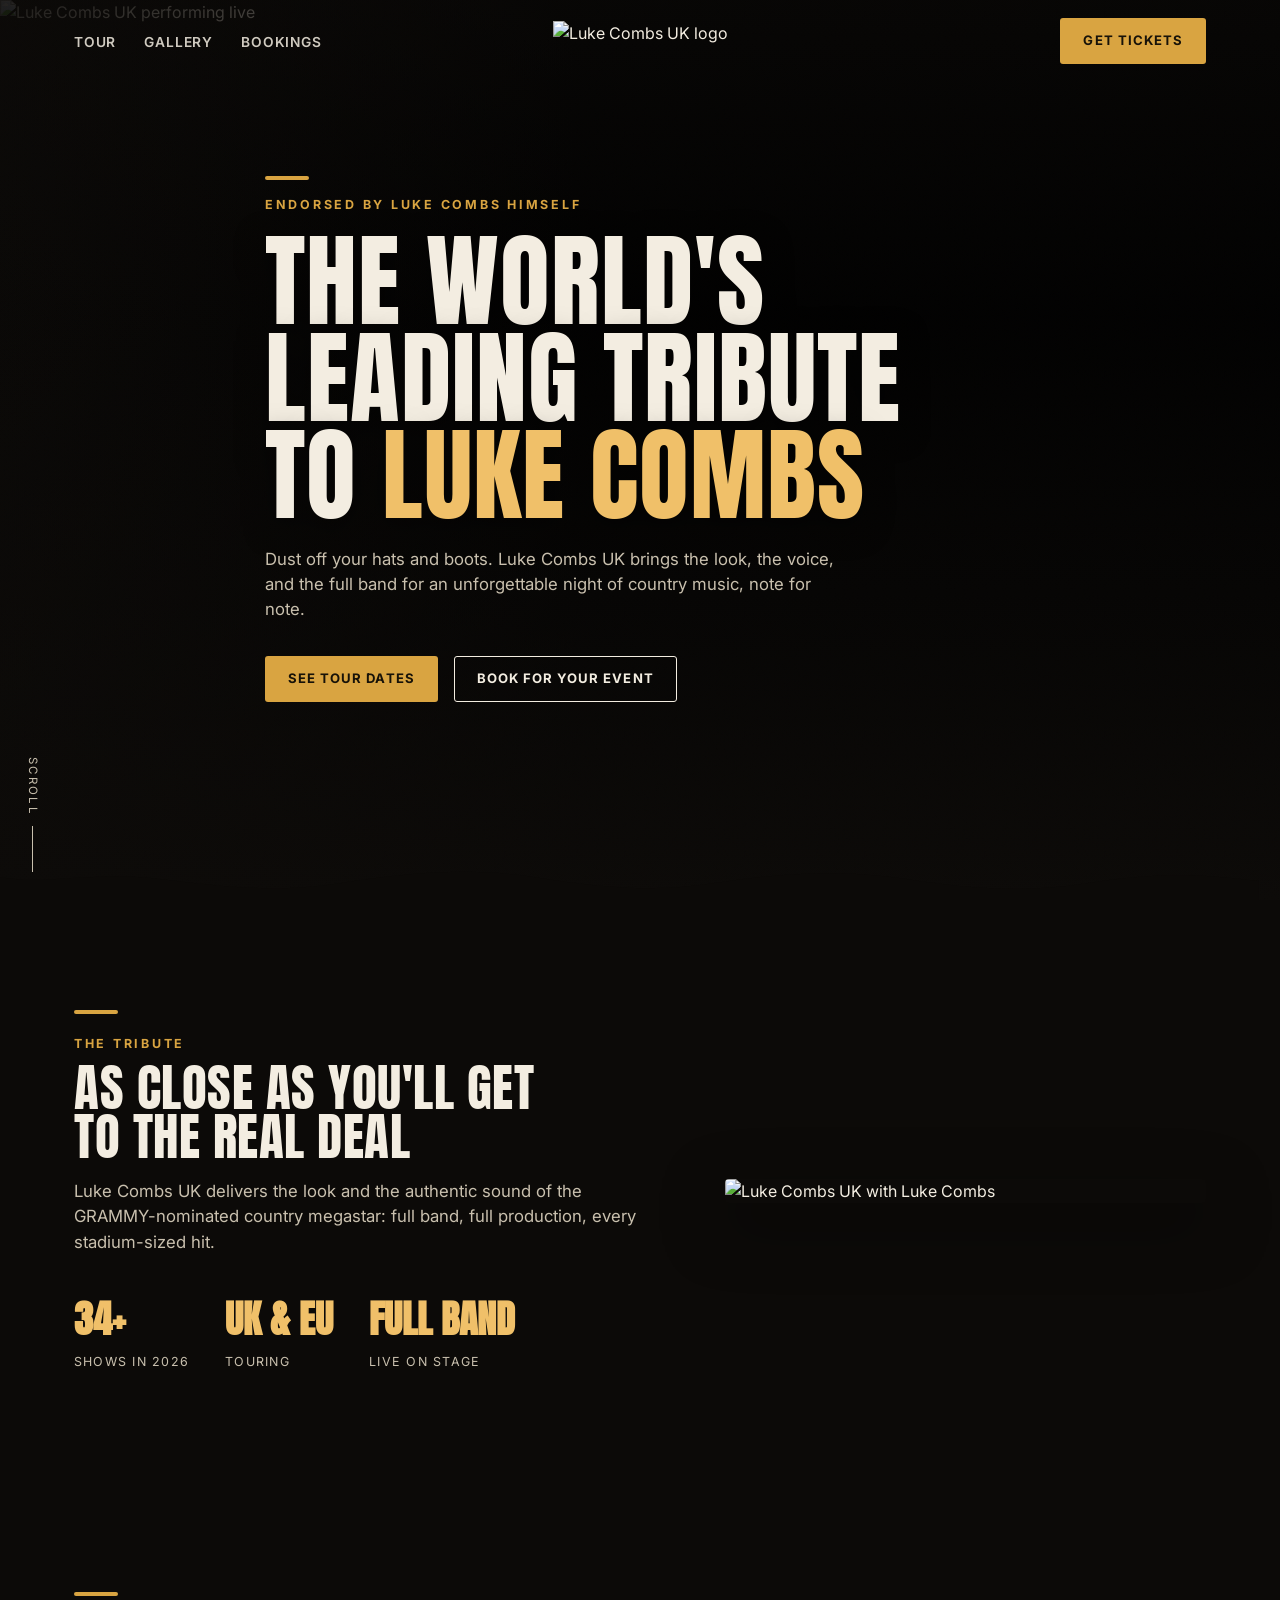
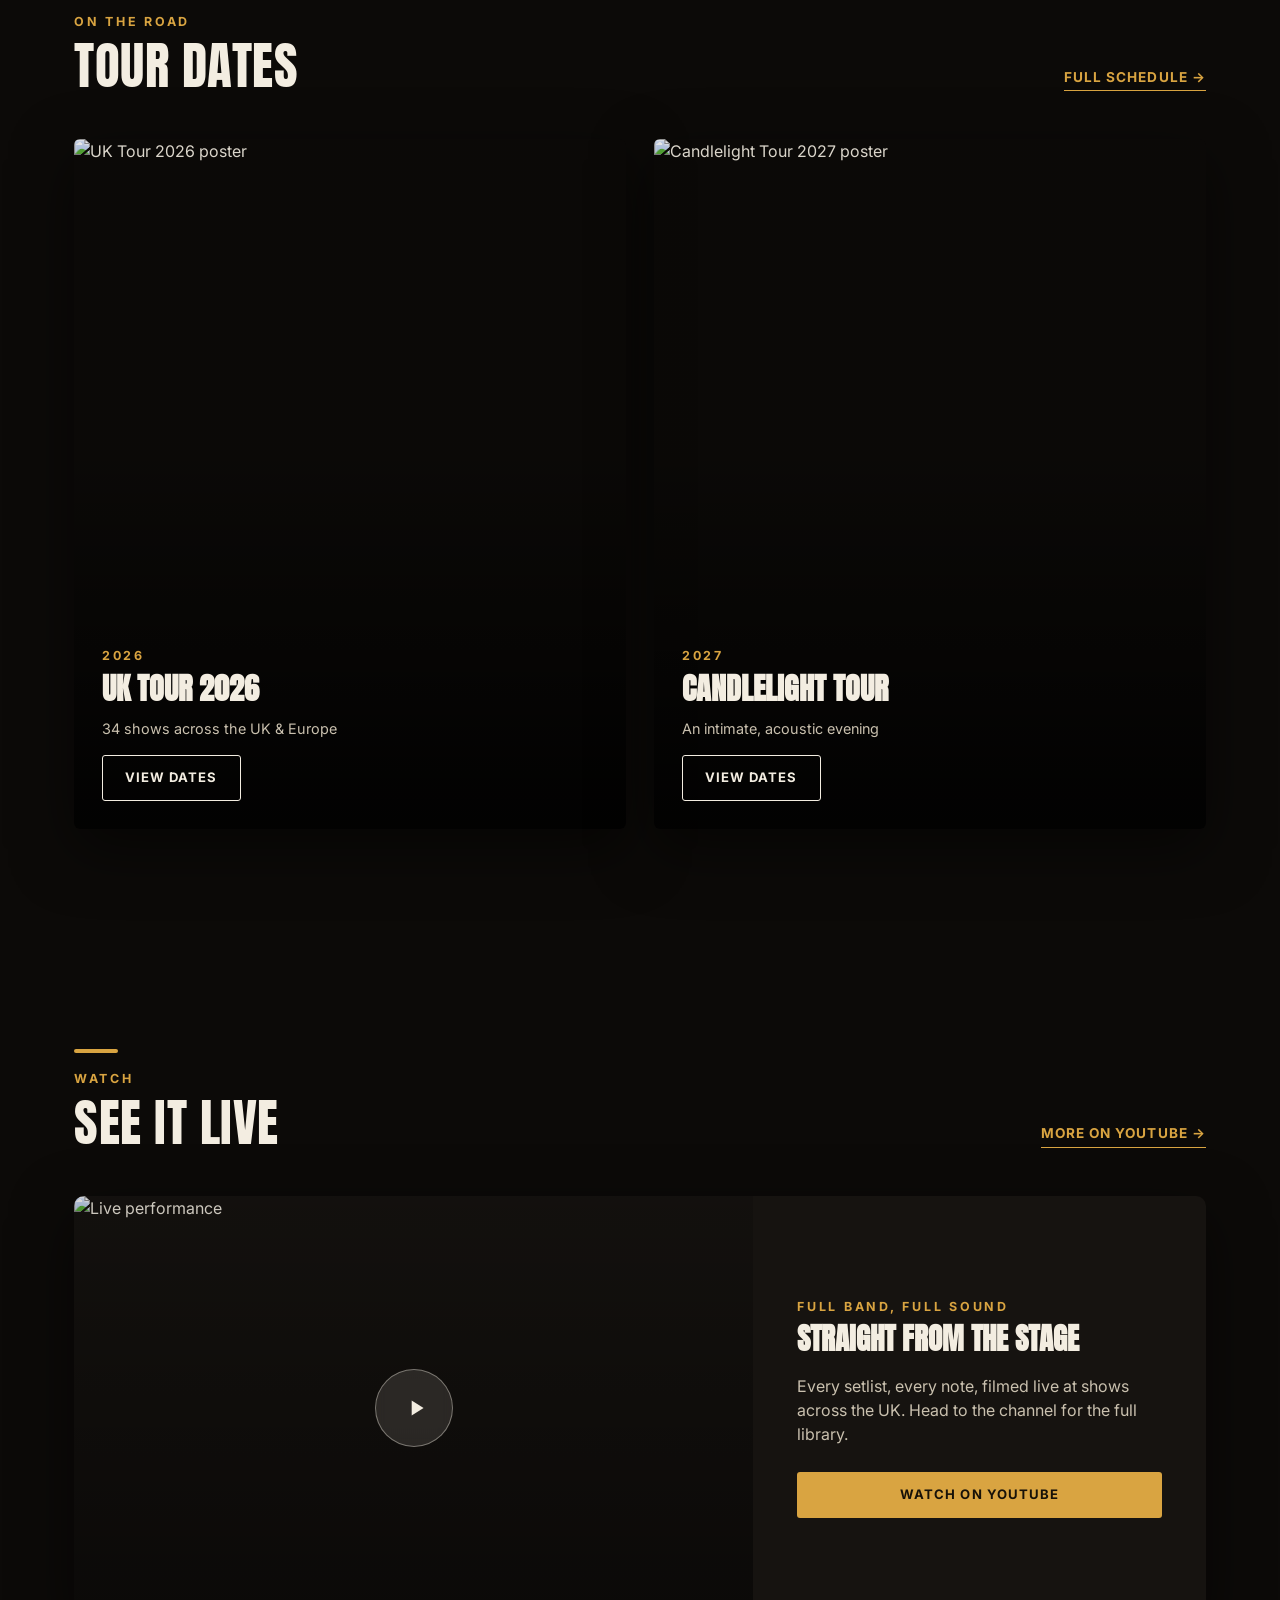
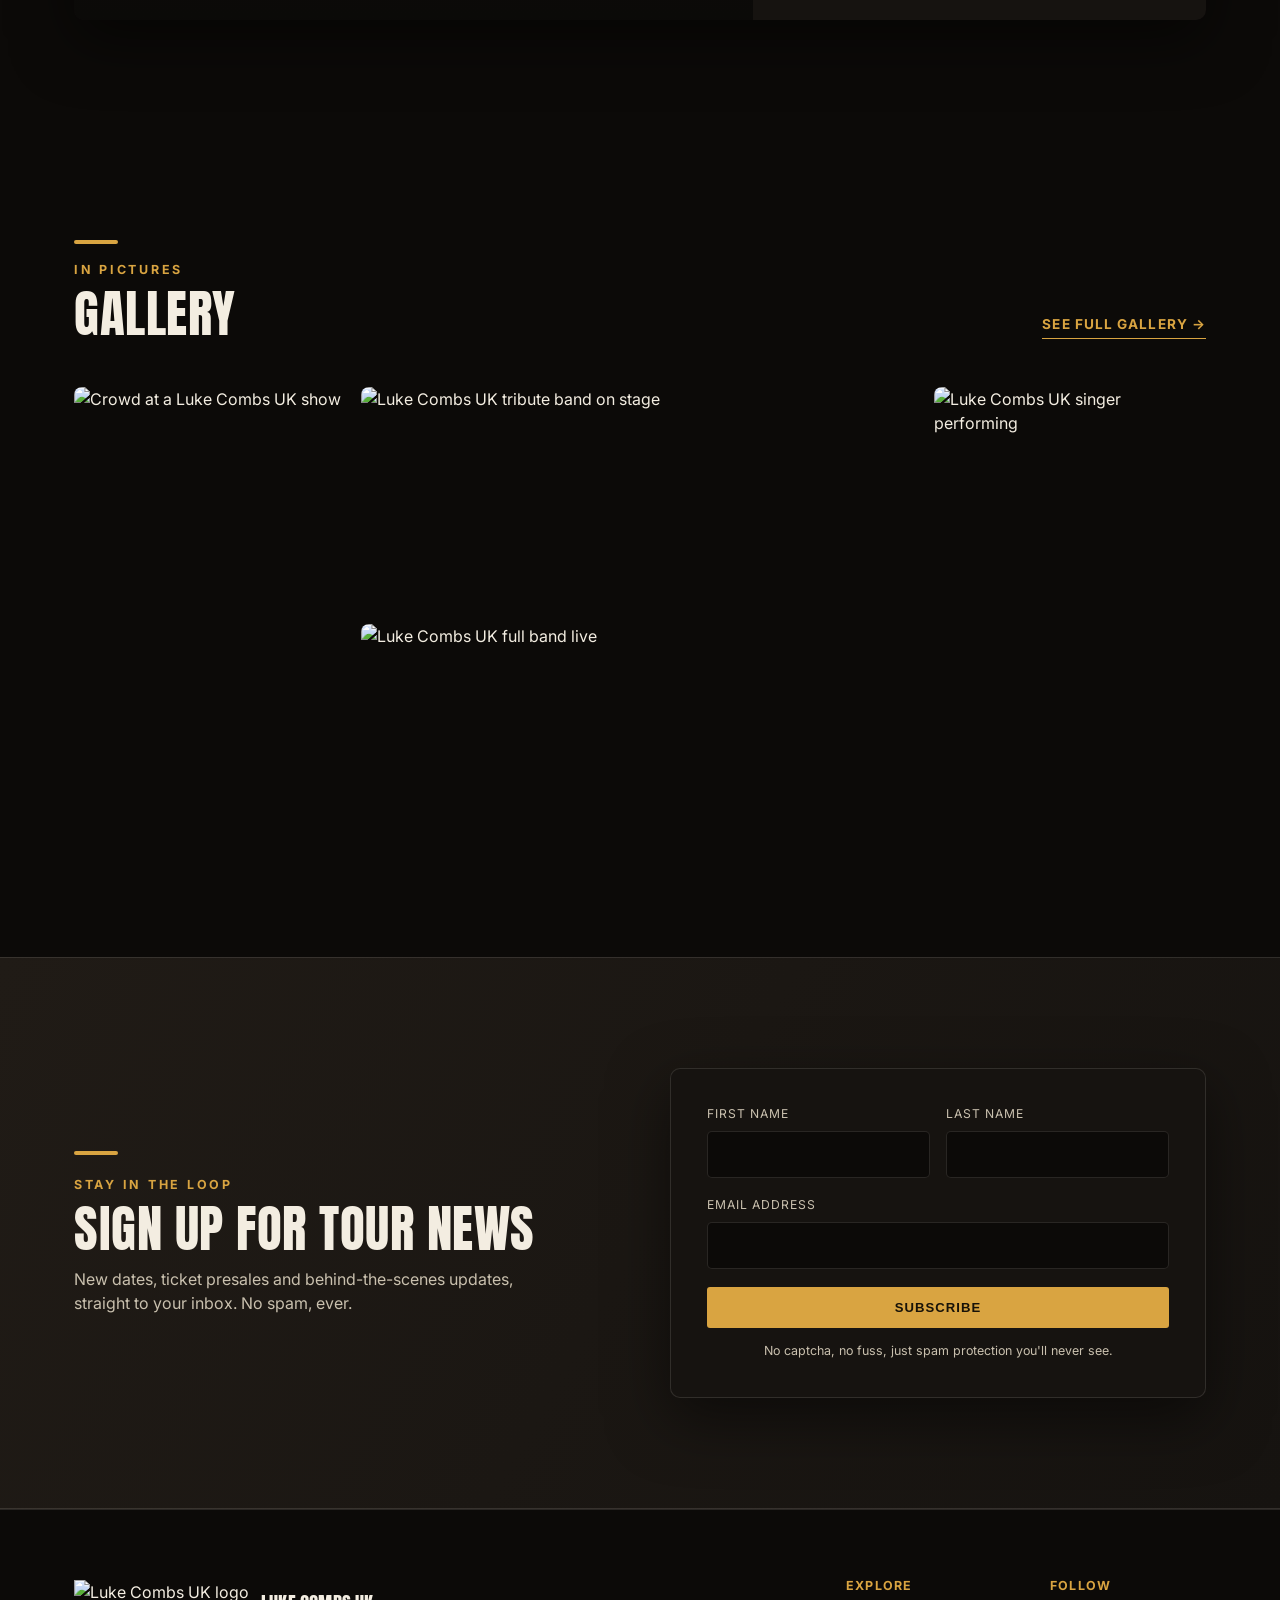
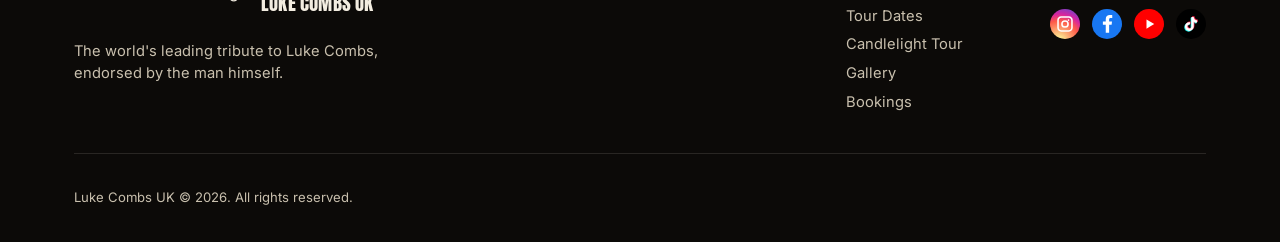
==== index.html @ 505b4cdc "Luke Combs UK site redesign Full redesign of the Luke Combs UK tribute site: real tour dates and tic" ====
<!doctype html>
<html lang="en">
<head>
<meta charset="UTF-8">
<meta name="viewport" content="width=device-width, initial-scale=1">
<title>Luke Combs UK | The World's Leading Luke Combs Tribute</title>
<meta name="description" content="Luke Combs UK, the world's leading tribute to Luke Combs, endorsed by the man himself. Full band, authentic sound, touring the UK & Europe in 2026.">
<link rel="canonical" href="https://lukecombsuk.com/">
<meta property="og:type" content="website">
<meta property="og:title" content="Luke Combs UK | The World's Leading Luke Combs Tribute">
<meta property="og:description" content="The world's leading tribute to Luke Combs, endorsed by the man himself. Full band, authentic sound, touring the UK & Europe in 2026.">
<meta property="og:image" content="https://lukecombsuk.com/wp-content/uploads/2026/06/Luke-Combs-UK-In-Action.jpg">
<meta property="og:url" content="https://lukecombsuk.com/">
<meta name="twitter:card" content="summary_large_image">
<link rel="icon" type="image/png" sizes="32x32" href="https://lukecombsuk.com/wp-content/uploads/2024/09/lcuk.png">
<link rel="icon" type="image/png" sizes="192x192" href="https://lukecombsuk.com/wp-content/uploads/2024/09/lcuk.png">
<link rel="apple-touch-icon" href="https://lukecombsuk.com/wp-content/uploads/2024/09/lcuk.png">
<meta name="theme-color" content="#0c0a08">
<link rel="stylesheet" href="/css/style.css">
<script type="application/ld+json">
{
  "@context": "https://schema.org",
  "@type": "MusicGroup",
  "name": "Luke Combs UK",
  "url": "https://lukecombsuk.com/",
  "logo": "https://lukecombsuk.com/wp-content/uploads/2024/09/lcuk.png",
  "description": "The world's leading tribute to Luke Combs, endorsed by the man himself. Full band, authentic sound, touring the UK & Europe.",
  "genre": "Country",
  "sameAs": [
    "https://www.instagram.com/lukecombsuktribute/",
    "https://www.facebook.com/lukecombsuktribute/",
    "https://www.youtube.com/@LukeCombsUK",
    "https://www.tiktok.com/@lukecombstribute"
  ]
}
</script>
</head>
<body>

<header class="site-header">
  <div class="wrap">
    <nav class="main-nav">
      <ul>
        <li><a href="/tour">Tour</a></li>
        <li><a href="/gallery">Gallery</a></li>
        <li><a href="/contact">Bookings</a></li>
      </ul>
    </nav>
    <a href="/" class="brand">
      <img src="https://lukecombsuk.com/wp-content/uploads/2024/09/lcuk.png" alt="Luke Combs UK logo">
    </a>
    <div class="header-cta">
      <a href="/tour" class="btn btn-primary">Get Tickets</a>
    </div>
    <button class="nav-toggle" aria-label="Menu" aria-expanded="false" aria-controls="mobile-nav"><span class="hamburger"><span></span><span></span><span></span></span></button>
  </div>
</header>

<nav class="mobile-nav" id="mobile-nav">
  <ol class="mobile-nav-links">
    <li style="--i:0"><a href="/tour"><span class="num">01</span>Tour</a></li>
    <li style="--i:1"><a href="/candlelight"><span class="num">02</span>Candlelight</a></li>
    <li style="--i:2"><a href="/gallery"><span class="num">03</span>Gallery</a></li>
    <li style="--i:3"><a href="/contact"><span class="num">04</span>Bookings</a></li>
  </ol>
  <a href="/tour" class="btn btn-primary btn-block mobile-nav-cta">Get Tickets</a>
  <div class="mobile-nav-social">
    <a href="https://www.instagram.com/lukecombsuktribute/" aria-label="Instagram">
      <svg viewBox="0 0 24 24"><defs><radialGradient id="igGradMobile" cx="30%" cy="107%" r="150%"><stop offset="0%" stop-color="#fdf497"/><stop offset="5%" stop-color="#fdf497"/><stop offset="45%" stop-color="#fd5949"/><stop offset="60%" stop-color="#d6249f"/><stop offset="90%" stop-color="#285AEB"/></radialGradient><clipPath id="igClipMobile"><circle cx="12" cy="12" r="12"/></clipPath></defs><g clip-path="url(#igClipMobile)"><rect x="0" y="0" width="24" height="24" fill="url(#igGradMobile)"/></g><g transform="translate(12,12) scale(0.62) translate(-12,-12)"><path fill="#fff" d="M7 2C4.243 2 2 4.243 2 7v10c0 2.757 2.243 5 5 5h10c2.757 0 5-2.243 5-5V7c0-2.757-2.243-5-5-5H7zm10 2c1.654 0 3 1.346 3 3v10c0 1.654-1.346 3-3 3H7c-1.654 0-3-1.346-3-3V7c0-1.654 1.346-3 3-3h10zM12 7a5 5 0 100 10 5 5 0 000-10zm0 2a3 3 0 110 6 3 3 0 010-6zm4.5-3a1 1 0 100 2 1 1 0 000-2z"/></g></svg>
    </a>
    <a href="https://www.facebook.com/lukecombsuktribute/" aria-label="Facebook">
      <svg viewBox="0 0 24 24"><circle cx="12" cy="12" r="12" fill="#1877F2"/><path fill="#fff" d="M13.7 12.6h2l.3-2.6h-2.3V8.4c0-.7.2-1.2 1.3-1.2h1.2V4.9c-.2 0-1-.1-1.9-.1-2 0-3.3 1.2-3.3 3.3v1.9H8.7v2.6H11V19h2.7v-6.4z"/></svg>
    </a>
    <a href="https://www.youtube.com/@LukeCombsUK" aria-label="YouTube">
      <svg viewBox="0 0 24 24"><circle cx="12" cy="12" r="12" fill="#FF0000"/><path fill="#fff" d="M10 8.3l6.2 3.7-6.2 3.7z"/></svg>
    </a>
    <a href="https://www.tiktok.com/@lukecombstribute" aria-label="TikTok">
      <svg viewBox="0 0 24 24"><circle cx="12" cy="12" r="12" fill="#000"/><g transform="translate(12,12) scale(0.62) translate(-12,-12)"><path fill="#25F4EE" transform="translate(-0.9,0.9)" d="M16.6 5.82A4.278 4.278 0 0 1 15.54 3h-3.09v12.4a2.592 2.592 0 0 1-2.59 2.5c-1.42 0-2.6-1.16-2.6-2.6 0-1.72 1.66-3.01 3.37-2.48V9.66c-3.45-.46-6.47 2.22-6.47 5.64 0 3.33 2.76 5.7 5.69 5.7 3.14 0 5.69-2.55 5.69-5.7V9.01a7.35 7.35 0 0 0 4.3 1.38V7.3s-1.88.09-3.24-1.48z"/><path fill="#FE2C55" transform="translate(0.9,-0.9)" d="M16.6 5.82A4.278 4.278 0 0 1 15.54 3h-3.09v12.4a2.592 2.592 0 0 1-2.59 2.5c-1.42 0-2.6-1.16-2.6-2.6 0-1.72 1.66-3.01 3.37-2.48V9.66c-3.45-.46-6.47 2.22-6.47 5.64 0 3.33 2.76 5.7 5.69 5.7 3.14 0 5.69-2.55 5.69-5.7V9.01a7.35 7.35 0 0 0 4.3 1.38V7.3s-1.88.09-3.24-1.48z"/><path fill="#fff" d="M16.6 5.82A4.278 4.278 0 0 1 15.54 3h-3.09v12.4a2.592 2.592 0 0 1-2.59 2.5c-1.42 0-2.6-1.16-2.6-2.6 0-1.72 1.66-3.01 3.37-2.48V9.66c-3.45-.46-6.47 2.22-6.47 5.64 0 3.33 2.76 5.7 5.69 5.7 3.14 0 5.69-2.55 5.69-5.7V9.01a7.35 7.35 0 0 0 4.3 1.38V7.3s-1.88.09-3.24-1.48z"/></g></svg>
    </a>
  </div>
</nav>

<section class="hero">
  <div class="hero-media">
    <img src="https://lukecombsuk.com/wp-content/uploads/2026/06/Luke-Combs-UK-In-Action.jpg" alt="Luke Combs UK performing live">
  </div>
  <div class="wrap hero-content">
    <span class="brush"></span>
    <span class="eyebrow">Endorsed by Luke Combs himself</span>
    <h1 class="hero-title display">The world's leading tribute to <em>Luke Combs</em></h1>
    <p class="hero-sub">Dust off your hats and boots. Luke Combs UK brings the look, the voice, and the full band for an unforgettable night of country music, note for note.</p>
    <div class="hero-actions">
      <a href="/tour" class="btn btn-primary">See Tour Dates</a>
      <a href="/contact" class="btn btn-outline">Book For Your Event</a>
    </div>
  </div>
  <div class="hero-scroll"><span>Scroll</span><span class="scroll-line"></span></div>
  <svg class="torn-divider" style="position:absolute;left:0;right:0;bottom:-1px" viewBox="0 0 1200 34" preserveAspectRatio="none"><path d="M0 34V10c40 8 90-6 150 2s110 14 170 4 120-16 180-6 110 16 170 6 120-14 180-4 110 14 170 4 100-10 160-2v20z"/></svg>
</section>

<section class="about">
  <div class="wrap about-grid">
    <div class="about-copy">
      <span class="brush"></span>
    <span class="eyebrow">The Tribute</span>
      <h2 class="section-title display">As close as you'll get<br>to the real deal</h2>
      <p>Luke Combs UK delivers the look and the authentic sound of the GRAMMY-nominated country megastar: full band, full production, every stadium-sized hit.</p>
      <div class="stat-row">
        <div class="stat"><b>34+</b><span>Shows in 2026</span></div>
        <div class="stat"><b>UK &amp; EU</b><span>Touring</span></div>
        <div class="stat"><b>Full Band</b><span>Live on stage</span></div>
      </div>
    </div>
    <div class="about-media">
      <img src="https://lukecombsuk.com/wp-content/uploads/2026/06/Luke-Combs-UK-With-Luke-Comb.jpg" alt="Luke Combs UK with Luke Combs">
    </div>
  </div>
</section>

<section class="tour-teaser">
  <div class="wrap">
    <div class="section-head">
      <div>
        <span class="brush"></span>
    <span class="eyebrow">On The Road</span>
        <h2 class="section-title display">Tour Dates</h2>
      </div>
      <a href="/tour" class="section-link">Full Schedule →</a>
    </div>
    <div class="tour-teaser-grid">
      <a class="tour-card" href="/tour">
        <img src="https://lukecombsuk.com/wp-content/uploads/2026/08/2026-Tour-Poster-4.jpg" alt="UK Tour 2026 poster">
        <div class="tour-card-body">
          <span class="eyebrow">2026</span>
          <h3>UK Tour 2026</h3>
          <p>34 shows across the UK &amp; Europe</p>
          <span class="btn btn-outline">View Dates</span>
        </div>
      </a>
      <a class="tour-card" href="/candlelight">
        <img src="https://lukecombsuk.com/wp-content/uploads/2026/07/Candlelight-Square-Tour-Dates-Web.jpg" alt="Candlelight Tour 2027 poster">
        <div class="tour-card-body">
          <span class="eyebrow">2027</span>
          <h3>Candlelight Tour</h3>
          <p>An intimate, acoustic evening</p>
          <span class="btn btn-outline">View Dates</span>
        </div>
      </a>
    </div>
  </div>
</section>

<section class="watch">
  <div class="wrap">
    <div class="section-head">
      <div>
        <span class="brush"></span>
    <span class="eyebrow">Watch</span>
        <h2 class="section-title display">See It Live</h2>
      </div>
      <a href="https://www.youtube.com/@LukeCombsUK" class="section-link">More On YouTube →</a>
    </div>
    <div class="watch-panel">
      <div class="watch-media">
        <img src="https://lukecombsuk.com/wp-content/uploads/2024/09/Gallery-5-1024x576.jpg" alt="Live performance">
        <a class="play" href="https://www.youtube.com/@LukeCombsUK/videos">
          <span class="play-btn"><svg viewBox="0 0 24 24" fill="currentColor"><path d="M8 5v14l11-7z"/></svg></span>
        </a>
      </div>
      <div class="watch-info">
        <span class="eyebrow">Full Band, Full Sound</span>
        <h3>Straight From The Stage</h3>
        <p>Every setlist, every note, filmed live at shows across the UK. Head to the channel for the full library.</p>
        <a href="https://www.youtube.com/@LukeCombsUK/videos" class="btn btn-primary">Watch On YouTube</a>
      </div>
    </div>
  </div>
</section>

<section class="gallery-teaser">
  <div class="wrap">
    <div class="section-head">
      <div>
        <span class="brush"></span>
    <span class="eyebrow">In Pictures</span>
        <h2 class="section-title display">Gallery</h2>
      </div>
      <a href="/gallery" class="section-link">See Full Gallery →</a>
    </div>
    <a class="gallery-bento" href="/gallery">
      <figure class="bento-tall"><img src="https://lukecombsuk.com/wp-content/uploads/2024/09/Gallery18-576x1024.jpg" alt="Crowd at a Luke Combs UK show" loading="lazy"></figure>
      <figure class="bento-wide"><img src="https://lukecombsuk.com/wp-content/uploads/2024/09/Gallery-4-1024x576.jpg" alt="Luke Combs UK tribute band on stage" loading="lazy"></figure>
      <figure class="bento-wide"><img src="https://lukecombsuk.com/wp-content/uploads/2024/09/Gallery17-1024x576.jpg" alt="Luke Combs UK full band live" loading="lazy"></figure>
      <figure class="bento-tall"><img src="https://lukecombsuk.com/wp-content/uploads/2024/09/Gallery23-576x1024.jpg" alt="Luke Combs UK singer performing" loading="lazy"></figure>
      <span class="bento-cta">See Full Gallery →</span>
    </a>
  </div>
</section>

<section class="cta-band">
  <div class="wrap cta-grid">
    <div class="cta-copy">
      <span class="brush"></span>
    <span class="eyebrow">Stay In The Loop</span>
      <h2 class="section-title display">Sign Up For Tour News</h2>
      <p>New dates, ticket presales and behind-the-scenes updates, straight to your inbox. No spam, ever.</p>
    </div>
    <div class="form-card">
      <form data-honeypot>
        <div class="field-row">
          <div class="field"><label>First Name</label><input type="text" name="first_name" required></div>
          <div class="field"><label>Last Name</label><input type="text" name="last_name" required></div>
        </div>
        <div class="field"><label>Email Address</label><input type="email" name="email" required></div>
        <input class="hp-field" type="text" name="website" tabindex="-1" autocomplete="off">
        <button type="submit" class="btn btn-primary btn-block">Subscribe</button>
        <p class="form-note">No captcha, no fuss, just spam protection you'll never see.</p>
      </form>
    </div>
  </div>
</section>

<footer class="site-footer">
  <div class="wrap">
    <div class="footer-top">
      <div>
        <div class="footer-brand">
          <img src="https://lukecombsuk.com/wp-content/uploads/2024/09/lcuk.png" alt="Luke Combs UK logo">
          <span class="brand-text display" style="font-size:1.2rem">Luke Combs UK</span>
        </div>
        <p class="footer-tagline">The world's leading tribute to Luke Combs, endorsed by the man himself.</p>
      </div>
      <div class="footer-links">
        <div class="footer-col">
          <h4>Explore</h4>
          <a href="/tour">Tour Dates</a>
          <a href="/candlelight">Candlelight Tour</a>
          <a href="/gallery">Gallery</a>
          <a href="/contact">Bookings</a>
        </div>
        <div class="footer-col">
          <h4>Follow</h4>
          <div class="footer-social-row">
            <a class="footer-social" href="https://www.instagram.com/lukecombsuktribute/" aria-label="Instagram">
              <svg viewBox="0 0 24 24"><defs><radialGradient id="igGradFooter" cx="30%" cy="107%" r="150%"><stop offset="0%" stop-color="#fdf497"/><stop offset="5%" stop-color="#fdf497"/><stop offset="45%" stop-color="#fd5949"/><stop offset="60%" stop-color="#d6249f"/><stop offset="90%" stop-color="#285AEB"/></radialGradient><clipPath id="igClipFooter"><circle cx="12" cy="12" r="12"/></clipPath></defs><g clip-path="url(#igClipFooter)"><rect x="0" y="0" width="24" height="24" fill="url(#igGradFooter)"/></g><g transform="translate(12,12) scale(0.62) translate(-12,-12)"><path fill="#fff" d="M7 2C4.243 2 2 4.243 2 7v10c0 2.757 2.243 5 5 5h10c2.757 0 5-2.243 5-5V7c0-2.757-2.243-5-5-5H7zm10 2c1.654 0 3 1.346 3 3v10c0 1.654-1.346 3-3 3H7c-1.654 0-3-1.346-3-3V7c0-1.654 1.346-3 3-3h10zM12 7a5 5 0 100 10 5 5 0 000-10zm0 2a3 3 0 110 6 3 3 0 010-6zm4.5-3a1 1 0 100 2 1 1 0 000-2z"/></g></svg>
            </a>
            <a class="footer-social" href="https://www.facebook.com/lukecombsuktribute/" aria-label="Facebook">
              <svg viewBox="0 0 24 24"><circle cx="12" cy="12" r="12" fill="#1877F2"/><path fill="#fff" d="M13.7 12.6h2l.3-2.6h-2.3V8.4c0-.7.2-1.2 1.3-1.2h1.2V4.9c-.2 0-1-.1-1.9-.1-2 0-3.3 1.2-3.3 3.3v1.9H8.7v2.6H11V19h2.7v-6.4z"/></svg>
            </a>
            <a class="footer-social" href="https://www.youtube.com/@LukeCombsUK" aria-label="YouTube">
              <svg viewBox="0 0 24 24"><circle cx="12" cy="12" r="12" fill="#FF0000"/><path fill="#fff" d="M10 8.3l6.2 3.7-6.2 3.7z"/></svg>
            </a>
            <a class="footer-social" href="https://www.tiktok.com/@lukecombstribute" aria-label="TikTok">
              <svg viewBox="0 0 24 24"><circle cx="12" cy="12" r="12" fill="#000"/><g transform="translate(12,12) scale(0.62) translate(-12,-12)"><path fill="#25F4EE" transform="translate(-0.9,0.9)" d="M16.6 5.82A4.278 4.278 0 0 1 15.54 3h-3.09v12.4a2.592 2.592 0 0 1-2.59 2.5c-1.42 0-2.6-1.16-2.6-2.6 0-1.72 1.66-3.01 3.37-2.48V9.66c-3.45-.46-6.47 2.22-6.47 5.64 0 3.33 2.76 5.7 5.69 5.7 3.14 0 5.69-2.55 5.69-5.7V9.01a7.35 7.35 0 0 0 4.3 1.38V7.3s-1.88.09-3.24-1.48z"/><path fill="#FE2C55" transform="translate(0.9,-0.9)" d="M16.6 5.82A4.278 4.278 0 0 1 15.54 3h-3.09v12.4a2.592 2.592 0 0 1-2.59 2.5c-1.42 0-2.6-1.16-2.6-2.6 0-1.72 1.66-3.01 3.37-2.48V9.66c-3.45-.46-6.47 2.22-6.47 5.64 0 3.33 2.76 5.7 5.69 5.7 3.14 0 5.69-2.55 5.69-5.7V9.01a7.35 7.35 0 0 0 4.3 1.38V7.3s-1.88.09-3.24-1.48z"/><path fill="#fff" d="M16.6 5.82A4.278 4.278 0 0 1 15.54 3h-3.09v12.4a2.592 2.592 0 0 1-2.59 2.5c-1.42 0-2.6-1.16-2.6-2.6 0-1.72 1.66-3.01 3.37-2.48V9.66c-3.45-.46-6.47 2.22-6.47 5.64 0 3.33 2.76 5.7 5.69 5.7 3.14 0 5.69-2.55 5.69-5.7V9.01a7.35 7.35 0 0 0 4.3 1.38V7.3s-1.88.09-3.24-1.48z"/></g></svg>
            </a>
          </div>
        </div>
      </div>
    </div>
    <div class="footer-bottom">
      <small>Luke Combs UK © 2026. All rights reserved.</small>
    </div>
  </div>
</footer>

<script src="/js/main.js"></script>
</body>
</html>
---- css/style.css ----
/* Luke Combs UK redesign design system */

@import url('https://fonts.googleapis.com/css2?family=Anton&family=Inter:wght@400;500;600;700;800&display=swap');

:root{
  --ink:#f3ede1;
  --ink-dim:#c9c0ae;
  --ground:#0c0a08;
  --ground-2:#161310;
  --ground-3:#201b16;
  --line:rgba(243,237,225,.12);
  --gold:#d9a441;
  --gold-bright:#f0c069;
  --red:#c8262c;
  --shadow: 0 20px 60px rgba(0,0,0,.5);
  --container: 1180px;
}

*{box-sizing:border-box;margin:0;padding:0}
html{scroll-behavior:smooth}
body{
  background:var(--ground);
  color:var(--ink);
  font-family:'Inter',system-ui,sans-serif;
  line-height:1.5;
  -webkit-font-smoothing:antialiased;
  position:relative;
}
/* subtle film-grain, keeps the dark palette from reading as a flat gradient stock template */
body::before{
  content:"";
  position:fixed; inset:0; z-index:1; pointer-events:none;
  opacity:.05; mix-blend-mode:overlay;
  background-image:url("data:image/svg+xml,%3Csvg xmlns='http://www.w3.org/2000/svg' width='120' height='120'%3E%3Cfilter id='n'%3E%3CfeTurbulence type='fractalNoise' baseFrequency='0.9' numOctaves='2' stitchTiles='stitch'/%3E%3C/filter%3E%3Crect width='100%25' height='100%25' filter='url(%23n)'/%3E%3C/svg%3E");
}

.brush{
  display:block; width:44px; height:4px; border-radius:2px;
  background:var(--gold); margin-bottom:16px;
}
.section-head .brush, .page-hero .brush{margin-bottom:12px}
img{max-width:100%;display:block}
a{color:inherit;text-decoration:none}
.wrap{max-width:var(--container);margin:0 auto;padding:0 24px}

.display{
  font-family:'Anton',sans-serif;
  font-weight:400;
  text-transform:uppercase;
  letter-spacing:.01em;
  line-height:.95;
}

.eyebrow{
  font-size:.78rem;
  font-weight:700;
  letter-spacing:.22em;
  text-transform:uppercase;
  color:var(--gold);
}

/* ---------- Header ---------- */
.site-header{
  position:fixed; inset:0 0 auto 0; z-index:250;
  padding:18px 0;
  transition:background .3s ease, padding .3s ease, border-color .3s ease;
  border-bottom:1px solid transparent;
}
.site-header.solid{
  background:rgba(12,10,8,.92);
  backdrop-filter:blur(10px);
  padding:12px 0;
  border-color:var(--line);
}
.site-header .wrap{
  display:grid;
  grid-template-columns:1fr auto 1fr;
  align-items:center;
  gap:16px;
}
.brand{
  grid-column:2;
  display:flex; align-items:center; gap:10px;
  justify-self:center;
}
.brand img{height:40px;width:auto}
.brand .brand-text{
  font-family:'Anton',sans-serif;
  font-size:1.05rem;
  letter-spacing:.04em;
  text-transform:uppercase;
  color:var(--ink);
  white-space:nowrap;
}
.main-nav{grid-column:1; justify-self:start}
.main-nav ul{list-style:none; display:flex; gap:28px}
.main-nav a{
  font-size:.86rem; font-weight:600; letter-spacing:.06em; text-transform:uppercase;
  color:var(--ink); opacity:.85; position:relative; padding:4px 0;
}
.main-nav a:hover{opacity:1; color:var(--gold-bright)}
.main-nav a.active{color:var(--gold-bright); opacity:1}

.header-cta{grid-column:3; justify-self:end; display:flex; align-items:center; gap:14px}
.icon-links{display:flex; gap:14px}
.icon-links a{opacity:.8}
.icon-links a:hover{opacity:1; color:var(--gold-bright)}
.icon-links svg{width:18px;height:18px;display:block}

.btn{
  display:inline-flex; align-items:center; justify-content:center; gap:8px;
  padding:12px 22px;
  font-size:.82rem; font-weight:700; letter-spacing:.08em; text-transform:uppercase;
  border-radius:3px;
  border:1px solid transparent;
  cursor:pointer;
  transition:transform .15s ease, background .2s ease, border-color .2s ease, color .2s ease;
  white-space:nowrap;
}
.btn:hover{transform:translateY(-2px)}
.btn-primary{background:var(--gold); color:#171208}
.btn-primary:hover{background:var(--gold-bright)}
.btn-outline{border-color:var(--ink); color:var(--ink)}
.btn-outline:hover{border-color:var(--gold-bright); color:var(--gold-bright)}
.btn-block{width:100%}

.nav-toggle{display:none; background:none; border:0; padding:8px; margin:-8px; cursor:pointer; -webkit-tap-highlight-color:transparent}
.hamburger{position:relative; width:24px; height:16px; display:block}
.hamburger span{position:absolute; left:0; width:100%; height:2px; background:var(--ink); border-radius:2px; transition:transform .35s cubic-bezier(.65,0,.35,1), opacity .2s ease .1s, top .35s cubic-bezier(.65,0,.35,1)}
.hamburger span:nth-child(1){top:0}
.hamburger span:nth-child(2){top:7px}
.hamburger span:nth-child(3){top:14px}
.nav-toggle[aria-expanded="true"] .hamburger span:nth-child(1){top:7px; transform:rotate(45deg); transition-delay:.1s, 0s, 0s}
.nav-toggle[aria-expanded="true"] .hamburger span:nth-child(2){opacity:0; transition-delay:0s}
.nav-toggle[aria-expanded="true"] .hamburger span:nth-child(3){top:7px; transform:rotate(-45deg); transition-delay:.1s, 0s, 0s}

/* ---------- Hero ---------- */
.hero{
  position:relative;
  min-height:100svh;
  display:flex; align-items:flex-end;
  overflow:hidden;
  background:#000;
}
.hero-media{position:absolute; inset:0}
.hero-media img{width:100%; height:100%; object-fit:cover; object-position:center 20%; opacity:.82}
.hero-media::after{
  content:"";
  position:absolute; inset:0;
  background:
    linear-gradient(180deg, rgba(12,10,8,.55) 0%, rgba(12,10,8,.15) 35%, rgba(12,10,8,.55) 70%, var(--ground) 100%),
    linear-gradient(90deg, rgba(12,10,8,.75) 0%, rgba(12,10,8,0) 45%);
}
.hero-content{position:relative; z-index:2; padding-bottom:88px}
.hero-content .eyebrow{margin-bottom:18px; display:block}
.hero-title{
  font-size:clamp(3rem, 8vw, 6.4rem);
  color:var(--ink);
  max-width:15ch;
  text-shadow:0 8px 30px rgba(0,0,0,.5);
}
.hero-title em{font-style:normal; color:var(--gold-bright)}
.hero-sub{
  max-width:52ch;
  margin-top:22px;
  color:var(--ink-dim);
  font-size:1.05rem;
}
.hero-actions{display:flex; gap:16px; margin-top:34px; flex-wrap:wrap}
.hero-scroll{
  position:absolute; left:24px; bottom:28px; z-index:2;
  display:flex; flex-direction:column; align-items:center; gap:10px;
}
.hero-scroll span:first-child{
  writing-mode:vertical-rl;
  font-size:.72rem; letter-spacing:.2em; text-transform:uppercase;
  color:var(--ink-dim);
}
.hero-scroll .scroll-line{width:1px; height:46px; background:var(--ink-dim); flex-shrink:0}

.torn-divider{display:block; width:100%; height:34px; margin-top:-1px; position:relative; z-index:2}
.torn-divider path{fill:var(--ground)}

/* ---------- Sections ---------- */
section{padding:110px 0}
.section-head{display:flex; justify-content:space-between; align-items:flex-end; gap:24px; margin-bottom:48px; flex-wrap:wrap}
.section-title{font-size:clamp(2.2rem,4vw,3.2rem); margin-top:10px}
.section-link{font-size:.85rem; font-weight:700; letter-spacing:.08em; text-transform:uppercase; color:var(--gold); border-bottom:1px solid var(--gold); padding-bottom:3px}
.section-link:hover{color:var(--gold-bright); border-color:var(--gold-bright)}

.about-grid{display:grid; grid-template-columns:1.1fr .9fr; gap:64px; align-items:center}
.about-copy p{color:var(--ink-dim); margin-top:18px; font-size:1.05rem; max-width:52ch}
.about-media{position:relative}
.about-media img{border-radius:4px; box-shadow:var(--shadow)}
.stat-row{display:flex; gap:36px; margin-top:36px; flex-wrap:wrap}
.stat b{font-family:'Anton',sans-serif; font-size:2.4rem; color:var(--gold-bright); display:block; text-transform:uppercase}
.stat span{font-size:.78rem; letter-spacing:.1em; text-transform:uppercase; color:var(--ink-dim)}

/* ---------- Tour teaser cards ---------- */
.tour-teaser-grid{display:grid; grid-template-columns:repeat(2,1fr); gap:28px}
.tour-card{
  position:relative; border-radius:6px; overflow:hidden; aspect-ratio:4/5;
  box-shadow:var(--shadow);
}
.tour-card img{width:100%; height:100%; object-fit:cover; transition:transform .5s ease}
.tour-card:hover img{transform:scale(1.06)}
.tour-card::after{content:""; position:absolute; inset:0; background:linear-gradient(0deg, rgba(0,0,0,.85) 0%, rgba(0,0,0,.1) 55%)}
.tour-card-body{position:absolute; left:0; right:0; bottom:0; z-index:2; padding:28px}
.tour-card-body .eyebrow{margin-bottom:8px}
.tour-card-body h3{font-family:'Anton',sans-serif; font-size:1.9rem; text-transform:uppercase}
.tour-card-body p{color:var(--ink-dim); margin-top:6px; font-size:.9rem}
.tour-card-body .btn{margin-top:16px}

/* next show strip */
.next-show{
  border:1px solid var(--line); border-radius:8px;
  background:var(--ground-2);
  padding:22px 28px;
  display:flex; align-items:center; justify-content:space-between; gap:20px; flex-wrap:wrap;
  margin-bottom:56px;
}
.next-show .label{font-size:.72rem; letter-spacing:.18em; text-transform:uppercase; color:var(--gold)}
.next-show .info{display:flex; align-items:baseline; gap:18px; flex-wrap:wrap}
.next-show .date{font-family:'Anton',sans-serif; font-size:1.6rem}
.next-show .venue{color:var(--ink-dim)}

/* ---------- Tour list ---------- */
.tour-list{border-top:1px solid var(--line)}
.tour-row{
  display:grid; grid-template-columns:110px 1fr auto; gap:24px; align-items:center;
  padding:20px 6px; border-bottom:1px solid var(--line);
  transition:background .2s ease;
}
.tour-row:hover{background:rgba(217,164,65,.05)}
.tour-row .date{font-family:'Anton',sans-serif; font-size:1.1rem; color:var(--gold-bright); letter-spacing:.02em}
.tour-row .place b{display:block; font-size:1.05rem; letter-spacing:.02em}
.tour-row .place span{color:var(--ink-dim); font-size:.9rem}
.tour-row .tba{color:var(--ink-dim); font-size:.85rem; letter-spacing:.05em; text-transform:uppercase}
.tour-filter{display:flex; gap:10px; margin-bottom:8px; flex-wrap:wrap}
.tour-filter button{
  background:none; border:1px solid var(--line); color:var(--ink-dim);
  padding:8px 16px; border-radius:20px; font-size:.78rem; letter-spacing:.06em; text-transform:uppercase; cursor:pointer;
}
.tour-filter button.active, .tour-filter button:hover{border-color:var(--gold); color:var(--gold-bright)}

/* ---------- Video ---------- */
.watch-panel{
  display:grid; grid-template-columns:1.2fr .8fr; gap:0;
  border-radius:10px; overflow:hidden; box-shadow:var(--shadow);
  background:var(--ground-2);
}
.watch-panel.watch-panel-wide{grid-template-columns:.9fr 1.1fr}
.watch-media{position:relative; aspect-ratio:16/10}
.watch-media img{width:100%; height:100%; object-fit:cover}
.watch-media .play{
  position:absolute; inset:0; display:flex; align-items:center; justify-content:center;
  background:linear-gradient(0deg, rgba(0,0,0,.5), rgba(0,0,0,.15));
}
.play-btn{
  width:78px; height:78px; border-radius:50%;
  background:rgba(243,237,225,.12); border:1px solid rgba(243,237,225,.4);
  display:flex; align-items:center; justify-content:center;
  backdrop-filter:blur(6px);
  transition:transform .2s ease, background .2s ease;
}
.watch-media:hover .play-btn{transform:scale(1.08); background:var(--gold)}
.play-btn svg{width:26px; height:26px; margin-left:4px}
.watch-info{padding:44px; display:flex; flex-direction:column; justify-content:center}
.watch-info h3{font-family:'Anton',sans-serif; font-size:1.8rem; text-transform:uppercase; margin-bottom:14px}
.watch-info p{color:var(--ink-dim); margin-bottom:26px}
.video-embed-wrap{position:relative; width:100%; aspect-ratio:16/9; background:#000; border-radius:8px; overflow:hidden}
.video-embed-wrap iframe{position:absolute; inset:0; width:100%; height:100%; border:0}

/* ---------- Gallery ---------- */
.gallery-bento{
  position:relative; display:grid;
  grid-template-columns:repeat(4, 1fr); grid-template-rows:repeat(2, 1fr);
  gap:14px; height:460px;
}
.gallery-bento figure{margin:0; border-radius:8px; overflow:hidden; position:relative}
.gallery-bento img{width:100%; height:100%; object-fit:cover; display:block; transition:transform .5s ease}
.gallery-bento:hover img{transform:scale(1.06)}
.gallery-bento figure:nth-child(1){grid-column:1 / 2; grid-row:1 / 3}
.gallery-bento figure:nth-child(2){grid-column:2 / 4; grid-row:1 / 2}
.gallery-bento figure:nth-child(3){grid-column:2 / 4; grid-row:2 / 3}
.gallery-bento figure:nth-child(4){grid-column:4 / 5; grid-row:1 / 3}
.bento-cta{
  position:absolute; inset:0; z-index:2;
  display:flex; align-items:center; justify-content:center;
  background:rgba(12,10,8,0);
  color:var(--ink); font-weight:700; letter-spacing:.05em; text-transform:uppercase; font-size:1rem;
  opacity:0; transition:opacity .3s ease, background .3s ease;
  pointer-events:none;
}
.gallery-bento:hover .bento-cta{opacity:1; background:rgba(12,10,8,.45)}

.masonry{column-count:3; column-gap:18px}
.masonry figure{break-inside:avoid; margin:0 0 18px; border-radius:6px; overflow:hidden; position:relative; cursor:zoom-in}
.masonry img{width:100%; display:block; transition:transform .4s ease}
.masonry figure:hover img{transform:scale(1.04)}
.masonry figure::after{content:"";position:absolute;inset:0;box-shadow:inset 0 0 0 1px rgba(243,237,225,.06)}

/* ---------- Gallery carousels ---------- */
.gallery-featured{padding-bottom:0}
.carousel-hero{position:relative; border-radius:10px; overflow:hidden; box-shadow:var(--shadow)}
.carousel-hero-track{
  display:flex; overflow-x:auto; scroll-snap-type:x mandatory;
  scrollbar-width:none; -ms-overflow-style:none;
}
.carousel-hero-track::-webkit-scrollbar{display:none}
.carousel-hero-track figure{
  flex:0 0 100%; scroll-snap-align:start; margin:0;
  aspect-ratio:16/8; position:relative; cursor:zoom-in;
}
.carousel-hero-track img{width:100%; height:100%; object-fit:cover; display:block}
.carousel-hero-track figure::after{content:""; position:absolute; inset:0; background:linear-gradient(0deg, rgba(0,0,0,.4), transparent 45%)}

.carousel-arrow{
  position:absolute; top:50%; transform:translateY(-50%); z-index:2;
  width:46px; height:46px; border-radius:50%;
  background:rgba(12,10,8,.55); backdrop-filter:blur(6px);
  border:1px solid rgba(243,237,225,.25); color:var(--ink);
  display:flex; align-items:center; justify-content:center; cursor:pointer;
  transition:background .2s ease, border-color .2s ease, color .2s ease;
}
.carousel-arrow svg{width:20px; height:20px}
.carousel-arrow:hover{background:var(--gold); border-color:var(--gold); color:#171208}
.carousel-arrow.prev{left:16px}
.carousel-arrow.next{right:16px}

.carousel-dots{display:flex; justify-content:center; gap:8px; margin-top:18px}
.carousel-dots button{
  width:8px; height:8px; border-radius:50%; padding:0; border:0;
  background:var(--line); cursor:pointer;
  transition:background .2s ease, width .2s ease;
}
.carousel-dots button.active{background:var(--gold); width:24px; border-radius:5px}

.carousel-row{margin-bottom:56px}
.carousel-row:last-child{margin-bottom:0}
.carousel-row-head{display:flex; align-items:center; justify-content:space-between; margin-bottom:20px}
.carousel-row-title{font-family:'Anton',sans-serif; font-size:1.6rem; text-transform:uppercase; letter-spacing:.01em}
.carousel-row-nav{display:flex; gap:8px}
.carousel-row-nav button{
  width:38px; height:38px; border-radius:50%; border:1px solid var(--line);
  background:none; color:var(--ink); cursor:pointer;
  display:flex; align-items:center; justify-content:center;
  transition:border-color .2s ease, color .2s ease;
}
.carousel-row-nav button svg{width:18px; height:18px}
.carousel-row-nav button:hover{border-color:var(--gold); color:var(--gold-bright)}

.carousel-track{
  display:flex; gap:16px; overflow-x:auto; scroll-snap-type:x proximity;
  scrollbar-width:none; -ms-overflow-style:none; padding-bottom:2px;
}
.carousel-track::-webkit-scrollbar{display:none}
.carousel-track figure{margin:0; border-radius:6px; overflow:hidden; position:relative; cursor:zoom-in; scroll-snap-align:start; flex-shrink:0}
.carousel-track img{width:100%; height:100%; object-fit:cover; display:block; transition:transform .4s ease}
.carousel-track figure:hover img{transform:scale(1.05)}
.carousel-track.landscape figure{flex-basis:320px; aspect-ratio:3/2}
.carousel-track.portrait figure{flex-basis:210px; aspect-ratio:3/4}

.lightbox{position:fixed; inset:0; background:rgba(6,5,4,.94); z-index:200; display:none; align-items:center; justify-content:center; padding:40px}
.lightbox.open{display:flex}
.lightbox img{max-width:90vw; max-height:86vh; border-radius:4px; box-shadow:0 30px 80px rgba(0,0,0,.6)}
.lightbox-close{position:absolute; top:24px; right:28px; background:none; border:0; color:var(--ink); font-size:2rem; cursor:pointer}
.lightbox-nav{position:absolute; top:50%; transform:translateY(-50%); background:none; border:0; color:var(--ink); font-size:2.4rem; cursor:pointer; padding:10px}
.lightbox-prev{left:16px}
.lightbox-next{right:16px}
.lightbox-counter{position:absolute; bottom:24px; left:50%; transform:translateX(-50%); color:var(--ink-dim); font-size:.85rem; letter-spacing:.05em}

.carousel-track figure::after{
  content:""; position:absolute; inset:0;
  background:linear-gradient(0deg, rgba(0,0,0,.55) 0%, transparent 35%);
  opacity:0; transition:opacity .3s ease;
}
.carousel-track figure:hover::after{opacity:1}
.carousel-track figure::before{
  content:"⤢"; position:absolute; right:10px; bottom:8px; z-index:1;
  color:var(--ink); font-size:1.1rem; opacity:0; transition:opacity .3s ease, transform .3s ease;
  transform:scale(.7);
}
.carousel-track figure:hover::before{opacity:.85; transform:scale(1)}
.carousel-row-count{color:var(--ink-dim); font-size:.8rem; font-weight:500; letter-spacing:.03em; margin-left:10px; text-transform:none}

/* ---------- Gallery collage ---------- */
.gallery-collage{
  display:grid; grid-template-columns:repeat(6, 1fr); grid-auto-rows:130px; gap:10px;
}
.gallery-collage figure{margin:0; border-radius:6px; overflow:hidden; position:relative; cursor:zoom-in}
.gallery-collage img{width:100%; height:100%; object-fit:cover; display:block; transition:transform .4s ease}
.gallery-collage figure:hover img{transform:scale(1.05)}
.gallery-collage figure.big{grid-column:span 2; grid-row:span 2}

/* ---------- Newsletter / Contact ---------- */
.cta-band{
  background:linear-gradient(120deg, var(--ground-3), var(--ground-2));
  border-top:1px solid var(--line); border-bottom:1px solid var(--line);
}
.cta-grid{display:grid; grid-template-columns:1fr 1fr; gap:60px; align-items:center}
.cta-copy p{color:var(--ink-dim); margin-top:14px; max-width:44ch}

.form-card{
  background:var(--ground-2); border:1px solid var(--line); border-radius:10px; padding:36px;
  box-shadow:var(--shadow);
}
.field{margin-bottom:18px}
.field label{display:block; font-size:.76rem; letter-spacing:.08em; text-transform:uppercase; color:var(--ink-dim); margin-bottom:8px}
.field input, .field textarea, .field select{
  width:100%; background:var(--ground); border:1px solid var(--line); color:var(--ink);
  padding:13px 14px; border-radius:5px; font-family:inherit; font-size:.95rem;
  transition:border-color .2s ease;
}
.field input:focus, .field textarea:focus{outline:none; border-color:var(--gold)}
.field-row{display:grid; grid-template-columns:1fr 1fr; gap:16px}
.hp-field{position:absolute; left:-9999px; opacity:0; height:0; width:0}
.form-note{font-size:.78rem; color:var(--ink-dim); margin-top:14px; text-align:center}

/* ---------- Sponsor / Footer ---------- */
.sponsor-strip{padding:56px 0; border-top:1px solid var(--line); text-align:center}
.sponsor-strip .eyebrow{display:block; margin-bottom:20px}
.sponsor-strip img{margin:0 auto; max-height:54px; opacity:.9}

.site-footer{padding:70px 0 34px; border-top:1px solid var(--line)}
.footer-top{display:flex; justify-content:space-between; align-items:flex-start; gap:40px; flex-wrap:wrap; padding-bottom:44px; margin-bottom:34px; border-bottom:1px solid var(--line)}
.footer-brand{display:flex; align-items:center; gap:12px}
.footer-brand img{height:46px}
.footer-tagline{max-width:34ch; color:var(--ink-dim); font-size:.92rem; margin-top:14px}
.footer-links{display:grid; grid-template-columns:repeat(2, minmax(140px, auto)); gap:64px}
.footer-col h4{font-size:.78rem; letter-spacing:.1em; text-transform:uppercase; color:var(--gold); margin-bottom:16px; line-height:1}
.footer-col a{display:block; color:var(--ink-dim); font-size:.92rem; margin-bottom:14px; line-height:1}
.footer-col a:last-child{margin-bottom:0}
.footer-col a:hover{color:var(--ink)}
.footer-social-row{display:flex; align-items:center; gap:12px}
.footer-col a.footer-social{display:block; line-height:0; margin-bottom:0; transition:transform .2s ease}
.footer-col a.footer-social:hover{transform:translateY(-3px)}
.footer-col a.footer-social svg{width:30px; height:30px; flex-shrink:0}
.footer-bottom{display:flex; justify-content:space-between; align-items:center; gap:20px; flex-wrap:wrap}
.footer-bottom small{color:var(--ink-dim); font-size:.82rem}

/* ---------- Breadcrumbs ---------- */
.breadcrumbs{
  padding:104px 0 16px;
  font-size:.74rem; font-weight:600; letter-spacing:.08em; text-transform:uppercase;
  color:var(--ink-dim);
  border-bottom:1px solid var(--line);
}
.breadcrumbs ol{list-style:none; display:flex; flex-wrap:wrap; align-items:center; gap:8px}
.breadcrumbs li{display:flex; align-items:center; gap:10px}
.breadcrumbs a{color:var(--ink-dim); transition:color .2s ease}
.breadcrumbs a:hover{color:var(--gold-bright)}
.breadcrumbs li:not(:last-child)::after{content:"›"; color:var(--gold); font-size:.95rem; line-height:1; font-weight:400}
.breadcrumbs [aria-current="page"]{color:var(--gold-bright)}

/* ---------- Sticky mobile CTA ---------- */
.sticky-mobile-cta{
  display:none;
  position:fixed; left:0; right:0; bottom:0; z-index:120;
  padding:12px 16px calc(12px + env(safe-area-inset-bottom));
  background:rgba(12,10,8,.94); backdrop-filter:blur(10px);
  border-top:1px solid var(--line);
  gap:10px;
}
.sticky-mobile-cta a{flex:1}
@media (max-width:720px){
  .sticky-mobile-cta{display:flex}
  body:has(.sticky-mobile-cta){padding-bottom:74px}
}

/* ---------- Page hero (inner pages) ---------- */
.page-hero{
  padding:170px 0 70px; position:relative; overflow:hidden;
  background:radial-gradient(circle at 20% 0%, rgba(217,164,65,.14), transparent 55%), var(--ground-2);
  border-bottom:1px solid var(--line);
}
.page-hero .eyebrow{margin-bottom:14px; display:block}
.page-hero h1{font-size:clamp(2.6rem,6vw,4.4rem)}
.page-hero p{color:var(--ink-dim); margin-top:16px; max-width:56ch; font-size:1.05rem}

/* ---------- Responsive ---------- */
@media (max-width:920px){
  .main-nav{display:none}
  .nav-toggle{display:block}
  .site-header .wrap{grid-template-columns:auto 1fr auto auto; align-items:center}
  .brand{grid-column:1; justify-self:start}
  .header-cta{grid-column:3}
  .nav-toggle{grid-column:4; justify-self:end}
  .icon-links{display:none}
  .about-grid, .cta-grid{grid-template-columns:1fr; gap:36px}
  .tour-teaser-grid{grid-template-columns:1fr}
  .watch-panel, .watch-panel.watch-panel-wide{grid-template-columns:1fr}
  .masonry{column-count:2}
  .gallery-bento{height:360px}
  .gallery-collage{grid-template-columns:repeat(4, 1fr); grid-auto-rows:100px}
  .carousel-track.landscape figure{flex-basis:240px}
  .carousel-track.portrait figure{flex-basis:170px}
  .carousel-row-title{font-size:1.3rem}
  .field-row{grid-template-columns:1fr}
  .footer-links{gap:36px}
  .tour-row{grid-template-columns:80px 1fr; row-gap:6px}
  .tour-row .btn{grid-column:1/-1}
}
@media (max-width:560px){
  .masonry{column-count:1}
  section{padding:76px 0}
  .hero-actions{flex-direction:column; align-items:stretch}
  .gallery-bento{grid-template-columns:repeat(2, 1fr); grid-template-rows:repeat(2, 1fr); height:340px}
  .gallery-collage{grid-template-columns:repeat(2, 1fr); grid-auto-rows:110px}
  .gallery-bento figure:nth-child(1){grid-column:1 / 2; grid-row:1 / 3}
  .gallery-bento figure:nth-child(2){grid-column:2 / 3; grid-row:1 / 2}
  .gallery-bento figure:nth-child(3){grid-column:2 / 3; grid-row:2 / 3}
  .gallery-bento figure:nth-child(4){display:none}
}

/* mobile nav drawer */
html.nav-open, html.nav-open body{overflow:hidden}

.mobile-nav{
  position:fixed; inset:0; z-index:150;
  background:radial-gradient(circle at 88% -8%, rgba(217,164,65,.18), transparent 55%), var(--ground);
  display:flex; flex-direction:column; justify-content:center;
  padding:32px;
  opacity:0; visibility:hidden; pointer-events:none;
  transition:opacity .35s ease, visibility 0s linear .35s;
}
.mobile-nav::before{
  content:"";
  position:absolute; inset:0; pointer-events:none; opacity:.05; mix-blend-mode:overlay;
  background-image:url("data:image/svg+xml,%3Csvg xmlns='http://www.w3.org/2000/svg' width='120' height='120'%3E%3Cfilter id='n'%3E%3CfeTurbulence type='fractalNoise' baseFrequency='0.9' numOctaves='2' stitchTiles='stitch'/%3E%3C/filter%3E%3Crect width='100%25' height='100%25' filter='url(%23n)'/%3E%3C/svg%3E");
}
.mobile-nav.open{opacity:1; visibility:visible; pointer-events:auto; transition:opacity .35s ease}

.mobile-nav-links{list-style:none; position:relative; z-index:1}
.mobile-nav-links li{
  opacity:0; transform:translateY(18px);
  transition:opacity .4s ease, transform .4s ease;
  transition-delay:calc(var(--i, 0) * 70ms);
}
.mobile-nav.open .mobile-nav-links li{opacity:1; transform:translateY(0)}
.mobile-nav-links a{
  display:flex; align-items:baseline; gap:16px;
  font-family:'Anton',sans-serif; font-size:2.7rem; letter-spacing:.01em; text-transform:uppercase;
  padding:16px 0; border-bottom:1px solid var(--line);
  color:var(--ink);
}
.mobile-nav-links .num{font-family:'Inter',sans-serif; font-size:.8rem; font-weight:700; color:var(--gold); letter-spacing:.05em}
.mobile-nav-links a:active{color:var(--gold-bright)}

.mobile-nav-cta{
  position:relative; z-index:1; margin-top:32px;
  opacity:0; transform:translateY(18px);
  transition:opacity .4s ease .28s, transform .4s ease .28s;
}
.mobile-nav.open .mobile-nav-cta{opacity:1; transform:translateY(0)}

.mobile-nav-social{
  position:relative; z-index:1;
  display:flex; gap:14px; margin-top:30px;
  opacity:0; transform:translateY(18px);
  transition:opacity .4s ease .34s, transform .4s ease .34s;
}
.mobile-nav.open .mobile-nav-social{opacity:1; transform:translateY(0)}
.mobile-nav-social a{display:block; line-height:0; transition:transform .2s ease}
.mobile-nav-social a:active{transform:scale(.92)}
.mobile-nav-social svg{width:34px; height:34px; display:block}
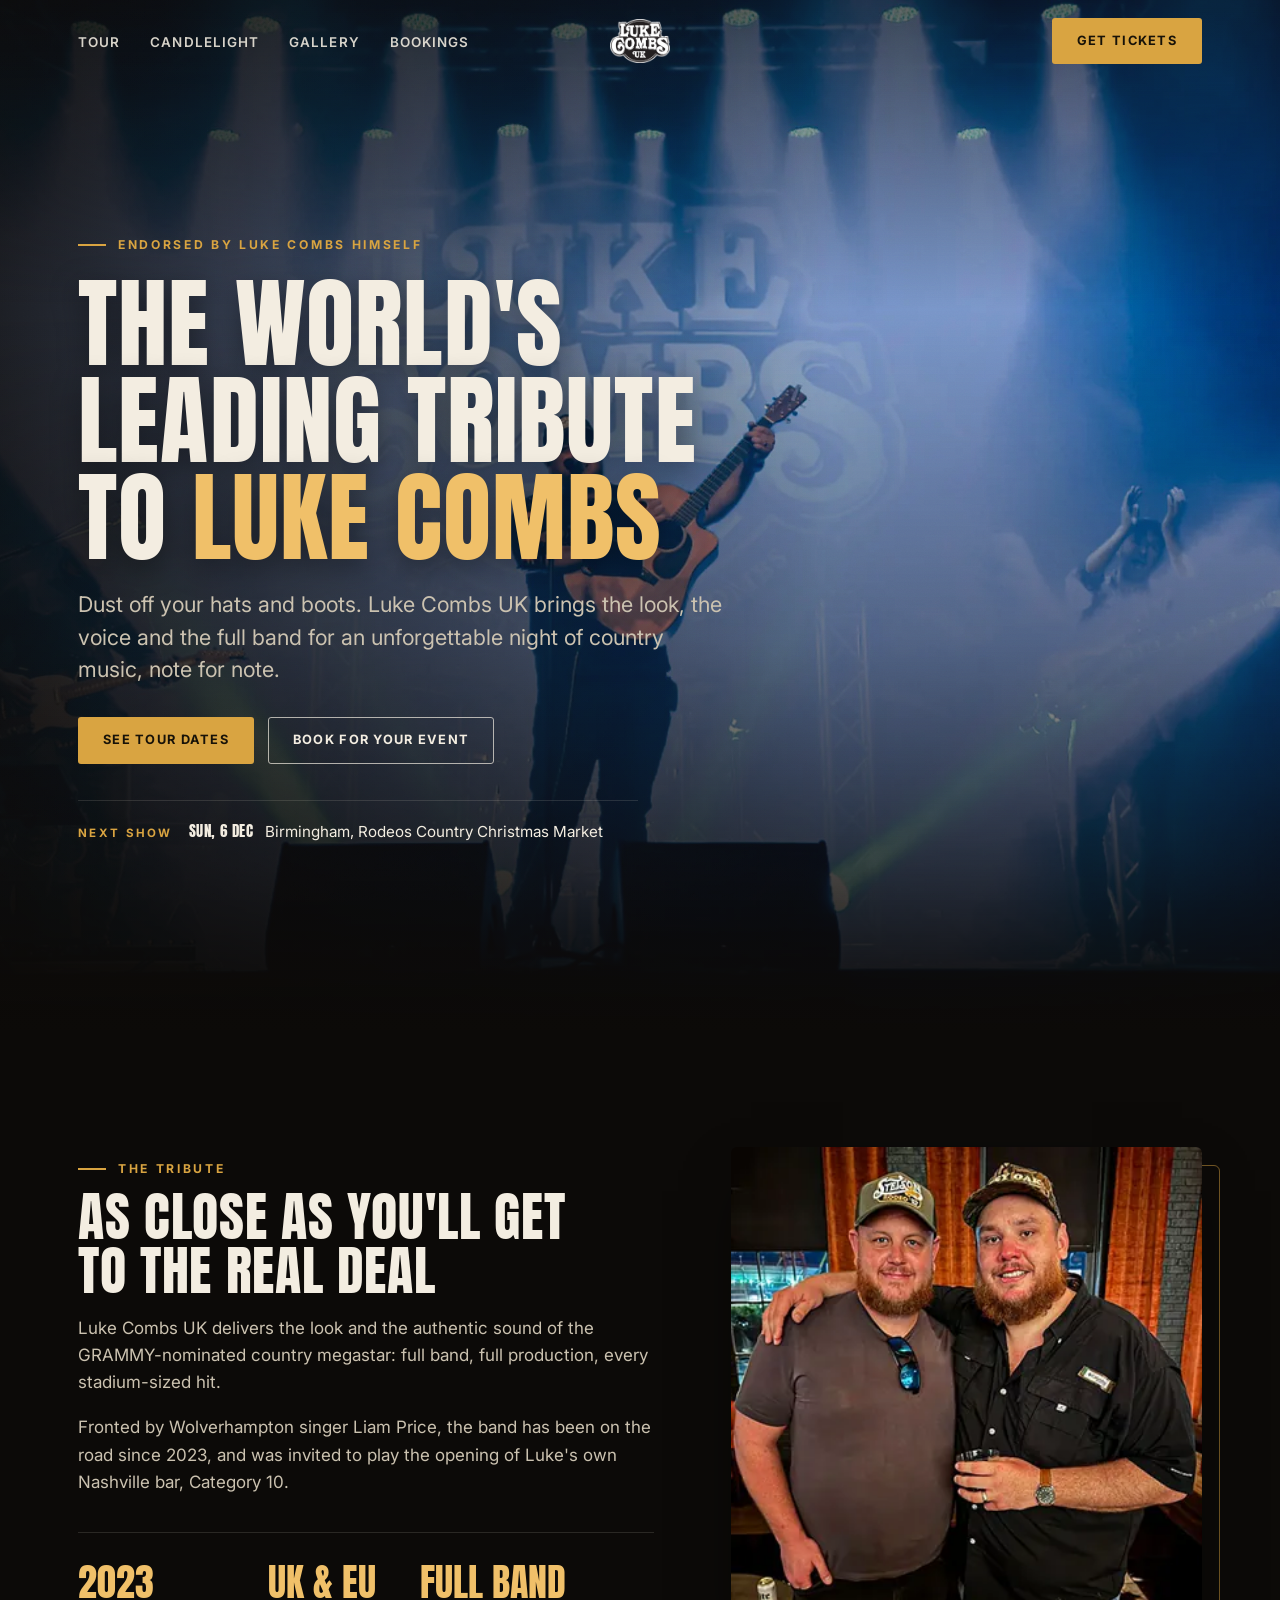
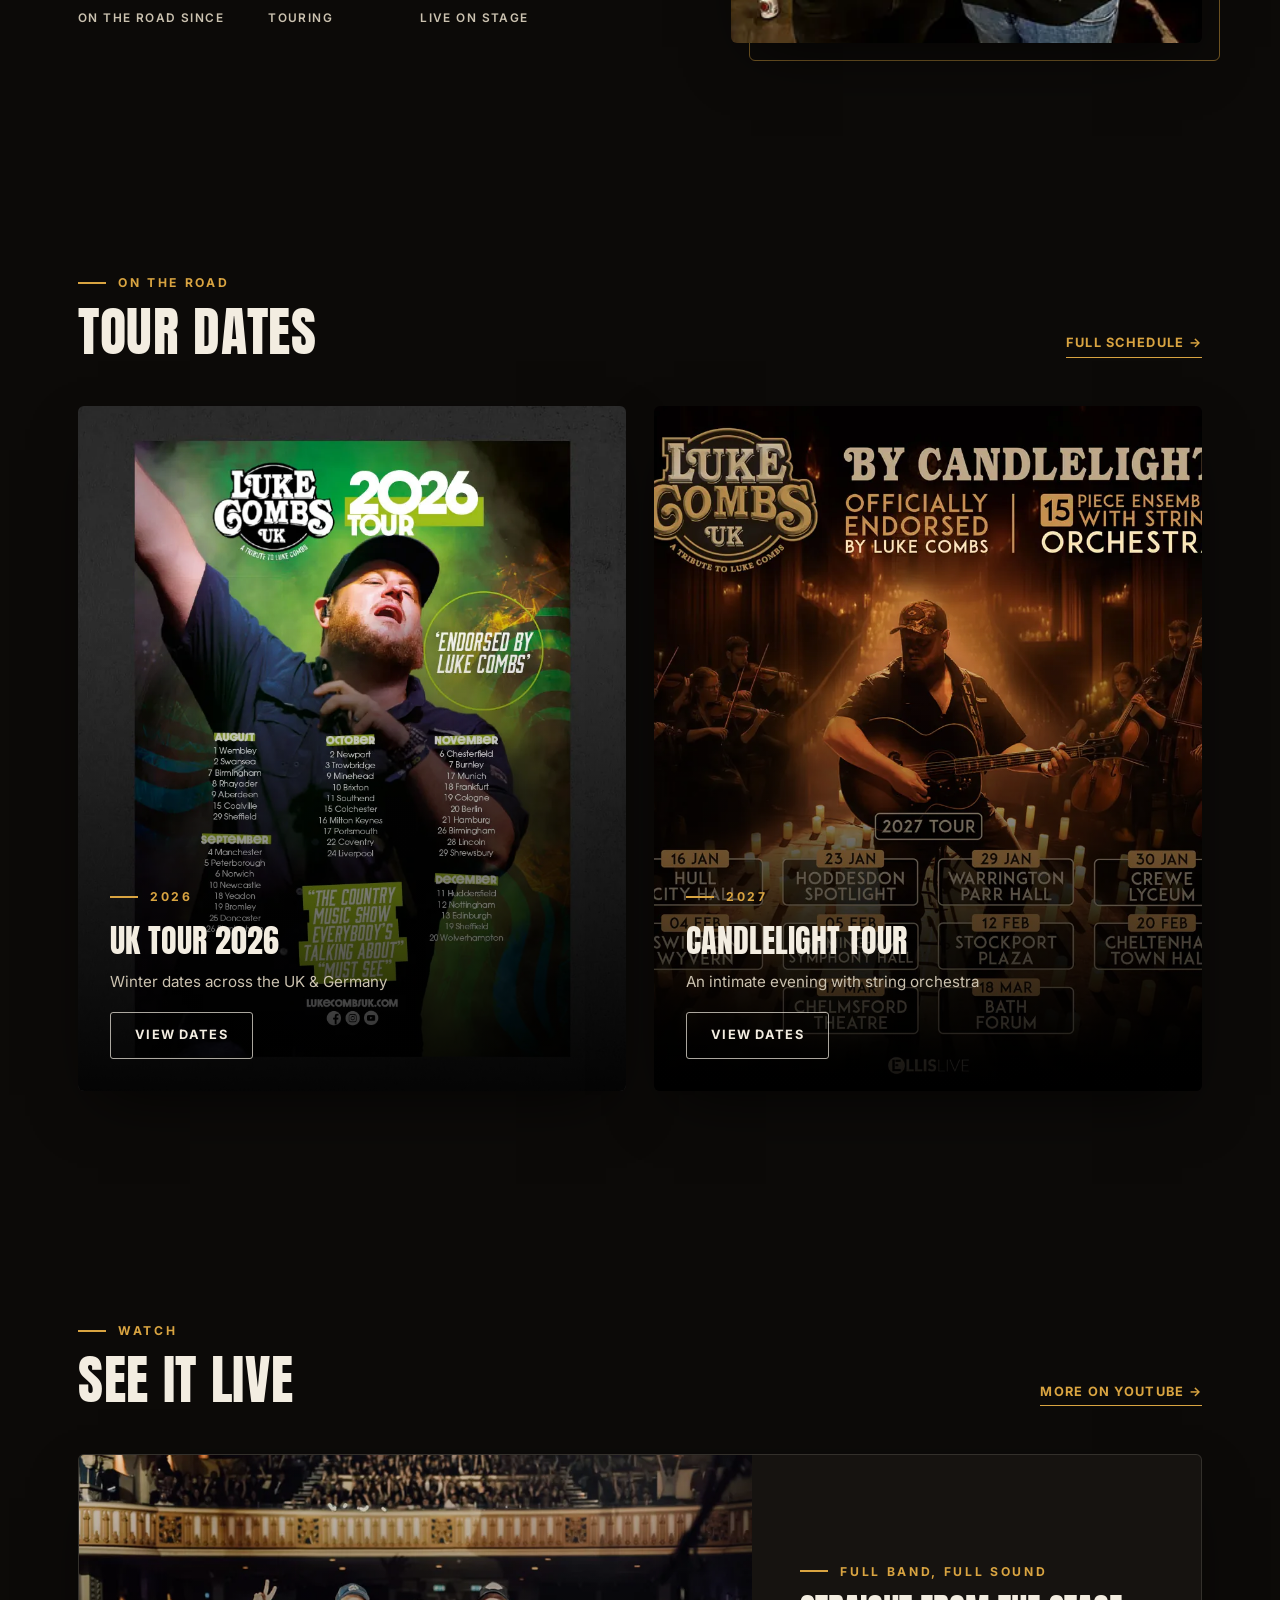
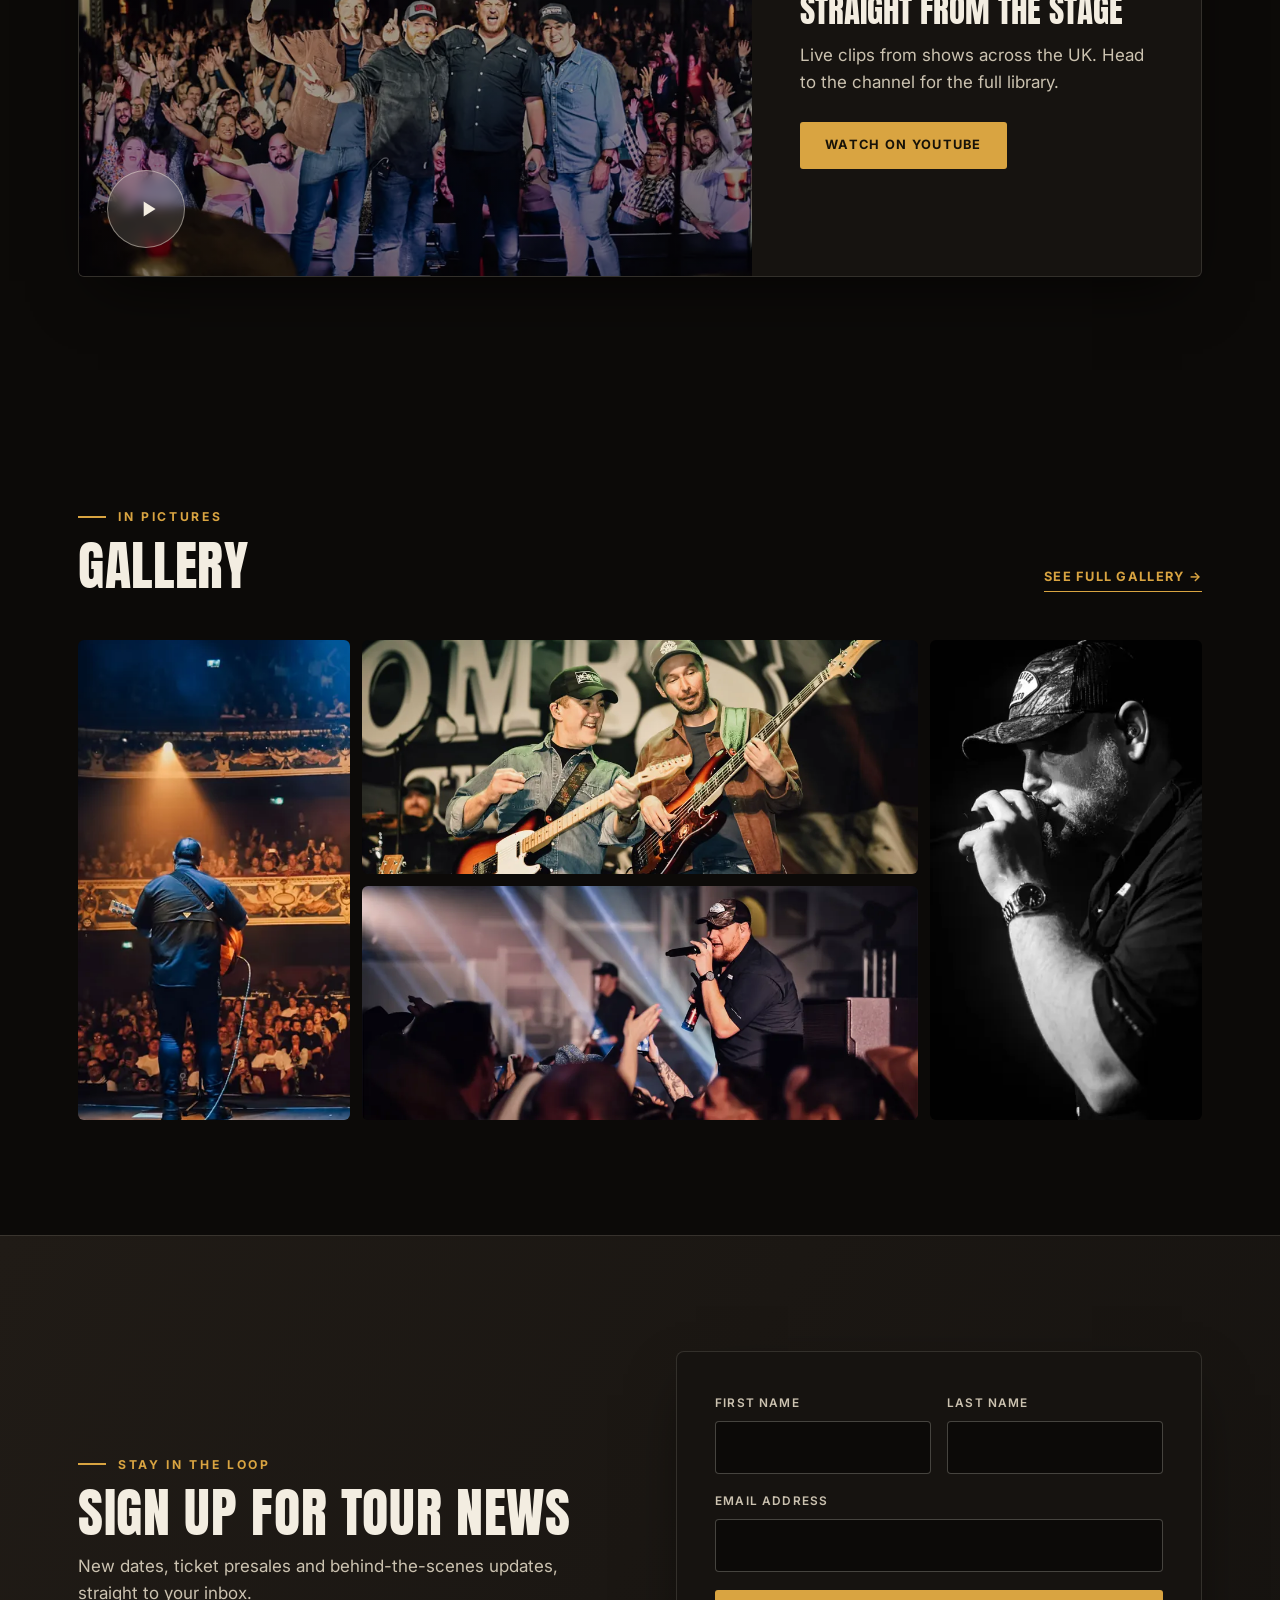
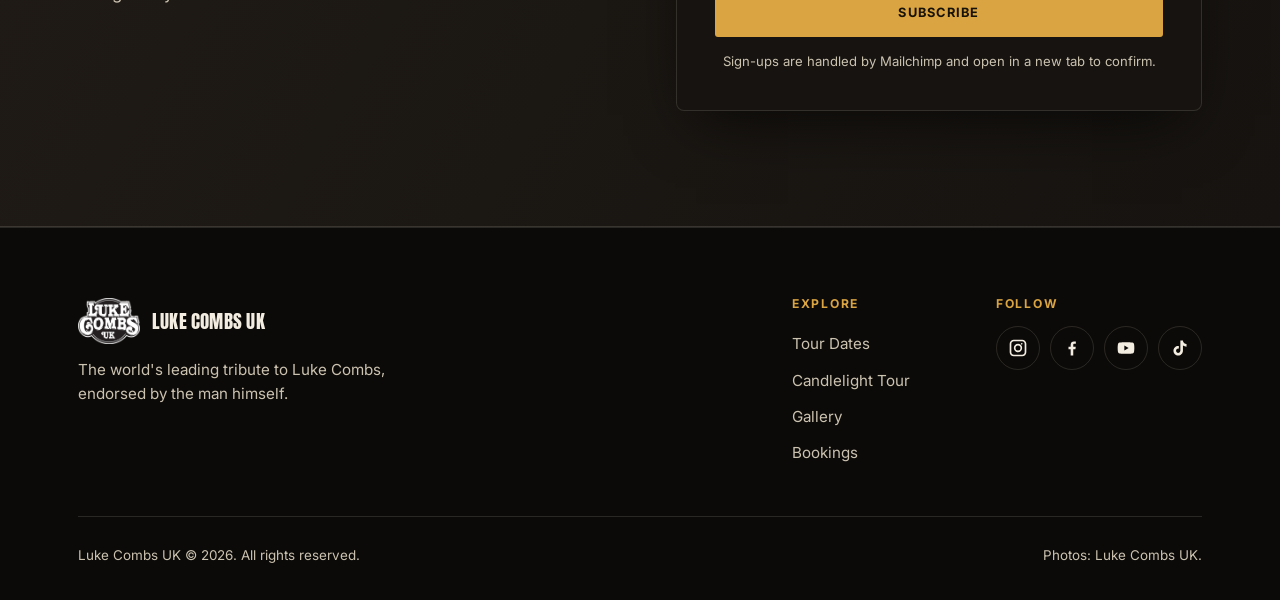
==== commit 0a869cbd: "Update tour info and refresh design with self-hosted hi-res photos Content (verified against lukecom" ====
--- a/index.html
+++ b/index.html
@@ -1,268 +1,247 @@
 <!doctype html>
-<html lang="en">
+<html lang="en-GB">
 <head>
 <meta charset="UTF-8">
-<meta name="viewport" content="width=device-width, initial-scale=1">
-<title>Luke Combs UK | The World's Leading Luke Combs Tribute</title>
-<meta name="description" content="Luke Combs UK, the world's leading tribute to Luke Combs, endorsed by the man himself. Full band, authentic sound, touring the UK & Europe in 2026.">
-<link rel="canonical" href="https://lukecombsuk.com/">
+<meta name="viewport" content="width=device-width, initial-scale=1, viewport-fit=cover">
+<title>Luke Combs UK | The World&#x27;s Leading Luke Combs Tribute</title>
+<meta name="description" content="Luke Combs UK, the world&#x27;s leading tribute to Luke Combs, endorsed by the man himself. Full band, authentic sound, on tour across the UK and Europe.">
+<link rel="canonical" href="https://sez0x.github.io/luke-combs-uk-redesign/">
 <meta property="og:type" content="website">
-<meta property="og:title" content="Luke Combs UK | The World's Leading Luke Combs Tribute">
-<meta property="og:description" content="The world's leading tribute to Luke Combs, endorsed by the man himself. Full band, authentic sound, touring the UK & Europe in 2026.">
-<meta property="og:image" content="https://lukecombsuk.com/wp-content/uploads/2026/06/Luke-Combs-UK-In-Action.jpg">
-<meta property="og:url" content="https://lukecombsuk.com/">
+<meta property="og:site_name" content="Luke Combs UK">
+<meta property="og:title" content="Luke Combs UK | The World&#x27;s Leading Luke Combs Tribute">
+<meta property="og:description" content="Luke Combs UK, the world&#x27;s leading tribute to Luke Combs, endorsed by the man himself. Full band, authentic sound, on tour across the UK and Europe.">
+<meta property="og:image" content="https://sez0x.github.io/luke-combs-uk-redesign/img/Gallery16-1920.webp">
+<meta property="og:url" content="https://sez0x.github.io/luke-combs-uk-redesign/">
 <meta name="twitter:card" content="summary_large_image">
-<link rel="icon" type="image/png" sizes="32x32" href="https://lukecombsuk.com/wp-content/uploads/2024/09/lcuk.png">
-<link rel="icon" type="image/png" sizes="192x192" href="https://lukecombsuk.com/wp-content/uploads/2024/09/lcuk.png">
-<link rel="apple-touch-icon" href="https://lukecombsuk.com/wp-content/uploads/2024/09/lcuk.png">
+<link rel="icon" type="image/png" sizes="32x32" href="img/icon-32.png">
+<link rel="icon" type="image/png" sizes="192x192" href="img/icon-192.png">
+<link rel="apple-touch-icon" href="img/icon-180.png">
 <meta name="theme-color" content="#0c0a08">
-<link rel="stylesheet" href="/css/style.css">
+<link rel="preconnect" href="https://fonts.googleapis.com">
+<link rel="preconnect" href="https://fonts.gstatic.com" crossorigin>
+<link rel="stylesheet" href="https://fonts.googleapis.com/css2?family=Anton&amp;family=Inter:wght@400;600;700&amp;display=swap">
+<link rel="stylesheet" href="css/style.css">
 <script type="application/ld+json">
 {
-  "@context": "https://schema.org",
-  "@type": "MusicGroup",
-  "name": "Luke Combs UK",
-  "url": "https://lukecombsuk.com/",
-  "logo": "https://lukecombsuk.com/wp-content/uploads/2024/09/lcuk.png",
-  "description": "The world's leading tribute to Luke Combs, endorsed by the man himself. Full band, authentic sound, touring the UK & Europe.",
-  "genre": "Country",
-  "sameAs": [
-    "https://www.instagram.com/lukecombsuktribute/",
-    "https://www.facebook.com/lukecombsuktribute/",
-    "https://www.youtube.com/@LukeCombsUK",
-    "https://www.tiktok.com/@lukecombstribute"
-  ]
+ "@context": "https://schema.org",
+ "@type": "MusicGroup",
+ "name": "Luke Combs UK",
+ "url": "https://sez0x.github.io/luke-combs-uk-redesign/",
+ "logo": "https://sez0x.github.io/luke-combs-uk-redesign/img/lcuk-logo.png",
+ "genre": "Country",
+ "description": "The world's leading tribute to Luke Combs, endorsed by the man himself.",
+ "sameAs": [
+  "https://www.instagram.com/lukecombsuktribute/",
+  "https://www.facebook.com/lukecombsuktribute/",
+  "https://www.youtube.com/@LukeCombsUK",
+  "https://www.tiktok.com/@lukecombstribute"
+ ],
+ "member": [
+  {
+   "@type": "Person",
+   "name": "Liam Price",
+   "roleName": "Lead vocals"
+  }
+ ]
 }
 </script>
 </head>
 <body>
-
+<a class="skip-link" href="#main">Skip to content</a>
 <header class="site-header">
   <div class="wrap">
-    <nav class="main-nav">
-      <ul>
-        <li><a href="/tour">Tour</a></li>
-        <li><a href="/gallery">Gallery</a></li>
-        <li><a href="/contact">Bookings</a></li>
-      </ul>
+    <nav class="main-nav" aria-label="Main">
+      <ul><li><a href="tour/">Tour</a></li><li><a href="candlelight/">Candlelight</a></li><li><a href="gallery/">Gallery</a></li><li><a href="contact/">Bookings</a></li></ul>
     </nav>
-    <a href="/" class="brand">
-      <img src="https://lukecombsuk.com/wp-content/uploads/2024/09/lcuk.png" alt="Luke Combs UK logo">
-    </a>
-    <div class="header-cta">
-      <a href="/tour" class="btn btn-primary">Get Tickets</a>
-    </div>
-    <button class="nav-toggle" aria-label="Menu" aria-expanded="false" aria-controls="mobile-nav"><span class="hamburger"><span></span><span></span><span></span></span></button>
+    <a href="./" class="brand"><img src="img/lcuk-logo.png" width="558" height="415" alt="Luke Combs UK, home"></a>
+    <div class="header-cta"><a href="tour/" class="btn btn-primary">Get Tickets</a></div>
+    <button class="nav-toggle" type="button" aria-label="Open menu" aria-expanded="false" aria-controls="mobile-nav"><span class="hamburger" aria-hidden="true"><span></span><span></span><span></span></span></button>
   </div>
 </header>
 
-<nav class="mobile-nav" id="mobile-nav">
-  <ol class="mobile-nav-links">
-    <li style="--i:0"><a href="/tour"><span class="num">01</span>Tour</a></li>
-    <li style="--i:1"><a href="/candlelight"><span class="num">02</span>Candlelight</a></li>
-    <li style="--i:2"><a href="/gallery"><span class="num">03</span>Gallery</a></li>
-    <li style="--i:3"><a href="/contact"><span class="num">04</span>Bookings</a></li>
-  </ol>
-  <a href="/tour" class="btn btn-primary btn-block mobile-nav-cta">Get Tickets</a>
-  <div class="mobile-nav-social">
-    <a href="https://www.instagram.com/lukecombsuktribute/" aria-label="Instagram">
-      <svg viewBox="0 0 24 24"><defs><radialGradient id="igGradMobile" cx="30%" cy="107%" r="150%"><stop offset="0%" stop-color="#fdf497"/><stop offset="5%" stop-color="#fdf497"/><stop offset="45%" stop-color="#fd5949"/><stop offset="60%" stop-color="#d6249f"/><stop offset="90%" stop-color="#285AEB"/></radialGradient><clipPath id="igClipMobile"><circle cx="12" cy="12" r="12"/></clipPath></defs><g clip-path="url(#igClipMobile)"><rect x="0" y="0" width="24" height="24" fill="url(#igGradMobile)"/></g><g transform="translate(12,12) scale(0.62) translate(-12,-12)"><path fill="#fff" d="M7 2C4.243 2 2 4.243 2 7v10c0 2.757 2.243 5 5 5h10c2.757 0 5-2.243 5-5V7c0-2.757-2.243-5-5-5H7zm10 2c1.654 0 3 1.346 3 3v10c0 1.654-1.346 3-3 3H7c-1.654 0-3-1.346-3-3V7c0-1.654 1.346-3 3-3h10zM12 7a5 5 0 100 10 5 5 0 000-10zm0 2a3 3 0 110 6 3 3 0 010-6zm4.5-3a1 1 0 100 2 1 1 0 000-2z"/></g></svg>
-    </a>
-    <a href="https://www.facebook.com/lukecombsuktribute/" aria-label="Facebook">
-      <svg viewBox="0 0 24 24"><circle cx="12" cy="12" r="12" fill="#1877F2"/><path fill="#fff" d="M13.7 12.6h2l.3-2.6h-2.3V8.4c0-.7.2-1.2 1.3-1.2h1.2V4.9c-.2 0-1-.1-1.9-.1-2 0-3.3 1.2-3.3 3.3v1.9H8.7v2.6H11V19h2.7v-6.4z"/></svg>
-    </a>
-    <a href="https://www.youtube.com/@LukeCombsUK" aria-label="YouTube">
-      <svg viewBox="0 0 24 24"><circle cx="12" cy="12" r="12" fill="#FF0000"/><path fill="#fff" d="M10 8.3l6.2 3.7-6.2 3.7z"/></svg>
-    </a>
-    <a href="https://www.tiktok.com/@lukecombstribute" aria-label="TikTok">
-      <svg viewBox="0 0 24 24"><circle cx="12" cy="12" r="12" fill="#000"/><g transform="translate(12,12) scale(0.62) translate(-12,-12)"><path fill="#25F4EE" transform="translate(-0.9,0.9)" d="M16.6 5.82A4.278 4.278 0 0 1 15.54 3h-3.09v12.4a2.592 2.592 0 0 1-2.59 2.5c-1.42 0-2.6-1.16-2.6-2.6 0-1.72 1.66-3.01 3.37-2.48V9.66c-3.45-.46-6.47 2.22-6.47 5.64 0 3.33 2.76 5.7 5.69 5.7 3.14 0 5.69-2.55 5.69-5.7V9.01a7.35 7.35 0 0 0 4.3 1.38V7.3s-1.88.09-3.24-1.48z"/><path fill="#FE2C55" transform="translate(0.9,-0.9)" d="M16.6 5.82A4.278 4.278 0 0 1 15.54 3h-3.09v12.4a2.592 2.592 0 0 1-2.59 2.5c-1.42 0-2.6-1.16-2.6-2.6 0-1.72 1.66-3.01 3.37-2.48V9.66c-3.45-.46-6.47 2.22-6.47 5.64 0 3.33 2.76 5.7 5.69 5.7 3.14 0 5.69-2.55 5.69-5.7V9.01a7.35 7.35 0 0 0 4.3 1.38V7.3s-1.88.09-3.24-1.48z"/><path fill="#fff" d="M16.6 5.82A4.278 4.278 0 0 1 15.54 3h-3.09v12.4a2.592 2.592 0 0 1-2.59 2.5c-1.42 0-2.6-1.16-2.6-2.6 0-1.72 1.66-3.01 3.37-2.48V9.66c-3.45-.46-6.47 2.22-6.47 5.64 0 3.33 2.76 5.7 5.69 5.7 3.14 0 5.69-2.55 5.69-5.7V9.01a7.35 7.35 0 0 0 4.3 1.38V7.3s-1.88.09-3.24-1.48z"/></g></svg>
-    </a>
-  </div>
+<nav class="mobile-nav" id="mobile-nav" aria-label="Mobile">
+  <ol class="mobile-nav-links"><li style="--i:0"><a href="tour/"><span class="num" aria-hidden="true">01</span>Tour</a></li><li style="--i:1"><a href="candlelight/"><span class="num" aria-hidden="true">02</span>Candlelight</a></li><li style="--i:2"><a href="gallery/"><span class="num" aria-hidden="true">03</span>Gallery</a></li><li style="--i:3"><a href="contact/"><span class="num" aria-hidden="true">04</span>Bookings</a></li></ol>
+  <a href="tour/" class="btn btn-primary btn-block mobile-nav-cta">Get Tickets</a>
+  <ul class="mobile-nav-social">
+<li><a class="social-icon" href="https://www.instagram.com/lukecombsuktribute/" target="_blank" rel="noopener"><span class="sr-only">Instagram</span><svg viewBox="0 0 24 24" aria-hidden="true" focusable="false"><path fill="currentColor" d="M7 2C4.243 2 2 4.243 2 7v10c0 2.757 2.243 5 5 5h10c2.757 0 5-2.243 5-5V7c0-2.757-2.243-5-5-5H7zm10 2c1.654 0 3 1.346 3 3v10c0 1.654-1.346 3-3 3H7c-1.654 0-3-1.346-3-3V7c0-1.654 1.346-3 3-3h10zM12 7a5 5 0 100 10 5 5 0 000-10zm0 2a3 3 0 110 6 3 3 0 010-6zm4.5-3a1 1 0 100 2 1 1 0 000-2z"/></svg></a></li>
+<li><a class="social-icon" href="https://www.facebook.com/lukecombsuktribute/" target="_blank" rel="noopener"><span class="sr-only">Facebook</span><svg viewBox="0 0 24 24" aria-hidden="true" focusable="false"><path fill="currentColor" d="M13.5 21v-7.6h2.6l.4-3h-3V8.5c0-.9.3-1.5 1.5-1.5h1.6V4.3c-.3 0-1.2-.1-2.3-.1-2.3 0-3.9 1.4-3.9 4v2.2H7.8v3h2.6V21h3.1z"/></svg></a></li>
+<li><a class="social-icon" href="https://www.youtube.com/@LukeCombsUK" target="_blank" rel="noopener"><span class="sr-only">YouTube</span><svg viewBox="0 0 24 24" aria-hidden="true" focusable="false"><path fill="currentColor" d="M21.6 7.2a2.5 2.5 0 00-1.8-1.8C18.2 5 12 5 12 5s-6.2 0-7.8.4A2.5 2.5 0 002.4 7.2C2 8.8 2 12 2 12s0 3.2.4 4.8a2.5 2.5 0 001.8 1.8C5.8 19 12 19 12 19s6.2 0 7.8-.4a2.5 2.5 0 001.8-1.8c.4-1.6.4-4.8.4-4.8s0-3.2-.4-4.8zM10 15V9l5.2 3L10 15z"/></svg></a></li>
+<li><a class="social-icon" href="https://www.tiktok.com/@lukecombstribute" target="_blank" rel="noopener"><span class="sr-only">TikTok</span><svg viewBox="0 0 24 24" aria-hidden="true" focusable="false"><path fill="currentColor" d="M16.6 5.82A4.278 4.278 0 0 1 15.54 3h-3.09v12.4a2.592 2.592 0 0 1-2.59 2.5c-1.42 0-2.6-1.16-2.6-2.6 0-1.72 1.66-3.01 3.37-2.48V9.66c-3.45-.46-6.47 2.22-6.47 5.64 0 3.33 2.76 5.7 5.69 5.7 3.14 0 5.69-2.55 5.69-5.7V9.01a7.35 7.35 0 0 0 4.3 1.38V7.3s-1.88.09-3.24-1.48z"/></svg></a></li>
+  </ul>
 </nav>
 
-<section class="hero">
-  <div class="hero-media">
-    <img src="https://lukecombsuk.com/wp-content/uploads/2026/06/Luke-Combs-UK-In-Action.jpg" alt="Luke Combs UK performing live">
-  </div>
+<main id="main">
+<section class="hero" aria-labelledby="hero-title">
+  <div class="hero-media"><picture><source media="(max-width: 720px)" type="image/webp" srcset="img/Gallery19-360.webp 360w, img/Gallery19-720.webp 720w, img/Gallery19-1080.webp 1080w" sizes="100vw"><source type="image/webp" srcset="img/Gallery16-480.webp 480w, img/Gallery16-960.webp 960w, img/Gallery16-1920.webp 1920w" sizes="100vw"><img src="img/Gallery16-960.jpg" width="1920" height="1080" alt="" decoding="async" fetchpriority="high"></picture></div>
   <div class="wrap hero-content">
-    <span class="brush"></span>
-    <span class="eyebrow">Endorsed by Luke Combs himself</span>
-    <h1 class="hero-title display">The world's leading tribute to <em>Luke Combs</em></h1>
-    <p class="hero-sub">Dust off your hats and boots. Luke Combs UK brings the look, the voice, and the full band for an unforgettable night of country music, note for note.</p>
+    <p class="eyebrow">Endorsed by Luke Combs himself</p>
+    <h1 class="hero-title display" id="hero-title">The world's leading tribute to <em>Luke Combs</em></h1>
+    <p class="hero-sub">Dust off your hats and boots. Luke Combs UK brings the look, the voice and the full band for an unforgettable night of country music, note for note.</p>
     <div class="hero-actions">
-      <a href="/tour" class="btn btn-primary">See Tour Dates</a>
-      <a href="/contact" class="btn btn-outline">Book For Your Event</a>
-    </div>
-  </div>
-  <div class="hero-scroll"><span>Scroll</span><span class="scroll-line"></span></div>
-  <svg class="torn-divider" style="position:absolute;left:0;right:0;bottom:-1px" viewBox="0 0 1200 34" preserveAspectRatio="none"><path d="M0 34V10c40 8 90-6 150 2s110 14 170 4 120-16 180-6 110 16 170 6 120-14 180-4 110 14 170 4 100-10 160-2v20z"/></svg>
-</section>
-
-<section class="about">
+      <a href="tour/" class="btn btn-primary">See Tour Dates</a>
+      <a href="contact/" class="btn btn-outline">Book For Your Event</a>
+    </div>
+    <p class="hero-next" data-next-show>
+      <span class="label">Next show</span>
+      <a href="tour/#next"><time datetime="2026-11-06" data-next-date>Fri 6 Nov</time> <span data-next-venue>Chesterfield, Winding Wheel</span></a>
+    </p>
+  </div>
+</section>
+
+<section class="about" aria-labelledby="about-title">
   <div class="wrap about-grid">
     <div class="about-copy">
-      <span class="brush"></span>
-    <span class="eyebrow">The Tribute</span>
-      <h2 class="section-title display">As close as you'll get<br>to the real deal</h2>
+      <p class="eyebrow">The Tribute</p>
+      <h2 class="section-title display" id="about-title">As close as you'll get<br>to the real deal</h2>
       <p>Luke Combs UK delivers the look and the authentic sound of the GRAMMY-nominated country megastar: full band, full production, every stadium-sized hit.</p>
-      <div class="stat-row">
-        <div class="stat"><b>34+</b><span>Shows in 2026</span></div>
-        <div class="stat"><b>UK &amp; EU</b><span>Touring</span></div>
-        <div class="stat"><b>Full Band</b><span>Live on stage</span></div>
-      </div>
-    </div>
-    <div class="about-media">
-      <img src="https://lukecombsuk.com/wp-content/uploads/2026/06/Luke-Combs-UK-With-Luke-Comb.jpg" alt="Luke Combs UK with Luke Combs">
-    </div>
-  </div>
-</section>
-
-<section class="tour-teaser">
+      <p>Fronted by Wolverhampton singer Liam Price, the band has been on the road since 2023, and was invited to play the opening of Luke's own Nashville bar, Category 10.</p>
+      <ul class="stat-row">
+        <li class="stat"><b>2023</b><span>On the road since</span></li>
+        <li class="stat"><b>UK &amp; EU</b><span>Touring</span></li>
+        <li class="stat"><b>Full Band</b><span>Live on stage</span></li>
+      </ul>
+    </div>
+    <figure class="about-media">
+      <picture><source type="image/webp" srcset="img/Luke-Combs-UK-With-Luke-Comb-360.webp 360w" sizes="(max-width: 920px) 90vw, 514px"><img src="img/Luke-Combs-UK-With-Luke-Comb-360.jpg" width="514" height="541" alt="Luke Combs UK frontman Liam Price with Luke Combs" loading="lazy" decoding="async"></picture>
+    </figure>
+  </div>
+</section>
+
+<section class="tour-teaser" aria-labelledby="tour-title">
   <div class="wrap">
     <div class="section-head">
       <div>
-        <span class="brush"></span>
-    <span class="eyebrow">On The Road</span>
-        <h2 class="section-title display">Tour Dates</h2>
-      </div>
-      <a href="/tour" class="section-link">Full Schedule →</a>
+        <p class="eyebrow">On The Road</p>
+        <h2 class="section-title display" id="tour-title">Tour Dates</h2>
+      </div>
+      <a href="tour/" class="section-link">Full schedule <span aria-hidden="true">→</span></a>
     </div>
     <div class="tour-teaser-grid">
-      <a class="tour-card" href="/tour">
-        <img src="https://lukecombsuk.com/wp-content/uploads/2026/08/2026-Tour-Poster-4.jpg" alt="UK Tour 2026 poster">
+      <a class="tour-card" href="tour/">
+        <picture><source type="image/webp" srcset="img/2026-Tour-Poster-4-540.webp 540w, img/2026-Tour-Poster-4-1080.webp 1080w" sizes="(max-width: 920px) 92vw, 560px"><img src="img/2026-Tour-Poster-4-1080.jpg" width="1080" height="1080" alt="" loading="lazy" decoding="async"></picture>
         <div class="tour-card-body">
-          <span class="eyebrow">2026</span>
+          <p class="eyebrow">2026</p>
           <h3>UK Tour 2026</h3>
-          <p>34 shows across the UK &amp; Europe</p>
-          <span class="btn btn-outline">View Dates</span>
+          <p>Winter dates across the UK &amp; Germany</p>
+          <span class="btn btn-outline" aria-hidden="true">View Dates</span>
         </div>
       </a>
-      <a class="tour-card" href="/candlelight">
-        <img src="https://lukecombsuk.com/wp-content/uploads/2026/07/Candlelight-Square-Tour-Dates-Web.jpg" alt="Candlelight Tour 2027 poster">
+      <a class="tour-card" href="candlelight/">
+        <picture><source type="image/webp" srcset="img/Candlelight-Square-Tour-Dates-Web-540.webp 540w, img/Candlelight-Square-Tour-Dates-Web-1080.webp 1080w" sizes="(max-width: 920px) 92vw, 560px"><img src="img/Candlelight-Square-Tour-Dates-Web-1080.jpg" width="1080" height="1080" alt="" loading="lazy" decoding="async"></picture>
         <div class="tour-card-body">
-          <span class="eyebrow">2027</span>
+          <p class="eyebrow">2027</p>
           <h3>Candlelight Tour</h3>
-          <p>An intimate, acoustic evening</p>
-          <span class="btn btn-outline">View Dates</span>
+          <p>An intimate evening with string orchestra</p>
+          <span class="btn btn-outline" aria-hidden="true">View Dates</span>
         </div>
       </a>
     </div>
   </div>
 </section>
 
-<section class="watch">
+<section class="watch" aria-labelledby="watch-title">
   <div class="wrap">
     <div class="section-head">
       <div>
-        <span class="brush"></span>
-    <span class="eyebrow">Watch</span>
-        <h2 class="section-title display">See It Live</h2>
-      </div>
-      <a href="https://www.youtube.com/@LukeCombsUK" class="section-link">More On YouTube →</a>
+        <p class="eyebrow">Watch</p>
+        <h2 class="section-title display" id="watch-title">See It Live</h2>
+      </div>
+      <a href="https://www.youtube.com/@LukeCombsUK" class="section-link" target="_blank" rel="noopener">More on YouTube <span aria-hidden="true">→</span></a>
     </div>
     <div class="watch-panel">
-      <div class="watch-media">
-        <img src="https://lukecombsuk.com/wp-content/uploads/2024/09/Gallery-5-1024x576.jpg" alt="Live performance">
-        <a class="play" href="https://www.youtube.com/@LukeCombsUK/videos">
-          <span class="play-btn"><svg viewBox="0 0 24 24" fill="currentColor"><path d="M8 5v14l11-7z"/></svg></span>
-        </a>
-      </div>
+      <a class="watch-media" href="https://www.youtube.com/@LukeCombsUK/videos" target="_blank" rel="noopener">
+        <picture><source type="image/webp" srcset="img/Gallery-5-480.webp 480w, img/Gallery-5-960.webp 960w, img/Gallery-5-1920.webp 1920w" sizes="(max-width: 920px) 92vw, 700px"><img src="img/Gallery-5-960.jpg" width="1920" height="1080" alt="The band on stage with a packed theatre crowd behind them" loading="lazy" decoding="async"></picture>
+        <span class="play" aria-hidden="true"><span class="play-btn"><svg viewBox="0 0 24 24" fill="currentColor"><path d="M8 5v14l11-7z"/></svg></span></span>
+        <span class="sr-only">Watch Luke Combs UK videos on YouTube (opens in new tab)</span>
+      </a>
       <div class="watch-info">
-        <span class="eyebrow">Full Band, Full Sound</span>
+        <p class="eyebrow">Full Band, Full Sound</p>
         <h3>Straight From The Stage</h3>
-        <p>Every setlist, every note, filmed live at shows across the UK. Head to the channel for the full library.</p>
-        <a href="https://www.youtube.com/@LukeCombsUK/videos" class="btn btn-primary">Watch On YouTube</a>
-      </div>
-    </div>
-  </div>
-</section>
-
-<section class="gallery-teaser">
+        <p>Live clips from shows across the UK. Head to the channel for the full library.</p>
+        <a href="https://www.youtube.com/@LukeCombsUK/videos" class="btn btn-primary" target="_blank" rel="noopener">Watch On YouTube</a>
+      </div>
+    </div>
+  </div>
+</section>
+
+<section class="gallery-teaser" aria-labelledby="gallery-title">
   <div class="wrap">
     <div class="section-head">
       <div>
-        <span class="brush"></span>
-    <span class="eyebrow">In Pictures</span>
-        <h2 class="section-title display">Gallery</h2>
-      </div>
-      <a href="/gallery" class="section-link">See Full Gallery →</a>
-    </div>
-    <a class="gallery-bento" href="/gallery">
-      <figure class="bento-tall"><img src="https://lukecombsuk.com/wp-content/uploads/2024/09/Gallery18-576x1024.jpg" alt="Crowd at a Luke Combs UK show" loading="lazy"></figure>
-      <figure class="bento-wide"><img src="https://lukecombsuk.com/wp-content/uploads/2024/09/Gallery-4-1024x576.jpg" alt="Luke Combs UK tribute band on stage" loading="lazy"></figure>
-      <figure class="bento-wide"><img src="https://lukecombsuk.com/wp-content/uploads/2024/09/Gallery17-1024x576.jpg" alt="Luke Combs UK full band live" loading="lazy"></figure>
-      <figure class="bento-tall"><img src="https://lukecombsuk.com/wp-content/uploads/2024/09/Gallery23-576x1024.jpg" alt="Luke Combs UK singer performing" loading="lazy"></figure>
-      <span class="bento-cta">See Full Gallery →</span>
+        <p class="eyebrow">In Pictures</p>
+        <h2 class="section-title display" id="gallery-title">Gallery</h2>
+      </div>
+      <a href="gallery/" class="section-link">See full gallery <span aria-hidden="true">→</span></a>
+    </div>
+    <a class="gallery-bento" href="gallery/" aria-label="Open the full gallery">
+      <figure><picture><source type="image/webp" srcset="img/Gallery18-360.webp 360w, img/Gallery18-720.webp 720w, img/Gallery18-1080.webp 1080w" sizes="(max-width: 560px) 46vw, 280px"><img src="img/Gallery18-720.jpg" width="1080" height="1920" alt="The singer seen from behind, facing a packed theatre" loading="lazy" decoding="async"></picture></figure>
+      <figure><picture><source type="image/webp" srcset="img/Gallery-4-480.webp 480w, img/Gallery-4-960.webp 960w, img/Gallery-4-1920.webp 1920w" sizes="(max-width: 560px) 46vw, 560px"><img src="img/Gallery-4-960.jpg" width="1920" height="1080" alt="Two Luke Combs UK guitarists playing side by side on stage" loading="lazy" decoding="async"></picture></figure>
+      <figure><picture><source type="image/webp" srcset="img/Gallery17-480.webp 480w, img/Gallery17-960.webp 960w, img/Gallery17-1920.webp 1920w" sizes="(max-width: 560px) 46vw, 560px"><img src="img/Gallery17-960.jpg" width="1920" height="1080" alt="The singer leaning towards the crowd under bright stage lights" loading="lazy" decoding="async"></picture></figure>
+      <figure><picture><source type="image/webp" srcset="img/Gallery23-360.webp 360w, img/Gallery23-720.webp 720w, img/Gallery23-1080.webp 1080w" sizes="280px"><img src="img/Gallery23-720.jpg" width="1080" height="1920" alt="Black and white close-up portrait of the singer" loading="lazy" decoding="async"></picture></figure>
     </a>
   </div>
 </section>
 
-<section class="cta-band">
+<section class="cta-band" aria-labelledby="nl-title">
   <div class="wrap cta-grid">
     <div class="cta-copy">
-      <span class="brush"></span>
-    <span class="eyebrow">Stay In The Loop</span>
-      <h2 class="section-title display">Sign Up For Tour News</h2>
-      <p>New dates, ticket presales and behind-the-scenes updates, straight to your inbox. No spam, ever.</p>
+      <p class="eyebrow">Stay In The Loop</p>
+      <h2 class="section-title display" id="nl-title">Sign Up For Tour News</h2>
+      <p>New dates, ticket presales and behind-the-scenes updates, straight to your inbox.</p>
     </div>
     <div class="form-card">
-      <form data-honeypot>
+      <form class="nl-form" action="https://lukecombsuk.us13.list-manage.com/subscribe/post?u=2b78be43e5334d1675575d823&amp;id=075c43957e&amp;f_id=002ef7e7f0" method="post" target="_blank">
         <div class="field-row">
-          <div class="field"><label>First Name</label><input type="text" name="first_name" required></div>
-          <div class="field"><label>Last Name</label><input type="text" name="last_name" required></div>
-        </div>
-        <div class="field"><label>Email Address</label><input type="email" name="email" required></div>
-        <input class="hp-field" type="text" name="website" tabindex="-1" autocomplete="off">
+          <div class="field"><label for="nl-fname">First name</label><input id="nl-fname" type="text" name="FNAME" autocomplete="given-name" required></div>
+          <div class="field"><label for="nl-lname">Last name</label><input id="nl-lname" type="text" name="LNAME" autocomplete="family-name" required></div>
+        </div>
+        <div class="field"><label for="nl-email">Email address</label><input id="nl-email" type="email" name="EMAIL" autocomplete="email" required></div>
+        <div class="hp-field" aria-hidden="true"><input type="text" name="b_2b78be43e5334d1675575d823_075c43957e" tabindex="-1" value="" autocomplete="off"></div>
         <button type="submit" class="btn btn-primary btn-block">Subscribe</button>
-        <p class="form-note">No captcha, no fuss, just spam protection you'll never see.</p>
+        <p class="form-note">Sign-ups are handled by Mailchimp and open in a new tab to confirm.</p>
       </form>
     </div>
   </div>
 </section>
+<script type="application/json" id="tour-data">[{"date": "2026-11-06", "city": "Chesterfield", "venue": "Winding Wheel", "url": "https://chesterfieldtheatres.co.uk/events/luke-combs-uk/"}, {"date": "2026-11-07", "city": "Burnley", "venue": "Penny Blacks", "url": "https://www.skiddle.com/whats-on/Burnley/Penny-Blacks/Luke-Combs-UK-tribute-in-BURNLEY/42172501/"}, {"date": "2026-11-17", "city": "Munich", "venue": "Tonhalle", "url": "https://www.eventim.de/en/event/luke-combs-uk-the-worlds-leading-tribute-to-luke-combs-tonhalle-eventfabrik-21544190/"}, {"date": "2026-11-18", "city": "Frankfurt", "venue": "Batschkapp", "url": "https://www.batschkapp.net/events/luke-combs-uk-frankfurt-batschkapp-2026-11-18-200000"}, {"date": "2026-11-19", "city": "Cologne", "venue": "Live Music Hall", "url": "https://www.eventim.de/en/event/luke-combs-uk-tribute-luke-combs-uk-the-worlds-leading-tribute-to-luke-combs-live-music-hall-21523172/"}, {"date": "2026-11-20", "city": "Berlin", "venue": "Metropol", "url": "https://www.eventim.de/en/event/luke-combs-uk-the-worlds-leading-tribute-to-luke-combs-metropol-21650075/"}, {"date": "2026-11-21", "city": "Hamburg", "venue": "Docks Hamburg", "url": "https://www.eventim.de/en/event/luke-combs-uk-tribute-luke-combs-uk-the-worlds-leading-tribute-to-luke-combs-docks-hamburg-21606230/"}, {"date": "2026-11-26", "city": "Birmingham", "venue": "Rodeos", "url": "https://rodeosbbq.co.uk/event/luke-combs-uk-5/"}, {"date": "2026-11-28", "city": "Lincoln", "venue": "The Engine Shed", "url": "https://www.skiddle.com/whats-on/Lincoln/The-Engine-Shed/LINCOLN-GOES-COUNTRY---Luke-Combs--Morgan-Wallen-Tribute/42406721/"}, {"date": "2026-11-29", "city": "Shrewsbury", "venue": "The Buttermarket", "url": "https://www.thebuttermarket.co.uk/event/%F0%9F%A4%A0-luke-combs-uk-tribute-in-concert-special-guest-%E2%AD%90%EF%B8%8F%E2%AD%90%EF%B8%8F%E2%AD%90%EF%B8%8F%E2%AD%90%EF%B8%8F%E2%AD%90%EF%B8%8F-5/"}, {"date": "2026-12-06", "city": "Birmingham", "venue": "Rodeos Country Christmas Market", "url": "https://www.skiddle.com/whats-on/Birmingham/Rodeos-Bbq/Rodeos-Country-Christmas-Market-with-Luke-Combs-UK/42667148/"}, {"date": "2026-12-11", "city": "Huddersfield", "venue": "Smile Bar and Venue", "url": "https://www.skiddle.com/whats-on/Huddersfield/Smile-Bar-And-Venue/Luke-Combs-UK-tribute-in-HUDDERSFIELD/42271868/"}, {"date": "2026-12-12", "city": "Nottingham", "venue": "The Nest \u00b7 Road To Nashville", "url": "https://www.skiddle.com/whats-on/Nottingham/The-Nest-%28%40-Notts-County-FC%29/Road-to-Nashville-Indoor-Rodeo-Show--The-Nest/42649447/"}, {"date": "2026-12-13", "city": "Edinburgh", "venue": "Edinburgh Corn Exchange", "url": "https://www.edinburghcornexchange.co.uk/all-events/luke-combs-uk-tickets-ae1447611"}, {"date": "2026-12-19", "city": "Sheffield", "venue": "Network Sheffield", "url": "https://www.skiddle.com/whats-on/Sheffield/Network-Sheffield-14-16-Matilda-Street-S14qd/Sheffield-Goes-Country---Luke-Combs-and-Morgan-Wallen-Tribute/42124392/"}, {"date": "2026-12-20", "city": "Wolverhampton", "venue": "Rodeos", "url": ""}, {"date": "2027-01-16", "city": "Hull", "venue": "Hull City Hall", "url": "https://www.hulltheatres.co.uk/theatre-events/luke-combs-uk-by-candlelight-with-string-orchestra"}, {"date": "2027-01-23", "city": "Hoddesdon", "venue": "The Spotlight", "url": "https://www.thespotlightvenue.com/whats-on/luke-combs-by-candlelight/515/book/1687"}, {"date": "2027-01-29", "city": "Warrington", "venue": "Culture Warrington", "url": "https://culturewarrington.org/whats-on/luke-combs-uk-by-candlelight-with-string-orchestra/"}, {"date": "2027-01-30", "city": "Crewe", "venue": "Lyceum Theatre", "url": "https://trafalgartickets.com/lyceum-theatre-crewe/en-GB/event/music/luke-combs-uk-tickets"}, {"date": "2027-02-04", "city": "Swindon", "venue": "Wyvern Theatre", "url": "https://trafalgartickets.com/swindon-theatres/en-GB/event/music/luke-combs-uk-by-candlelight-tickets"}, {"date": "2027-02-05", "city": "Birmingham", "venue": "Symphony Hall", "url": "https://bmusic.co.uk/events/luke-combs-uk-by-candlelight-with-string-orchestra"}, {"date": "2027-02-12", "city": "Stockport", "venue": "The Plaza", "url": "https://www.quaytickets.com/stockport/en-GB/shows/luke%20combs%20by%20candlelight%20with%20string%20orchestra/events"}, {"date": "2027-02-20", "city": "Cheltenham", "venue": "Cheltenham Town Hall", "url": "https://cheltenhamtownhall.org.uk/event/luke-combs-uk-by-candlelight/"}, {"date": "2027-03-17", "city": "Chelmsford", "venue": "Chelmsford Theatre", "url": "https://www.chelmsfordtheatre.co.uk/events/luke-combs-uk-by-candlelight"}, {"date": "2027-03-18", "city": "Bath", "venue": "Bath Forum", "url": "https://bathforum.ticketline.co.uk/order/tickets/13380726/luke-combs-uk-by-candlelight-with-string-orchestra-bath-forum-2027-03-18-19-30-00"}]</script>
+</main>
 
 <footer class="site-footer">
   <div class="wrap">
     <div class="footer-top">
       <div>
         <div class="footer-brand">
-          <img src="https://lukecombsuk.com/wp-content/uploads/2024/09/lcuk.png" alt="Luke Combs UK logo">
-          <span class="brand-text display" style="font-size:1.2rem">Luke Combs UK</span>
+          <img src="img/lcuk-logo.png" width="558" height="415" alt="" loading="lazy">
+          <span class="brand-text display">Luke Combs UK</span>
         </div>
         <p class="footer-tagline">The world's leading tribute to Luke Combs, endorsed by the man himself.</p>
       </div>
       <div class="footer-links">
+        <nav class="footer-col" aria-label="Footer">
+          <h2 class="footer-h">Explore</h2>
+          <a href="tour/">Tour Dates</a>
+          <a href="candlelight/">Candlelight Tour</a>
+          <a href="gallery/">Gallery</a>
+          <a href="contact/">Bookings</a>
+        </nav>
         <div class="footer-col">
-          <h4>Explore</h4>
-          <a href="/tour">Tour Dates</a>
-          <a href="/candlelight">Candlelight Tour</a>
-          <a href="/gallery">Gallery</a>
-          <a href="/contact">Bookings</a>
-        </div>
-        <div class="footer-col">
-          <h4>Follow</h4>
-          <div class="footer-social-row">
-            <a class="footer-social" href="https://www.instagram.com/lukecombsuktribute/" aria-label="Instagram">
-              <svg viewBox="0 0 24 24"><defs><radialGradient id="igGradFooter" cx="30%" cy="107%" r="150%"><stop offset="0%" stop-color="#fdf497"/><stop offset="5%" stop-color="#fdf497"/><stop offset="45%" stop-color="#fd5949"/><stop offset="60%" stop-color="#d6249f"/><stop offset="90%" stop-color="#285AEB"/></radialGradient><clipPath id="igClipFooter"><circle cx="12" cy="12" r="12"/></clipPath></defs><g clip-path="url(#igClipFooter)"><rect x="0" y="0" width="24" height="24" fill="url(#igGradFooter)"/></g><g transform="translate(12,12) scale(0.62) translate(-12,-12)"><path fill="#fff" d="M7 2C4.243 2 2 4.243 2 7v10c0 2.757 2.243 5 5 5h10c2.757 0 5-2.243 5-5V7c0-2.757-2.243-5-5-5H7zm10 2c1.654 0 3 1.346 3 3v10c0 1.654-1.346 3-3 3H7c-1.654 0-3-1.346-3-3V7c0-1.654 1.346-3 3-3h10zM12 7a5 5 0 100 10 5 5 0 000-10zm0 2a3 3 0 110 6 3 3 0 010-6zm4.5-3a1 1 0 100 2 1 1 0 000-2z"/></g></svg>
-            </a>
-            <a class="footer-social" href="https://www.facebook.com/lukecombsuktribute/" aria-label="Facebook">
-              <svg viewBox="0 0 24 24"><circle cx="12" cy="12" r="12" fill="#1877F2"/><path fill="#fff" d="M13.7 12.6h2l.3-2.6h-2.3V8.4c0-.7.2-1.2 1.3-1.2h1.2V4.9c-.2 0-1-.1-1.9-.1-2 0-3.3 1.2-3.3 3.3v1.9H8.7v2.6H11V19h2.7v-6.4z"/></svg>
-            </a>
-            <a class="footer-social" href="https://www.youtube.com/@LukeCombsUK" aria-label="YouTube">
-              <svg viewBox="0 0 24 24"><circle cx="12" cy="12" r="12" fill="#FF0000"/><path fill="#fff" d="M10 8.3l6.2 3.7-6.2 3.7z"/></svg>
-            </a>
-            <a class="footer-social" href="https://www.tiktok.com/@lukecombstribute" aria-label="TikTok">
-              <svg viewBox="0 0 24 24"><circle cx="12" cy="12" r="12" fill="#000"/><g transform="translate(12,12) scale(0.62) translate(-12,-12)"><path fill="#25F4EE" transform="translate(-0.9,0.9)" d="M16.6 5.82A4.278 4.278 0 0 1 15.54 3h-3.09v12.4a2.592 2.592 0 0 1-2.59 2.5c-1.42 0-2.6-1.16-2.6-2.6 0-1.72 1.66-3.01 3.37-2.48V9.66c-3.45-.46-6.47 2.22-6.47 5.64 0 3.33 2.76 5.7 5.69 5.7 3.14 0 5.69-2.55 5.69-5.7V9.01a7.35 7.35 0 0 0 4.3 1.38V7.3s-1.88.09-3.24-1.48z"/><path fill="#FE2C55" transform="translate(0.9,-0.9)" d="M16.6 5.82A4.278 4.278 0 0 1 15.54 3h-3.09v12.4a2.592 2.592 0 0 1-2.59 2.5c-1.42 0-2.6-1.16-2.6-2.6 0-1.72 1.66-3.01 3.37-2.48V9.66c-3.45-.46-6.47 2.22-6.47 5.64 0 3.33 2.76 5.7 5.69 5.7 3.14 0 5.69-2.55 5.69-5.7V9.01a7.35 7.35 0 0 0 4.3 1.38V7.3s-1.88.09-3.24-1.48z"/><path fill="#fff" d="M16.6 5.82A4.278 4.278 0 0 1 15.54 3h-3.09v12.4a2.592 2.592 0 0 1-2.59 2.5c-1.42 0-2.6-1.16-2.6-2.6 0-1.72 1.66-3.01 3.37-2.48V9.66c-3.45-.46-6.47 2.22-6.47 5.64 0 3.33 2.76 5.7 5.69 5.7 3.14 0 5.69-2.55 5.69-5.7V9.01a7.35 7.35 0 0 0 4.3 1.38V7.3s-1.88.09-3.24-1.48z"/></g></svg>
-            </a>
-          </div>
+          <h2 class="footer-h">Follow</h2>
+          <ul class="footer-social-row">
+<li><a class="social-icon" href="https://www.instagram.com/lukecombsuktribute/" target="_blank" rel="noopener"><span class="sr-only">Instagram</span><svg viewBox="0 0 24 24" aria-hidden="true" focusable="false"><path fill="currentColor" d="M7 2C4.243 2 2 4.243 2 7v10c0 2.757 2.243 5 5 5h10c2.757 0 5-2.243 5-5V7c0-2.757-2.243-5-5-5H7zm10 2c1.654 0 3 1.346 3 3v10c0 1.654-1.346 3-3 3H7c-1.654 0-3-1.346-3-3V7c0-1.654 1.346-3 3-3h10zM12 7a5 5 0 100 10 5 5 0 000-10zm0 2a3 3 0 110 6 3 3 0 010-6zm4.5-3a1 1 0 100 2 1 1 0 000-2z"/></svg></a></li>
+<li><a class="social-icon" href="https://www.facebook.com/lukecombsuktribute/" target="_blank" rel="noopener"><span class="sr-only">Facebook</span><svg viewBox="0 0 24 24" aria-hidden="true" focusable="false"><path fill="currentColor" d="M13.5 21v-7.6h2.6l.4-3h-3V8.5c0-.9.3-1.5 1.5-1.5h1.6V4.3c-.3 0-1.2-.1-2.3-.1-2.3 0-3.9 1.4-3.9 4v2.2H7.8v3h2.6V21h3.1z"/></svg></a></li>
+<li><a class="social-icon" href="https://www.youtube.com/@LukeCombsUK" target="_blank" rel="noopener"><span class="sr-only">YouTube</span><svg viewBox="0 0 24 24" aria-hidden="true" focusable="false"><path fill="currentColor" d="M21.6 7.2a2.5 2.5 0 00-1.8-1.8C18.2 5 12 5 12 5s-6.2 0-7.8.4A2.5 2.5 0 002.4 7.2C2 8.8 2 12 2 12s0 3.2.4 4.8a2.5 2.5 0 001.8 1.8C5.8 19 12 19 12 19s6.2 0 7.8-.4a2.5 2.5 0 001.8-1.8c.4-1.6.4-4.8.4-4.8s0-3.2-.4-4.8zM10 15V9l5.2 3L10 15z"/></svg></a></li>
+<li><a class="social-icon" href="https://www.tiktok.com/@lukecombstribute" target="_blank" rel="noopener"><span class="sr-only">TikTok</span><svg viewBox="0 0 24 24" aria-hidden="true" focusable="false"><path fill="currentColor" d="M16.6 5.82A4.278 4.278 0 0 1 15.54 3h-3.09v12.4a2.592 2.592 0 0 1-2.59 2.5c-1.42 0-2.6-1.16-2.6-2.6 0-1.72 1.66-3.01 3.37-2.48V9.66c-3.45-.46-6.47 2.22-6.47 5.64 0 3.33 2.76 5.7 5.69 5.7 3.14 0 5.69-2.55 5.69-5.7V9.01a7.35 7.35 0 0 0 4.3 1.38V7.3s-1.88.09-3.24-1.48z"/></svg></a></li>
+          </ul>
         </div>
       </div>
     </div>
     <div class="footer-bottom">
-      <small>Luke Combs UK © 2026. All rights reserved.</small>
+      <small>Luke Combs UK &copy; 2026. All rights reserved.</small>
+      <small>Photos: Luke Combs UK.</small>
     </div>
   </div>
 </footer>
 
-<script src="/js/main.js"></script>
+<script src="js/main.js" defer></script>
 </body>
 </html>
--- a/css/style.css
+++ b/css/style.css
@@ -1,566 +1,386 @@
-/* Luke Combs UK redesign design system */
-
-@import url('https://fonts.googleapis.com/css2?family=Anton&family=Inter:wght@400;500;600;700;800&display=swap');
+/* Luke Combs UK: design system
+   Same identity as before (warm near-black, stage gold, Anton + Inter), refined:
+   fluid type, calmer spacing, accessible focus states, responsive images. */
 
 :root{
   --ink:#f3ede1;
-  --ink-dim:#c9c0ae;
+  --ink-dim:#cbc2b0;          /* 10:1 on --ground */
   --ground:#0c0a08;
   --ground-2:#161310;
   --ground-3:#201b16;
-  --line:rgba(243,237,225,.12);
-  --gold:#d9a441;
+  --line:rgba(243,237,225,.13);
+  --gold:#d9a441;             /* 8.6:1 on --ground */
   --gold-bright:#f0c069;
   --red:#c8262c;
-  --shadow: 0 20px 60px rgba(0,0,0,.5);
-  --container: 1180px;
+  --shadow:0 24px 60px -20px rgba(0,0,0,.7);
+  --container:1180px;
+  --radius:6px;
+  --step-0:clamp(1rem, .96rem + .2vw, 1.0625rem);
+  --step-1:clamp(1.15rem, 1.05rem + .45vw, 1.35rem);
+  --step-3:clamp(2.1rem, 1.5rem + 2.6vw, 3.4rem);
+  --step-5:clamp(2.6rem, 1.4rem + 6vw, 6.6rem);
+  --section:clamp(72px, 9vw, 120px);
+  --ease:cubic-bezier(.2,.7,.2,1);
 }
 
 *{box-sizing:border-box;margin:0;padding:0}
-html{scroll-behavior:smooth}
+html{scroll-behavior:smooth;-webkit-text-size-adjust:100%}
 body{
-  background:var(--ground);
-  color:var(--ink);
-  font-family:'Inter',system-ui,sans-serif;
-  line-height:1.5;
-  -webkit-font-smoothing:antialiased;
+  background:var(--ground); color:var(--ink);
+  font-family:'Inter',system-ui,-apple-system,'Segoe UI',sans-serif;
+  font-size:var(--step-0); line-height:1.6;
+  -webkit-font-smoothing:antialiased; text-rendering:optimizeLegibility;
   position:relative;
 }
-/* subtle film-grain, keeps the dark palette from reading as a flat gradient stock template */
+/* film grain keeps the dark ground from reading as a flat template gradient */
 body::before{
-  content:"";
-  position:fixed; inset:0; z-index:1; pointer-events:none;
+  content:""; position:fixed; inset:0; z-index:1; pointer-events:none;
   opacity:.05; mix-blend-mode:overlay;
   background-image:url("data:image/svg+xml,%3Csvg xmlns='http://www.w3.org/2000/svg' width='120' height='120'%3E%3Cfilter id='n'%3E%3CfeTurbulence type='fractalNoise' baseFrequency='0.9' numOctaves='2' stitchTiles='stitch'/%3E%3C/filter%3E%3Crect width='100%25' height='100%25' filter='url(%23n)'/%3E%3C/svg%3E");
 }
-
-.brush{
-  display:block; width:44px; height:4px; border-radius:2px;
-  background:var(--gold); margin-bottom:16px;
-}
-.section-head .brush, .page-hero .brush{margin-bottom:12px}
-img{max-width:100%;display:block}
+img{max-width:100%;height:auto;display:block}
+picture{display:contents}
 a{color:inherit;text-decoration:none}
-.wrap{max-width:var(--container);margin:0 auto;padding:0 24px}
+ul,ol{list-style:none}
+button{font:inherit;color:inherit}
+.wrap{max-width:var(--container);margin:0 auto;padding:0 clamp(18px,4vw,28px)}
+p a{color:var(--gold-bright);text-decoration:underline;text-underline-offset:3px}
+
+/* accessibility helpers */
+.sr-only{position:absolute!important;width:1px;height:1px;padding:0;margin:-1px;overflow:hidden;clip:rect(0,0,0,0);white-space:nowrap;border:0}
+.skip-link{position:absolute;left:12px;top:-60px;z-index:400;background:var(--gold);color:#171208;padding:10px 16px;border-radius:4px;font-weight:700}
+.skip-link:focus{top:12px}
+:focus-visible{outline:2px solid var(--gold-bright);outline-offset:3px;border-radius:2px}
+[hidden]{display:none!important}
 
 .display{
-  font-family:'Anton',sans-serif;
-  font-weight:400;
-  text-transform:uppercase;
-  letter-spacing:.01em;
-  line-height:.95;
-}
-
+  font-family:'Anton',Impact,'Arial Narrow',sans-serif; font-weight:400;
+  text-transform:uppercase; letter-spacing:.012em; line-height:.98;
+}
 .eyebrow{
-  font-size:.78rem;
-  font-weight:700;
-  letter-spacing:.22em;
-  text-transform:uppercase;
+  display:flex; align-items:center; gap:12px;
+  font-size:.76rem; font-weight:700; letter-spacing:.22em; text-transform:uppercase;
   color:var(--gold);
 }
+.eyebrow::before{content:""; width:28px; height:2px; background:currentColor; flex-shrink:0}
+.muted{color:var(--ink-dim)}
 
 /* ---------- Header ---------- */
 .site-header{
   position:fixed; inset:0 0 auto 0; z-index:250;
-  padding:18px 0;
+  padding:calc(18px + env(safe-area-inset-top)) 0 18px;
   transition:background .3s ease, padding .3s ease, border-color .3s ease;
   border-bottom:1px solid transparent;
-}
-.site-header.solid{
-  background:rgba(12,10,8,.92);
-  backdrop-filter:blur(10px);
-  padding:12px 0;
-  border-color:var(--line);
-}
-.site-header .wrap{
-  display:grid;
-  grid-template-columns:1fr auto 1fr;
-  align-items:center;
-  gap:16px;
-}
-.brand{
-  grid-column:2;
-  display:flex; align-items:center; gap:10px;
-  justify-self:center;
-}
-.brand img{height:40px;width:auto}
-.brand .brand-text{
-  font-family:'Anton',sans-serif;
-  font-size:1.05rem;
-  letter-spacing:.04em;
-  text-transform:uppercase;
-  color:var(--ink);
-  white-space:nowrap;
-}
+  transform:translateZ(0); will-change:transform; /* iOS fixed-header clipping fix */
+}
+.site-header.solid,.site-header.scrolled{
+  background:rgba(12,10,8,.93); backdrop-filter:blur(10px); -webkit-backdrop-filter:blur(10px);
+  padding-top:calc(10px + env(safe-area-inset-top)); padding-bottom:10px; border-color:var(--line);
+}
+.site-header .wrap{display:grid; grid-template-columns:1fr auto 1fr; align-items:center; gap:16px}
+.brand{grid-column:2; justify-self:center; display:flex}
+.brand img{height:44px; width:auto}
 .main-nav{grid-column:1; justify-self:start}
-.main-nav ul{list-style:none; display:flex; gap:28px}
-.main-nav a{
-  font-size:.86rem; font-weight:600; letter-spacing:.06em; text-transform:uppercase;
-  color:var(--ink); opacity:.85; position:relative; padding:4px 0;
-}
-.main-nav a:hover{opacity:1; color:var(--gold-bright)}
-.main-nav a.active{color:var(--gold-bright); opacity:1}
-
-.header-cta{grid-column:3; justify-self:end; display:flex; align-items:center; gap:14px}
-.icon-links{display:flex; gap:14px}
-.icon-links a{opacity:.8}
-.icon-links a:hover{opacity:1; color:var(--gold-bright)}
-.icon-links svg{width:18px;height:18px;display:block}
+.main-nav ul{display:flex; gap:30px}
+.main-nav a{font-size:.84rem; font-weight:600; letter-spacing:.08em; text-transform:uppercase; padding:6px 0; position:relative; opacity:.88}
+.main-nav a::after{content:""; position:absolute; left:0; right:0; bottom:0; height:2px; background:var(--gold); transform:scaleX(0); transform-origin:left; transition:transform .3s var(--ease)}
+.main-nav a:hover,.main-nav a[aria-current]{opacity:1; color:var(--gold-bright)}
+.main-nav a:hover::after,.main-nav a[aria-current]::after{transform:scaleX(1)}
+.header-cta{grid-column:3; justify-self:end}
 
 .btn{
   display:inline-flex; align-items:center; justify-content:center; gap:8px;
-  padding:12px 22px;
-  font-size:.82rem; font-weight:700; letter-spacing:.08em; text-transform:uppercase;
-  border-radius:3px;
-  border:1px solid transparent;
-  cursor:pointer;
+  min-height:46px; padding:12px 24px; border-radius:3px;
+  font-size:.8rem; font-weight:700; letter-spacing:.1em; text-transform:uppercase;
+  border:1.5px solid transparent; cursor:pointer; white-space:nowrap;
   transition:transform .15s ease, background .2s ease, border-color .2s ease, color .2s ease;
-  white-space:nowrap;
 }
 .btn:hover{transform:translateY(-2px)}
 .btn-primary{background:var(--gold); color:#171208}
 .btn-primary:hover{background:var(--gold-bright)}
-.btn-outline{border-color:var(--ink); color:var(--ink)}
+.btn-outline{border-color:rgba(243,237,225,.7); color:var(--ink)}
 .btn-outline:hover{border-color:var(--gold-bright); color:var(--gold-bright)}
 .btn-block{width:100%}
 
-.nav-toggle{display:none; background:none; border:0; padding:8px; margin:-8px; cursor:pointer; -webkit-tap-highlight-color:transparent}
+.nav-toggle{display:none; background:none; border:0; padding:12px; margin:-12px; cursor:pointer; -webkit-tap-highlight-color:transparent}
 .hamburger{position:relative; width:24px; height:16px; display:block}
 .hamburger span{position:absolute; left:0; width:100%; height:2px; background:var(--ink); border-radius:2px; transition:transform .35s cubic-bezier(.65,0,.35,1), opacity .2s ease .1s, top .35s cubic-bezier(.65,0,.35,1)}
 .hamburger span:nth-child(1){top:0}
 .hamburger span:nth-child(2){top:7px}
 .hamburger span:nth-child(3){top:14px}
-.nav-toggle[aria-expanded="true"] .hamburger span:nth-child(1){top:7px; transform:rotate(45deg); transition-delay:.1s, 0s, 0s}
-.nav-toggle[aria-expanded="true"] .hamburger span:nth-child(2){opacity:0; transition-delay:0s}
-.nav-toggle[aria-expanded="true"] .hamburger span:nth-child(3){top:7px; transform:rotate(-45deg); transition-delay:.1s, 0s, 0s}
+.nav-toggle[aria-expanded="true"] .hamburger span:nth-child(1){top:7px; transform:rotate(45deg)}
+.nav-toggle[aria-expanded="true"] .hamburger span:nth-child(2){opacity:0}
+.nav-toggle[aria-expanded="true"] .hamburger span:nth-child(3){top:7px; transform:rotate(-45deg)}
 
 /* ---------- Hero ---------- */
-.hero{
-  position:relative;
-  min-height:100svh;
-  display:flex; align-items:flex-end;
-  overflow:hidden;
-  background:#000;
-}
+.hero{position:relative; min-height:100svh; display:flex; align-items:flex-end; overflow:hidden; background:#000}
 .hero-media{position:absolute; inset:0}
-.hero-media img{width:100%; height:100%; object-fit:cover; object-position:center 20%; opacity:.82}
+.hero-media img{width:100%; height:100%; object-fit:cover; object-position:62% 30%; opacity:.9}
 .hero-media::after{
-  content:"";
-  position:absolute; inset:0;
+  content:""; position:absolute; inset:0;
   background:
-    linear-gradient(180deg, rgba(12,10,8,.55) 0%, rgba(12,10,8,.15) 35%, rgba(12,10,8,.55) 70%, var(--ground) 100%),
-    linear-gradient(90deg, rgba(12,10,8,.75) 0%, rgba(12,10,8,0) 45%);
-}
-.hero-content{position:relative; z-index:2; padding-bottom:88px}
-.hero-content .eyebrow{margin-bottom:18px; display:block}
-.hero-title{
-  font-size:clamp(3rem, 8vw, 6.4rem);
-  color:var(--ink);
-  max-width:15ch;
-  text-shadow:0 8px 30px rgba(0,0,0,.5);
-}
+    linear-gradient(180deg, rgba(12,10,8,.6) 0%, rgba(12,10,8,0) 30%, rgba(12,10,8,.35) 62%, var(--ground) 100%),
+    linear-gradient(90deg, rgba(12,10,8,.85) 0%, rgba(12,10,8,.35) 42%, rgba(12,10,8,0) 65%);
+}
+.hero-content{width:100%; position:relative; z-index:2; padding-bottom:clamp(48px,8vh,96px); padding-top:120px}
+.hero-content .eyebrow{margin-bottom:20px}
+.hero-title{font-size:var(--step-5); max-width:13ch; text-shadow:0 8px 30px rgba(0,0,0,.45)}
 .hero-title em{font-style:normal; color:var(--gold-bright)}
-.hero-sub{
-  max-width:52ch;
-  margin-top:22px;
-  color:var(--ink-dim);
-  font-size:1.05rem;
-}
-.hero-actions{display:flex; gap:16px; margin-top:34px; flex-wrap:wrap}
-.hero-scroll{
-  position:absolute; left:24px; bottom:28px; z-index:2;
-  display:flex; flex-direction:column; align-items:center; gap:10px;
-}
-.hero-scroll span:first-child{
-  writing-mode:vertical-rl;
-  font-size:.72rem; letter-spacing:.2em; text-transform:uppercase;
-  color:var(--ink-dim);
-}
-.hero-scroll .scroll-line{width:1px; height:46px; background:var(--ink-dim); flex-shrink:0}
-
-.torn-divider{display:block; width:100%; height:34px; margin-top:-1px; position:relative; z-index:2}
-.torn-divider path{fill:var(--ground)}
+.hero-sub{max-width:50ch; margin-top:22px; color:var(--ink-dim); font-size:var(--step-1); line-height:1.5}
+.hero-actions{display:flex; gap:14px; margin-top:32px; flex-wrap:wrap}
+.hero-next{
+  margin-top:36px; padding-top:18px; border-top:1px solid var(--line);
+  display:flex; gap:16px; align-items:baseline; flex-wrap:wrap; max-width:560px;
+  font-size:.95rem;
+}
+.hero-next .label{font-size:.72rem; font-weight:700; letter-spacing:.2em; text-transform:uppercase; color:var(--gold)}
+.hero-next a{color:var(--ink); text-decoration:none}
+.hero-next a:hover{color:var(--gold-bright)}
+.hero-next time{font-family:'Anton',sans-serif; text-transform:uppercase; letter-spacing:.03em; margin-right:8px}
 
 /* ---------- Sections ---------- */
-section{padding:110px 0}
-.section-head{display:flex; justify-content:space-between; align-items:flex-end; gap:24px; margin-bottom:48px; flex-wrap:wrap}
-.section-title{font-size:clamp(2.2rem,4vw,3.2rem); margin-top:10px}
-.section-link{font-size:.85rem; font-weight:700; letter-spacing:.08em; text-transform:uppercase; color:var(--gold); border-bottom:1px solid var(--gold); padding-bottom:3px}
-.section-link:hover{color:var(--gold-bright); border-color:var(--gold-bright)}
-
-.about-grid{display:grid; grid-template-columns:1.1fr .9fr; gap:64px; align-items:center}
-.about-copy p{color:var(--ink-dim); margin-top:18px; font-size:1.05rem; max-width:52ch}
-.about-media{position:relative}
-.about-media img{border-radius:4px; box-shadow:var(--shadow)}
-.stat-row{display:flex; gap:36px; margin-top:36px; flex-wrap:wrap}
-.stat b{font-family:'Anton',sans-serif; font-size:2.4rem; color:var(--gold-bright); display:block; text-transform:uppercase}
-.stat span{font-size:.78rem; letter-spacing:.1em; text-transform:uppercase; color:var(--ink-dim)}
+section{padding:var(--section) 0; position:relative}
+.section-head{display:flex; justify-content:space-between; align-items:flex-end; gap:24px; margin-bottom:clamp(28px,4vw,48px); flex-wrap:wrap}
+.section-title{font-size:var(--step-3); margin-top:12px}
+.section-link{font-size:.8rem; font-weight:700; letter-spacing:.1em; text-transform:uppercase; color:var(--gold); border-bottom:1px solid currentColor; padding-bottom:3px}
+.section-link:hover{color:var(--gold-bright)}
+
+.about-grid{display:grid; grid-template-columns:1.1fr .9fr; gap:clamp(36px,6vw,80px); align-items:center}
+.about-copy p:not(.eyebrow){color:var(--ink-dim); margin-top:18px; max-width:54ch}
+.about-media{margin:0; position:relative}
+.about-media img{border-radius:var(--radius); box-shadow:var(--shadow); width:100%}
+.about-media::before{content:""; position:absolute; inset:18px -18px -18px 18px; border:1.5px solid var(--gold); border-radius:var(--radius); opacity:.5; z-index:-1}
+.stat-row{display:flex; gap:clamp(24px,4vw,44px); margin-top:36px; flex-wrap:wrap; padding-top:28px; border-top:1px solid var(--line)}
+.stat b{font-family:'Anton',sans-serif; font-weight:400; font-size:clamp(1.8rem,3vw,2.4rem); color:var(--gold-bright); display:block; text-transform:uppercase; line-height:1.1}
+.stat span{font-size:.74rem; font-weight:600; letter-spacing:.12em; text-transform:uppercase; color:var(--ink-dim)}
 
 /* ---------- Tour teaser cards ---------- */
-.tour-teaser-grid{display:grid; grid-template-columns:repeat(2,1fr); gap:28px}
-.tour-card{
-  position:relative; border-radius:6px; overflow:hidden; aspect-ratio:4/5;
-  box-shadow:var(--shadow);
-}
-.tour-card img{width:100%; height:100%; object-fit:cover; transition:transform .5s ease}
-.tour-card:hover img{transform:scale(1.06)}
-.tour-card::after{content:""; position:absolute; inset:0; background:linear-gradient(0deg, rgba(0,0,0,.85) 0%, rgba(0,0,0,.1) 55%)}
-.tour-card-body{position:absolute; left:0; right:0; bottom:0; z-index:2; padding:28px}
-.tour-card-body .eyebrow{margin-bottom:8px}
-.tour-card-body h3{font-family:'Anton',sans-serif; font-size:1.9rem; text-transform:uppercase}
-.tour-card-body p{color:var(--ink-dim); margin-top:6px; font-size:.9rem}
-.tour-card-body .btn{margin-top:16px}
-
-/* next show strip */
+.tour-teaser-grid{display:grid; grid-template-columns:repeat(2,1fr); gap:clamp(16px,2.5vw,28px)}
+.tour-card{position:relative; border-radius:var(--radius); overflow:hidden; aspect-ratio:4/5; box-shadow:var(--shadow); display:block; isolation:isolate}
+.tour-card img{position:absolute; inset:0; width:100%; height:100%; object-fit:cover; transition:transform .6s var(--ease)}
+.tour-card:hover img{transform:scale(1.04)}
+.tour-card::after{content:""; position:absolute; inset:0; background:linear-gradient(0deg, rgba(0,0,0,.9) 0%, rgba(0,0,0,.25) 50%, transparent 70%)}
+.tour-card-body{position:absolute; left:0; right:0; bottom:0; z-index:2; padding:clamp(20px,3vw,32px)}
+.tour-card-body h3{font-family:'Anton',sans-serif; font-weight:400; font-size:clamp(1.6rem,2.5vw,2.1rem); text-transform:uppercase; margin-top:8px}
+.tour-card-body p:not(.eyebrow){color:var(--ink-dim); margin-top:4px; font-size:.95rem}
+.tour-card-body .btn{margin-top:18px}
+
+/* ---------- Next show strip ---------- */
 .next-show{
-  border:1px solid var(--line); border-radius:8px;
-  background:var(--ground-2);
-  padding:22px 28px;
+  border:1px solid var(--line); border-left:3px solid var(--gold); border-radius:var(--radius);
+  background:var(--ground-2); padding:22px 28px;
   display:flex; align-items:center; justify-content:space-between; gap:20px; flex-wrap:wrap;
-  margin-bottom:56px;
-}
-.next-show .label{font-size:.72rem; letter-spacing:.18em; text-transform:uppercase; color:var(--gold)}
-.next-show .info{display:flex; align-items:baseline; gap:18px; flex-wrap:wrap}
-.next-show .date{font-family:'Anton',sans-serif; font-size:1.6rem}
+  margin-bottom:clamp(40px,6vw,64px);
+}
+.next-show .label{font-size:.72rem; font-weight:700; letter-spacing:.2em; text-transform:uppercase; color:var(--gold)}
+.next-show .info{display:flex; align-items:baseline; gap:18px; flex-wrap:wrap; margin-top:4px}
+.next-show .date{font-size:clamp(1.4rem,2.5vw,1.8rem)}
 .next-show .venue{color:var(--ink-dim)}
 
 /* ---------- Tour list ---------- */
-.tour-list{border-top:1px solid var(--line)}
+.tour-section{padding-top:clamp(48px,6vw,72px)}
+.tour-month + .tour-month{margin-top:36px}
+.tour-month-h{font-size:.76rem; font-weight:700; letter-spacing:.2em; text-transform:uppercase; color:var(--ink-dim); padding-bottom:12px; border-bottom:1px solid var(--line)}
 .tour-row{
-  display:grid; grid-template-columns:110px 1fr auto; gap:24px; align-items:center;
-  padding:20px 6px; border-bottom:1px solid var(--line);
-  transition:background .2s ease;
+  display:grid; grid-template-columns:72px 1fr auto; gap:clamp(16px,3vw,32px); align-items:center;
+  padding:18px 8px; border-bottom:1px solid var(--line); transition:background .2s ease;
 }
 .tour-row:hover{background:rgba(217,164,65,.05)}
-.tour-row .date{font-family:'Anton',sans-serif; font-size:1.1rem; color:var(--gold-bright); letter-spacing:.02em}
-.tour-row .place b{display:block; font-size:1.05rem; letter-spacing:.02em}
-.tour-row .place span{color:var(--ink-dim); font-size:.9rem}
-.tour-row .tba{color:var(--ink-dim); font-size:.85rem; letter-spacing:.05em; text-transform:uppercase}
-.tour-filter{display:flex; gap:10px; margin-bottom:8px; flex-wrap:wrap}
+.dateblock{display:grid; justify-items:center; line-height:1; text-align:center; font-variant-numeric:tabular-nums}
+.dateblock .dow{font-size:.68rem; font-weight:700; letter-spacing:.14em; text-transform:uppercase; color:var(--ink-dim)}
+.dateblock .day{font-family:'Anton',sans-serif; font-size:2rem; color:var(--gold-bright); margin:4px 0 2px}
+.dateblock .mon{font-size:.7rem; font-weight:700; letter-spacing:.18em; text-transform:uppercase; color:var(--gold)}
+.tour-row .place b{display:block; font-size:var(--step-1); font-weight:700; letter-spacing:.01em; line-height:1.25}
+.tour-row .place span{color:var(--ink-dim); font-size:.95rem}
+.tour-row .place .country{display:inline-block; margin-left:8px; font-size:.68rem; font-weight:700; letter-spacing:.14em; text-transform:uppercase; color:var(--gold); vertical-align:middle}
+.badge{display:inline-flex; align-items:center; min-height:46px; padding:0 18px; border:1.5px dashed var(--line); border-radius:3px; font-size:.75rem; font-weight:700; letter-spacing:.12em; text-transform:uppercase; color:var(--ink-dim)}
+.tour-filter{display:flex; gap:8px; flex-wrap:wrap}
 .tour-filter button{
   background:none; border:1px solid var(--line); color:var(--ink-dim);
-  padding:8px 16px; border-radius:20px; font-size:.78rem; letter-spacing:.06em; text-transform:uppercase; cursor:pointer;
-}
-.tour-filter button.active, .tour-filter button:hover{border-color:var(--gold); color:var(--gold-bright)}
-
-/* ---------- Video ---------- */
-.watch-panel{
-  display:grid; grid-template-columns:1.2fr .8fr; gap:0;
-  border-radius:10px; overflow:hidden; box-shadow:var(--shadow);
-  background:var(--ground-2);
-}
+  min-height:40px; padding:0 18px; border-radius:20px; font-size:.75rem; font-weight:600; letter-spacing:.08em; text-transform:uppercase; cursor:pointer;
+}
+.tour-filter button[aria-pressed="true"],.tour-filter button:hover{border-color:var(--gold); color:var(--gold-bright)}
+.tour-empty{padding:28px 0; color:var(--ink-dim)}
+
+/* ---------- Watch / feature panel ---------- */
+.watch-panel{display:grid; grid-template-columns:1.2fr .8fr; border-radius:var(--radius); overflow:hidden; box-shadow:var(--shadow); background:var(--ground-2); border:1px solid var(--line)}
 .watch-panel.watch-panel-wide{grid-template-columns:.9fr 1.1fr}
-.watch-media{position:relative; aspect-ratio:16/10}
-.watch-media img{width:100%; height:100%; object-fit:cover}
-.watch-media .play{
-  position:absolute; inset:0; display:flex; align-items:center; justify-content:center;
-  background:linear-gradient(0deg, rgba(0,0,0,.5), rgba(0,0,0,.15));
-}
-.play-btn{
-  width:78px; height:78px; border-radius:50%;
-  background:rgba(243,237,225,.12); border:1px solid rgba(243,237,225,.4);
-  display:flex; align-items:center; justify-content:center;
-  backdrop-filter:blur(6px);
-  transition:transform .2s ease, background .2s ease;
-}
-.watch-media:hover .play-btn{transform:scale(1.08); background:var(--gold)}
+.watch-media{position:relative; display:block; aspect-ratio:16/10; overflow:hidden}
+.watch-panel-wide .watch-media{aspect-ratio:1}
+.watch-media img{width:100%; height:100%; object-fit:cover; transition:transform .6s var(--ease)}
+a.watch-media:hover img{transform:scale(1.03)}
+.watch-media .play{position:absolute; inset:0; display:flex; align-items:flex-end; justify-content:flex-start; padding:clamp(16px,3vw,28px); background:linear-gradient(0deg, rgba(0,0,0,.5), rgba(0,0,0,.1))}
+.play-btn{width:78px; height:78px; border-radius:50%; background:rgba(243,237,225,.14); border:1px solid rgba(243,237,225,.45); display:flex; align-items:center; justify-content:center; backdrop-filter:blur(6px); transition:transform .2s ease, background .2s ease, color .2s ease}
+a.watch-media:hover .play-btn{transform:scale(1.08); background:var(--gold); color:#171208}
 .play-btn svg{width:26px; height:26px; margin-left:4px}
-.watch-info{padding:44px; display:flex; flex-direction:column; justify-content:center}
-.watch-info h3{font-family:'Anton',sans-serif; font-size:1.8rem; text-transform:uppercase; margin-bottom:14px}
-.watch-info p{color:var(--ink-dim); margin-bottom:26px}
-.video-embed-wrap{position:relative; width:100%; aspect-ratio:16/9; background:#000; border-radius:8px; overflow:hidden}
-.video-embed-wrap iframe{position:absolute; inset:0; width:100%; height:100%; border:0}
-
-/* ---------- Gallery ---------- */
-.gallery-bento{
-  position:relative; display:grid;
-  grid-template-columns:repeat(4, 1fr); grid-template-rows:repeat(2, 1fr);
-  gap:14px; height:460px;
-}
-.gallery-bento figure{margin:0; border-radius:8px; overflow:hidden; position:relative}
-.gallery-bento img{width:100%; height:100%; object-fit:cover; display:block; transition:transform .5s ease}
-.gallery-bento:hover img{transform:scale(1.06)}
-.gallery-bento figure:nth-child(1){grid-column:1 / 2; grid-row:1 / 3}
-.gallery-bento figure:nth-child(2){grid-column:2 / 4; grid-row:1 / 2}
-.gallery-bento figure:nth-child(3){grid-column:2 / 4; grid-row:2 / 3}
-.gallery-bento figure:nth-child(4){grid-column:4 / 5; grid-row:1 / 3}
-.bento-cta{
-  position:absolute; inset:0; z-index:2;
-  display:flex; align-items:center; justify-content:center;
-  background:rgba(12,10,8,0);
-  color:var(--ink); font-weight:700; letter-spacing:.05em; text-transform:uppercase; font-size:1rem;
-  opacity:0; transition:opacity .3s ease, background .3s ease;
-  pointer-events:none;
-}
-.gallery-bento:hover .bento-cta{opacity:1; background:rgba(12,10,8,.45)}
-
-.masonry{column-count:3; column-gap:18px}
-.masonry figure{break-inside:avoid; margin:0 0 18px; border-radius:6px; overflow:hidden; position:relative; cursor:zoom-in}
-.masonry img{width:100%; display:block; transition:transform .4s ease}
-.masonry figure:hover img{transform:scale(1.04)}
-.masonry figure::after{content:"";position:absolute;inset:0;box-shadow:inset 0 0 0 1px rgba(243,237,225,.06)}
-
-/* ---------- Gallery carousels ---------- */
+.watch-info{padding:clamp(28px,4vw,48px); display:flex; flex-direction:column; justify-content:center; align-items:flex-start}
+.watch-info h2,.watch-info h3{font-family:'Anton',sans-serif; font-weight:400; font-size:clamp(1.6rem,2.6vw,2.2rem); text-transform:uppercase; margin:12px 0 14px; line-height:1.05}
+.watch-info p:not(.eyebrow){color:var(--ink-dim); margin-bottom:26px; max-width:46ch}
+
+/* ---------- Gallery teaser ---------- */
+.gallery-bento{position:relative; display:grid; grid-template-columns:repeat(4,1fr); grid-template-rows:repeat(2,1fr); gap:12px; height:clamp(340px,40vw,480px)}
+.gallery-bento figure{margin:0; border-radius:var(--radius); overflow:hidden; position:relative}
+.gallery-bento img{width:100%; height:100%; object-fit:cover; transition:transform .6s var(--ease)}
+.gallery-bento:hover img{transform:scale(1.04)}
+.gallery-bento figure:nth-child(1){grid-column:1/2; grid-row:1/3}
+.gallery-bento figure:nth-child(2){grid-column:2/4; grid-row:1/2}
+.gallery-bento figure:nth-child(3){grid-column:2/4; grid-row:2/3}
+.gallery-bento figure:nth-child(4){grid-column:4/5; grid-row:1/3}
+
+/* ---------- Gallery page ---------- */
 .gallery-featured{padding-bottom:0}
-.carousel-hero{position:relative; border-radius:10px; overflow:hidden; box-shadow:var(--shadow)}
-.carousel-hero-track{
-  display:flex; overflow-x:auto; scroll-snap-type:x mandatory;
-  scrollbar-width:none; -ms-overflow-style:none;
-}
+.carousel-hero{position:relative; border-radius:var(--radius); overflow:hidden; box-shadow:var(--shadow)}
+.carousel-hero-track{display:flex; overflow-x:auto; scroll-snap-type:x mandatory; scrollbar-width:none}
 .carousel-hero-track::-webkit-scrollbar{display:none}
-.carousel-hero-track figure{
-  flex:0 0 100%; scroll-snap-align:start; margin:0;
-  aspect-ratio:16/8; position:relative; cursor:zoom-in;
-}
-.carousel-hero-track img{width:100%; height:100%; object-fit:cover; display:block}
-.carousel-hero-track figure::after{content:""; position:absolute; inset:0; background:linear-gradient(0deg, rgba(0,0,0,.4), transparent 45%)}
-
-.carousel-arrow{
-  position:absolute; top:50%; transform:translateY(-50%); z-index:2;
-  width:46px; height:46px; border-radius:50%;
-  background:rgba(12,10,8,.55); backdrop-filter:blur(6px);
-  border:1px solid rgba(243,237,225,.25); color:var(--ink);
-  display:flex; align-items:center; justify-content:center; cursor:pointer;
-  transition:background .2s ease, border-color .2s ease, color .2s ease;
-}
+.carousel-hero-track figure{flex:0 0 100%; scroll-snap-align:start; margin:0; aspect-ratio:16/8; position:relative}
+.zoom{display:block; width:100%; height:100%; padding:0; border:0; background:none; cursor:zoom-in}
+.gallery-photo img{width:100%; height:100%; object-fit:cover; transition:transform .5s var(--ease)}
+.carousel-arrow{position:absolute; top:50%; transform:translateY(-50%); z-index:2; width:48px; height:48px; border-radius:50%; background:rgba(12,10,8,.6); backdrop-filter:blur(6px); border:1px solid rgba(243,237,225,.3); color:var(--ink); display:flex; align-items:center; justify-content:center; cursor:pointer; transition:background .2s ease, color .2s ease}
 .carousel-arrow svg{width:20px; height:20px}
 .carousel-arrow:hover{background:var(--gold); border-color:var(--gold); color:#171208}
 .carousel-arrow.prev{left:16px}
 .carousel-arrow.next{right:16px}
-
-.carousel-dots{display:flex; justify-content:center; gap:8px; margin-top:18px}
-.carousel-dots button{
-  width:8px; height:8px; border-radius:50%; padding:0; border:0;
-  background:var(--line); cursor:pointer;
-  transition:background .2s ease, width .2s ease;
-}
-.carousel-dots button.active{background:var(--gold); width:24px; border-radius:5px}
-
-.carousel-row{margin-bottom:56px}
-.carousel-row:last-child{margin-bottom:0}
-.carousel-row-head{display:flex; align-items:center; justify-content:space-between; margin-bottom:20px}
-.carousel-row-title{font-family:'Anton',sans-serif; font-size:1.6rem; text-transform:uppercase; letter-spacing:.01em}
-.carousel-row-nav{display:flex; gap:8px}
-.carousel-row-nav button{
-  width:38px; height:38px; border-radius:50%; border:1px solid var(--line);
-  background:none; color:var(--ink); cursor:pointer;
-  display:flex; align-items:center; justify-content:center;
-  transition:border-color .2s ease, color .2s ease;
-}
-.carousel-row-nav button svg{width:18px; height:18px}
-.carousel-row-nav button:hover{border-color:var(--gold); color:var(--gold-bright)}
-
-.carousel-track{
-  display:flex; gap:16px; overflow-x:auto; scroll-snap-type:x proximity;
-  scrollbar-width:none; -ms-overflow-style:none; padding-bottom:2px;
-}
-.carousel-track::-webkit-scrollbar{display:none}
-.carousel-track figure{margin:0; border-radius:6px; overflow:hidden; position:relative; cursor:zoom-in; scroll-snap-align:start; flex-shrink:0}
-.carousel-track img{width:100%; height:100%; object-fit:cover; display:block; transition:transform .4s ease}
-.carousel-track figure:hover img{transform:scale(1.05)}
-.carousel-track.landscape figure{flex-basis:320px; aspect-ratio:3/2}
-.carousel-track.portrait figure{flex-basis:210px; aspect-ratio:3/4}
-
-.lightbox{position:fixed; inset:0; background:rgba(6,5,4,.94); z-index:200; display:none; align-items:center; justify-content:center; padding:40px}
-.lightbox.open{display:flex}
-.lightbox img{max-width:90vw; max-height:86vh; border-radius:4px; box-shadow:0 30px 80px rgba(0,0,0,.6)}
-.lightbox-close{position:absolute; top:24px; right:28px; background:none; border:0; color:var(--ink); font-size:2rem; cursor:pointer}
-.lightbox-nav{position:absolute; top:50%; transform:translateY(-50%); background:none; border:0; color:var(--ink); font-size:2.4rem; cursor:pointer; padding:10px}
-.lightbox-prev{left:16px}
-.lightbox-next{right:16px}
-.lightbox-counter{position:absolute; bottom:24px; left:50%; transform:translateX(-50%); color:var(--ink-dim); font-size:.85rem; letter-spacing:.05em}
-
-.carousel-track figure::after{
-  content:""; position:absolute; inset:0;
-  background:linear-gradient(0deg, rgba(0,0,0,.55) 0%, transparent 35%);
-  opacity:0; transition:opacity .3s ease;
-}
-.carousel-track figure:hover::after{opacity:1}
-.carousel-track figure::before{
-  content:"⤢"; position:absolute; right:10px; bottom:8px; z-index:1;
-  color:var(--ink); font-size:1.1rem; opacity:0; transition:opacity .3s ease, transform .3s ease;
-  transform:scale(.7);
-}
-.carousel-track figure:hover::before{opacity:.85; transform:scale(1)}
-.carousel-row-count{color:var(--ink-dim); font-size:.8rem; font-weight:500; letter-spacing:.03em; margin-left:10px; text-transform:none}
-
-/* ---------- Gallery collage ---------- */
-.gallery-collage{
-  display:grid; grid-template-columns:repeat(6, 1fr); grid-auto-rows:130px; gap:10px;
-}
-.gallery-collage figure{margin:0; border-radius:6px; overflow:hidden; position:relative; cursor:zoom-in}
-.gallery-collage img{width:100%; height:100%; object-fit:cover; display:block; transition:transform .4s ease}
+.carousel-dots{display:flex; justify-content:center; gap:4px; margin-top:14px}
+.carousel-dots button{width:28px; height:28px; padding:0; border:0; background:none; cursor:pointer; display:grid; place-items:center}
+.carousel-dots button::before{content:""; width:8px; height:8px; border-radius:5px; background:rgba(243,237,225,.3); transition:width .2s ease, background .2s ease}
+.carousel-dots button[aria-current]::before{background:var(--gold); width:22px}
+
+.gallery-collage{display:grid; grid-auto-flow:dense; grid-template-columns:repeat(6,1fr); grid-auto-rows:clamp(110px,12vw,150px); gap:10px}
+.gallery-collage figure{margin:0; border-radius:4px; overflow:hidden; position:relative}
 .gallery-collage figure:hover img{transform:scale(1.05)}
 .gallery-collage figure.big{grid-column:span 2; grid-row:span 2}
 
+.lightbox{position:fixed; inset:0; background:rgba(6,5,4,.95); z-index:300; display:flex; align-items:center; justify-content:center; padding:40px}
+.lightbox img{max-width:min(92vw,1920px); max-height:86vh; width:auto; height:auto; border-radius:4px; box-shadow:0 30px 80px rgba(0,0,0,.6)}
+.lightbox-close{position:absolute; top:max(16px, env(safe-area-inset-top)); right:20px; background:none; border:0; font-size:1.8rem; cursor:pointer; width:48px; height:48px}
+.lightbox-nav{position:absolute; top:50%; transform:translateY(-50%); background:rgba(12,10,8,.5); border:0; font-size:2.4rem; cursor:pointer; width:52px; height:64px; border-radius:4px}
+.lightbox-prev{left:12px}
+.lightbox-next{right:12px}
+.lightbox-counter{position:absolute; bottom:24px; left:50%; transform:translateX(-50%); color:var(--ink-dim); font-size:.85rem; letter-spacing:.05em; font-variant-numeric:tabular-nums}
+
 /* ---------- Newsletter / Contact ---------- */
-.cta-band{
-  background:linear-gradient(120deg, var(--ground-3), var(--ground-2));
-  border-top:1px solid var(--line); border-bottom:1px solid var(--line);
-}
-.cta-grid{display:grid; grid-template-columns:1fr 1fr; gap:60px; align-items:center}
-.cta-copy p{color:var(--ink-dim); margin-top:14px; max-width:44ch}
-
-.form-card{
-  background:var(--ground-2); border:1px solid var(--line); border-radius:10px; padding:36px;
-  box-shadow:var(--shadow);
-}
+.cta-band{background:linear-gradient(120deg, var(--ground-3), var(--ground-2)); border-top:1px solid var(--line); border-bottom:1px solid var(--line)}
+.cta-grid{display:grid; grid-template-columns:1fr 1fr; gap:clamp(36px,6vw,72px); align-items:center}
+.cta-grid-top{align-items:start}
+.cta-copy p:not(.eyebrow),.cta-grid .muted{color:var(--ink-dim); margin-top:14px; max-width:44ch}
+.form-card{background:var(--ground-2); border:1px solid var(--line); border-radius:8px; padding:clamp(24px,4vw,38px); box-shadow:var(--shadow)}
+.nl-form{margin-top:4px}
+.cta-grid-top .nl-form{margin-top:28px}
 .field{margin-bottom:18px}
-.field label{display:block; font-size:.76rem; letter-spacing:.08em; text-transform:uppercase; color:var(--ink-dim); margin-bottom:8px}
-.field input, .field textarea, .field select{
-  width:100%; background:var(--ground); border:1px solid var(--line); color:var(--ink);
-  padding:13px 14px; border-radius:5px; font-family:inherit; font-size:.95rem;
-  transition:border-color .2s ease;
-}
-.field input:focus, .field textarea:focus{outline:none; border-color:var(--gold)}
+.field label{display:block; font-size:.74rem; font-weight:600; letter-spacing:.1em; text-transform:uppercase; color:var(--ink-dim); margin-bottom:8px}
+.field input{width:100%; min-height:48px; background:var(--ground); border:1px solid rgba(243,237,225,.25); color:var(--ink); padding:12px 14px; border-radius:4px; font:inherit; transition:border-color .2s ease}
+.field input:focus{outline:none; border-color:var(--gold); box-shadow:0 0 0 3px rgba(217,164,65,.25)}
 .field-row{display:grid; grid-template-columns:1fr 1fr; gap:16px}
-.hp-field{position:absolute; left:-9999px; opacity:0; height:0; width:0}
-.form-note{font-size:.78rem; color:var(--ink-dim); margin-top:14px; text-align:center}
-
-/* ---------- Sponsor / Footer ---------- */
-.sponsor-strip{padding:56px 0; border-top:1px solid var(--line); text-align:center}
-.sponsor-strip .eyebrow{display:block; margin-bottom:20px}
-.sponsor-strip img{margin:0 auto; max-height:54px; opacity:.9}
-
+.hp-field{position:absolute; left:-5000px; width:1px; height:1px; overflow:hidden}
+.form-note{font-size:.82rem; color:var(--ink-dim); margin-top:14px; text-align:center}
+.card-title{font-size:clamp(1.6rem,2.6vw,2.1rem)}
+.booking-card > p{color:var(--ink-dim); margin-top:12px}
+.checklist{margin:18px 0 26px; display:grid; gap:10px}
+.checklist li{position:relative; padding-left:26px}
+.checklist li::before{content:""; position:absolute; left:0; top:.7em; width:12px; height:2px; background:var(--gold)}
+
+/* ---------- Footer ---------- */
 .site-footer{padding:70px 0 34px; border-top:1px solid var(--line)}
-.footer-top{display:flex; justify-content:space-between; align-items:flex-start; gap:40px; flex-wrap:wrap; padding-bottom:44px; margin-bottom:34px; border-bottom:1px solid var(--line)}
+.footer-top{display:flex; justify-content:space-between; align-items:flex-start; gap:40px; flex-wrap:wrap; padding-bottom:44px; margin-bottom:28px; border-bottom:1px solid var(--line)}
 .footer-brand{display:flex; align-items:center; gap:12px}
-.footer-brand img{height:46px}
-.footer-tagline{max-width:34ch; color:var(--ink-dim); font-size:.92rem; margin-top:14px}
-.footer-links{display:grid; grid-template-columns:repeat(2, minmax(140px, auto)); gap:64px}
-.footer-col h4{font-size:.78rem; letter-spacing:.1em; text-transform:uppercase; color:var(--gold); margin-bottom:16px; line-height:1}
-.footer-col a{display:block; color:var(--ink-dim); font-size:.92rem; margin-bottom:14px; line-height:1}
-.footer-col a:last-child{margin-bottom:0}
-.footer-col a:hover{color:var(--ink)}
-.footer-social-row{display:flex; align-items:center; gap:12px}
-.footer-col a.footer-social{display:block; line-height:0; margin-bottom:0; transition:transform .2s ease}
-.footer-col a.footer-social:hover{transform:translateY(-3px)}
-.footer-col a.footer-social svg{width:30px; height:30px; flex-shrink:0}
-.footer-bottom{display:flex; justify-content:space-between; align-items:center; gap:20px; flex-wrap:wrap}
-.footer-bottom small{color:var(--ink-dim); font-size:.82rem}
-
-/* ---------- Breadcrumbs ---------- */
-.breadcrumbs{
-  padding:104px 0 16px;
-  font-size:.74rem; font-weight:600; letter-spacing:.08em; text-transform:uppercase;
-  color:var(--ink-dim);
-  border-bottom:1px solid var(--line);
-}
-.breadcrumbs ol{list-style:none; display:flex; flex-wrap:wrap; align-items:center; gap:8px}
+.footer-brand img{height:46px; width:auto}
+.footer-brand .brand-text{font-size:1.2rem}
+.footer-tagline{max-width:34ch; color:var(--ink-dim); font-size:.95rem; margin-top:14px}
+.footer-links{display:grid; grid-template-columns:repeat(2, minmax(140px,auto)); gap:64px}
+.footer-h{font-size:.76rem; font-weight:700; letter-spacing:.14em; text-transform:uppercase; color:var(--gold); margin-bottom:16px; line-height:1}
+.footer-col > a{display:block; color:var(--ink-dim); font-size:.95rem; padding:6px 0}
+.footer-col > a:hover{color:var(--ink)}
+.footer-social-row,.mobile-nav-social{display:flex; gap:10px}
+.social-icon{display:grid; place-items:center; width:44px; height:44px; border:1px solid var(--line); border-radius:50%; color:var(--ink); transition:color .2s ease, border-color .2s ease, transform .2s ease}
+.social-icon svg{width:20px; height:20px}
+.social-icon:hover{color:var(--gold-bright); border-color:var(--gold); transform:translateY(-2px)}
+.footer-bottom{display:flex; justify-content:space-between; gap:12px 20px; flex-wrap:wrap}
+.footer-bottom small{color:var(--ink-dim); font-size:.84rem}
+
+/* ---------- Breadcrumbs & page hero ---------- */
+.breadcrumbs{padding:calc(96px + env(safe-area-inset-top)) 0 14px; font-size:.74rem; font-weight:600; letter-spacing:.1em; text-transform:uppercase; color:var(--ink-dim); border-bottom:1px solid var(--line); background:var(--ground-2)}
+.breadcrumbs ol{display:flex; flex-wrap:wrap; align-items:center; gap:8px}
 .breadcrumbs li{display:flex; align-items:center; gap:10px}
-.breadcrumbs a{color:var(--ink-dim); transition:color .2s ease}
 .breadcrumbs a:hover{color:var(--gold-bright)}
-.breadcrumbs li:not(:last-child)::after{content:"›"; color:var(--gold); font-size:.95rem; line-height:1; font-weight:400}
+.breadcrumbs li:not(:last-child)::after{content:"/"; color:var(--gold); font-weight:400}
 .breadcrumbs [aria-current="page"]{color:var(--gold-bright)}
 
+.page-hero{padding:clamp(28px,4vw,44px) 0 clamp(48px,6vw,72px); overflow:hidden; background:radial-gradient(circle at 15% 0%, rgba(217,164,65,.14), transparent 55%), var(--ground-2); border-bottom:1px solid var(--line)}
+.page-hero-warm{background:radial-gradient(circle at 80% 10%, rgba(240,192,105,.18), transparent 50%), radial-gradient(circle at 10% 0%, rgba(200,38,44,.10), transparent 45%), var(--ground-2)}
+.page-hero .eyebrow{margin-bottom:14px}
+.page-hero h1{font-size:clamp(2.6rem,1.6rem + 4.5vw,5rem)}
+.page-hero p:not(.eyebrow){color:var(--ink-dim); margin-top:16px; max-width:56ch; font-size:var(--step-1); line-height:1.5}
+.page-hero .hero-actions{margin-top:28px}
+.page-404{min-height:100svh; display:flex; align-items:center; text-align:center}
+.page-404 .wrap{display:flex; flex-direction:column; align-items:center}
+.page-404 .brand-404 img{height:72px; width:auto; margin-bottom:28px}
+.page-404 p:not(.eyebrow){margin-left:auto; margin-right:auto}
+.page-404 .hero-actions{justify-content:center}
+
 /* ---------- Sticky mobile CTA ---------- */
-.sticky-mobile-cta{
-  display:none;
-  position:fixed; left:0; right:0; bottom:0; z-index:120;
-  padding:12px 16px calc(12px + env(safe-area-inset-bottom));
-  background:rgba(12,10,8,.94); backdrop-filter:blur(10px);
-  border-top:1px solid var(--line);
-  gap:10px;
-}
+.sticky-mobile-cta{display:none; position:fixed; left:0; right:0; bottom:0; z-index:120; padding:10px 16px calc(10px + env(safe-area-inset-bottom)); background:rgba(12,10,8,.94); backdrop-filter:blur(10px); border-top:1px solid var(--line)}
 .sticky-mobile-cta a{flex:1}
-@media (max-width:720px){
-  .sticky-mobile-cta{display:flex}
-  body:has(.sticky-mobile-cta){padding-bottom:74px}
-}
-
-/* ---------- Page hero (inner pages) ---------- */
-.page-hero{
-  padding:170px 0 70px; position:relative; overflow:hidden;
-  background:radial-gradient(circle at 20% 0%, rgba(217,164,65,.14), transparent 55%), var(--ground-2);
-  border-bottom:1px solid var(--line);
-}
-.page-hero .eyebrow{margin-bottom:14px; display:block}
-.page-hero h1{font-size:clamp(2.6rem,6vw,4.4rem)}
-.page-hero p{color:var(--ink-dim); margin-top:16px; max-width:56ch; font-size:1.05rem}
+
+/* ---------- Mobile nav drawer ---------- */
+html.nav-open,html.nav-open body{overflow:hidden}
+.mobile-nav{position:fixed; inset:0; z-index:150; background:radial-gradient(circle at 88% -8%, rgba(217,164,65,.18), transparent 55%), var(--ground); display:flex; flex-direction:column; justify-content:center; padding:32px; opacity:0; visibility:hidden; pointer-events:none; transition:opacity .35s ease, visibility 0s linear .35s}
+.mobile-nav.open{opacity:1; visibility:visible; pointer-events:auto; transition:opacity .35s ease}
+.mobile-nav-links li{opacity:0; transform:translateY(18px); transition:opacity .4s ease, transform .4s ease; transition-delay:calc(var(--i,0) * 70ms)}
+.mobile-nav.open .mobile-nav-links li{opacity:1; transform:none}
+.mobile-nav-links a{display:flex; align-items:baseline; gap:16px; font-family:'Anton',sans-serif; font-size:clamp(2.2rem,10vw,2.8rem); text-transform:uppercase; padding:14px 0; border-bottom:1px solid var(--line)}
+.mobile-nav-links a[aria-current]{color:var(--gold-bright)}
+.mobile-nav-links .num{font-family:'Inter',sans-serif; font-size:.8rem; font-weight:700; color:var(--gold)}
+.mobile-nav-cta{margin-top:32px}
+.mobile-nav-social{margin-top:28px}
+.mobile-nav-cta,.mobile-nav-social{opacity:0; transform:translateY(18px); transition:opacity .4s ease .28s, transform .4s ease .28s}
+.mobile-nav.open .mobile-nav-cta,.mobile-nav.open .mobile-nav-social{opacity:1; transform:none}
 
 /* ---------- Responsive ---------- */
 @media (max-width:920px){
   .main-nav{display:none}
   .nav-toggle{display:block}
-  .site-header .wrap{grid-template-columns:auto 1fr auto auto; align-items:center}
+  .site-header .wrap{grid-template-columns:auto 1fr auto auto}
   .brand{grid-column:1; justify-self:start}
+  .brand img{height:38px}
   .header-cta{grid-column:3}
-  .nav-toggle{grid-column:4; justify-self:end}
-  .icon-links{display:none}
-  .about-grid, .cta-grid{grid-template-columns:1fr; gap:36px}
+  .nav-toggle{grid-column:4; justify-self:end; margin-left:8px}
+  .about-grid,.cta-grid{grid-template-columns:1fr}
+  .about-media{max-width:460px}
+  .tour-teaser-grid{grid-template-columns:1fr 1fr}
+  .watch-panel,.watch-panel.watch-panel-wide{grid-template-columns:1fr}
+  .gallery-collage{grid-template-columns:repeat(4,1fr)}
+  .footer-links{gap:36px}
+}
+@media (max-width:720px){
+  .sticky-mobile-cta{display:flex}
+  body:has(.sticky-mobile-cta){padding-bottom:76px}
   .tour-teaser-grid{grid-template-columns:1fr}
-  .watch-panel, .watch-panel.watch-panel-wide{grid-template-columns:1fr}
-  .masonry{column-count:2}
-  .gallery-bento{height:360px}
-  .gallery-collage{grid-template-columns:repeat(4, 1fr); grid-auto-rows:100px}
-  .carousel-track.landscape figure{flex-basis:240px}
-  .carousel-track.portrait figure{flex-basis:170px}
-  .carousel-row-title{font-size:1.3rem}
-  .field-row{grid-template-columns:1fr}
-  .footer-links{gap:36px}
-  .tour-row{grid-template-columns:80px 1fr; row-gap:6px}
-  .tour-row .btn{grid-column:1/-1}
+  .tour-card{aspect-ratio:1}
+  .hero{align-items:flex-end}
+  .hero-media img{object-position:center 18%}
+  .hero-media::after{background:linear-gradient(180deg, rgba(12,10,8,.55) 0%, rgba(12,10,8,0) 25%, rgba(12,10,8,.55) 55%, var(--ground) 92%)}
+  .tour-row{grid-template-columns:60px 1fr; row-gap:12px; padding:16px 4px}
+  .tour-row > .btn,.tour-row > .badge{grid-column:2; justify-self:start; min-height:42px}
+  .carousel-hero-track figure{aspect-ratio:4/3}
+  .carousel-arrow{width:40px; height:40px}
 }
 @media (max-width:560px){
-  .masonry{column-count:1}
-  section{padding:76px 0}
-  .hero-actions{flex-direction:column; align-items:stretch}
-  .gallery-bento{grid-template-columns:repeat(2, 1fr); grid-template-rows:repeat(2, 1fr); height:340px}
-  .gallery-collage{grid-template-columns:repeat(2, 1fr); grid-auto-rows:110px}
-  .gallery-bento figure:nth-child(1){grid-column:1 / 2; grid-row:1 / 3}
-  .gallery-bento figure:nth-child(2){grid-column:2 / 3; grid-row:1 / 2}
-  .gallery-bento figure:nth-child(3){grid-column:2 / 3; grid-row:2 / 3}
+  .header-cta .btn{min-height:40px; padding:8px 14px; font-size:.72rem}
+  .hero-title{font-size:clamp(2.3rem,11vw,3rem); max-width:11ch}
+  .hero-sub{font-size:1rem; margin-top:14px}
+  .hero-actions{flex-direction:column; align-items:stretch; margin-top:22px; gap:10px}
+  .hero-next{margin-top:22px}
+  .field-row{grid-template-columns:1fr; gap:0}
+  .gallery-bento{grid-template-columns:repeat(2,1fr); height:340px}
+  .gallery-bento figure:nth-child(1){grid-column:1/2; grid-row:1/3}
+  .gallery-bento figure:nth-child(2){grid-column:2/3; grid-row:1/2}
+  .gallery-bento figure:nth-child(3){grid-column:2/3; grid-row:2/3}
   .gallery-bento figure:nth-child(4){display:none}
-}
-
-/* mobile nav drawer */
-html.nav-open, html.nav-open body{overflow:hidden}
-
-.mobile-nav{
-  position:fixed; inset:0; z-index:150;
-  background:radial-gradient(circle at 88% -8%, rgba(217,164,65,.18), transparent 55%), var(--ground);
-  display:flex; flex-direction:column; justify-content:center;
-  padding:32px;
-  opacity:0; visibility:hidden; pointer-events:none;
-  transition:opacity .35s ease, visibility 0s linear .35s;
-}
-.mobile-nav::before{
-  content:"";
-  position:absolute; inset:0; pointer-events:none; opacity:.05; mix-blend-mode:overlay;
-  background-image:url("data:image/svg+xml,%3Csvg xmlns='http://www.w3.org/2000/svg' width='120' height='120'%3E%3Cfilter id='n'%3E%3CfeTurbulence type='fractalNoise' baseFrequency='0.9' numOctaves='2' stitchTiles='stitch'/%3E%3C/filter%3E%3Crect width='100%25' height='100%25' filter='url(%23n)'/%3E%3C/svg%3E");
-}
-.mobile-nav.open{opacity:1; visibility:visible; pointer-events:auto; transition:opacity .35s ease}
-
-.mobile-nav-links{list-style:none; position:relative; z-index:1}
-.mobile-nav-links li{
-  opacity:0; transform:translateY(18px);
-  transition:opacity .4s ease, transform .4s ease;
-  transition-delay:calc(var(--i, 0) * 70ms);
-}
-.mobile-nav.open .mobile-nav-links li{opacity:1; transform:translateY(0)}
-.mobile-nav-links a{
-  display:flex; align-items:baseline; gap:16px;
-  font-family:'Anton',sans-serif; font-size:2.7rem; letter-spacing:.01em; text-transform:uppercase;
-  padding:16px 0; border-bottom:1px solid var(--line);
-  color:var(--ink);
-}
-.mobile-nav-links .num{font-family:'Inter',sans-serif; font-size:.8rem; font-weight:700; color:var(--gold); letter-spacing:.05em}
-.mobile-nav-links a:active{color:var(--gold-bright)}
-
-.mobile-nav-cta{
-  position:relative; z-index:1; margin-top:32px;
-  opacity:0; transform:translateY(18px);
-  transition:opacity .4s ease .28s, transform .4s ease .28s;
-}
-.mobile-nav.open .mobile-nav-cta{opacity:1; transform:translateY(0)}
-
-.mobile-nav-social{
-  position:relative; z-index:1;
-  display:flex; gap:14px; margin-top:30px;
-  opacity:0; transform:translateY(18px);
-  transition:opacity .4s ease .34s, transform .4s ease .34s;
-}
-.mobile-nav.open .mobile-nav-social{opacity:1; transform:translateY(0)}
-.mobile-nav-social a{display:block; line-height:0; transition:transform .2s ease}
-.mobile-nav-social a:active{transform:scale(.92)}
-.mobile-nav-social svg{width:34px; height:34px; display:block}
+  .gallery-collage{grid-template-columns:repeat(2,1fr); grid-auto-rows:120px}
+  .footer-links{grid-template-columns:1fr 1fr; gap:24px}
+  .stat-row{gap:20px 28px}
+}
+
+@media (prefers-reduced-motion:reduce){
+  *,*::before,*::after{animation-duration:.01ms!important; transition-duration:.01ms!important; scroll-behavior:auto!important}
+}
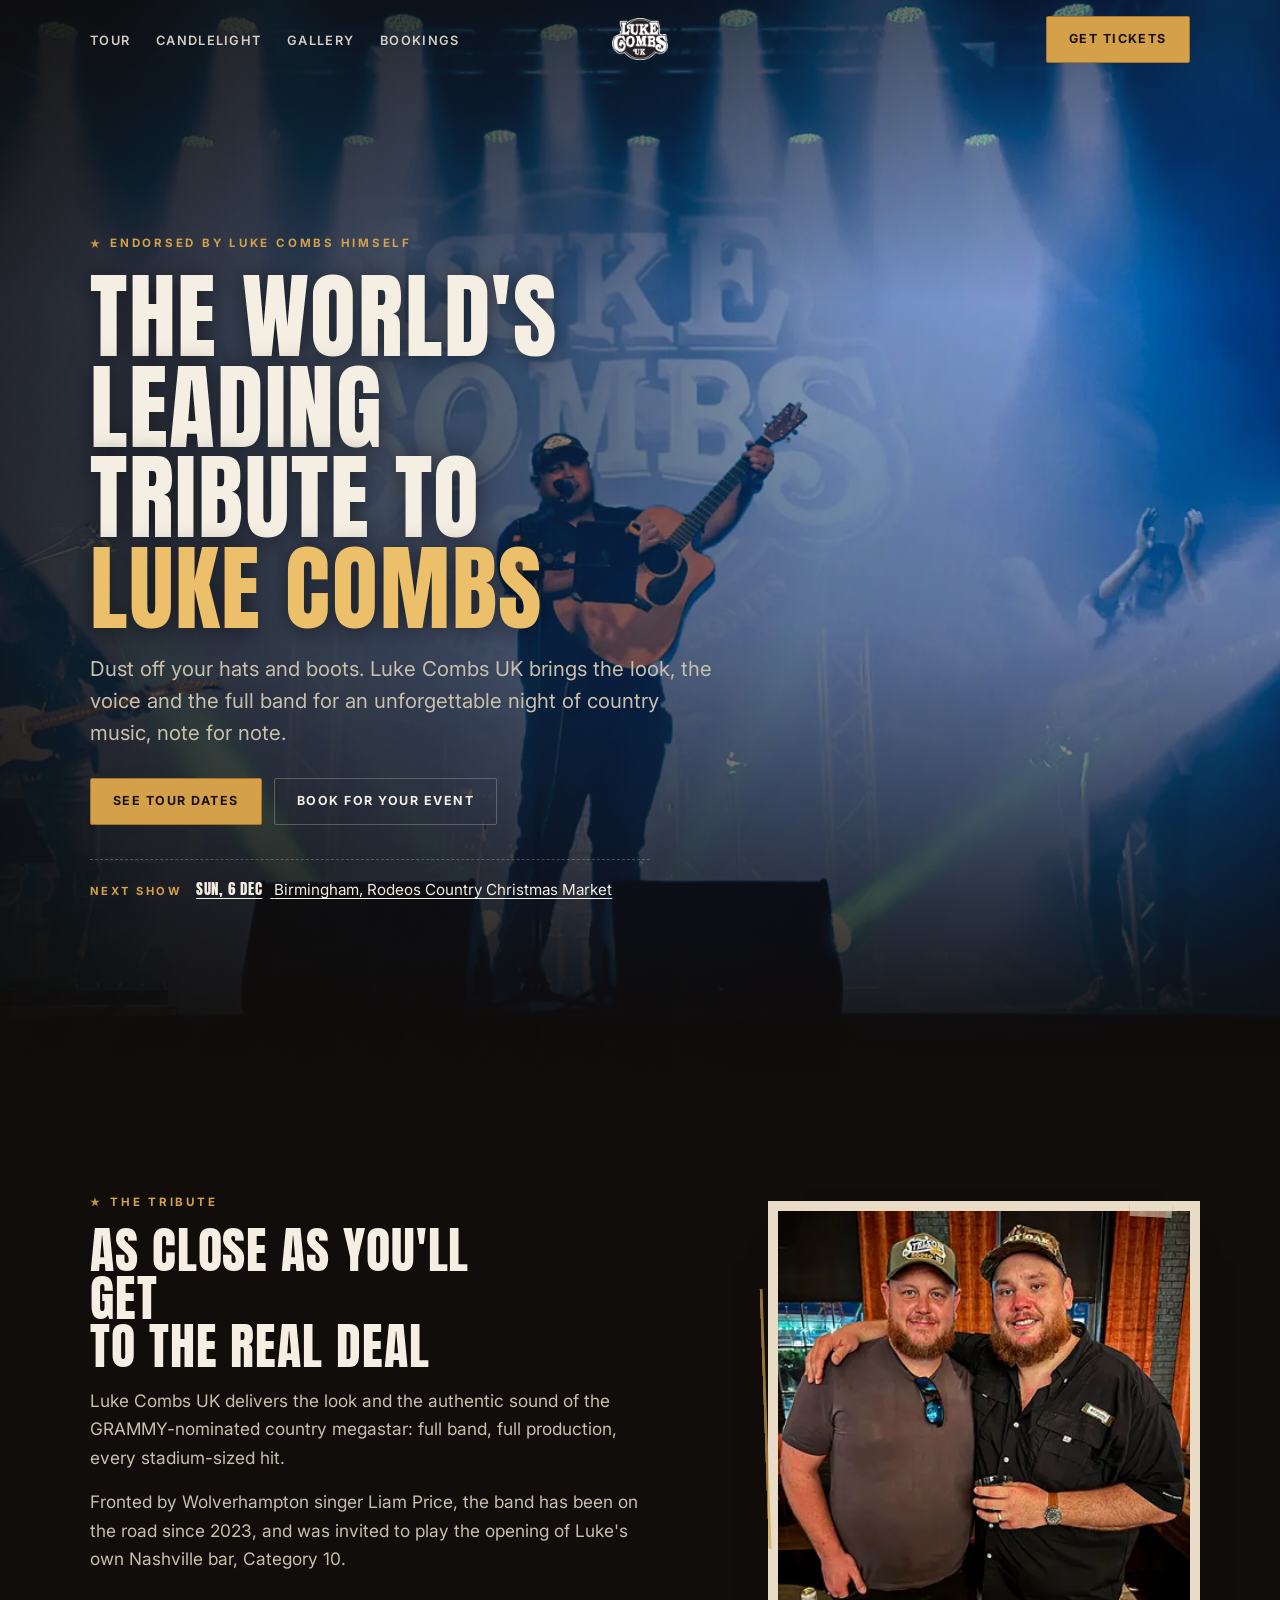
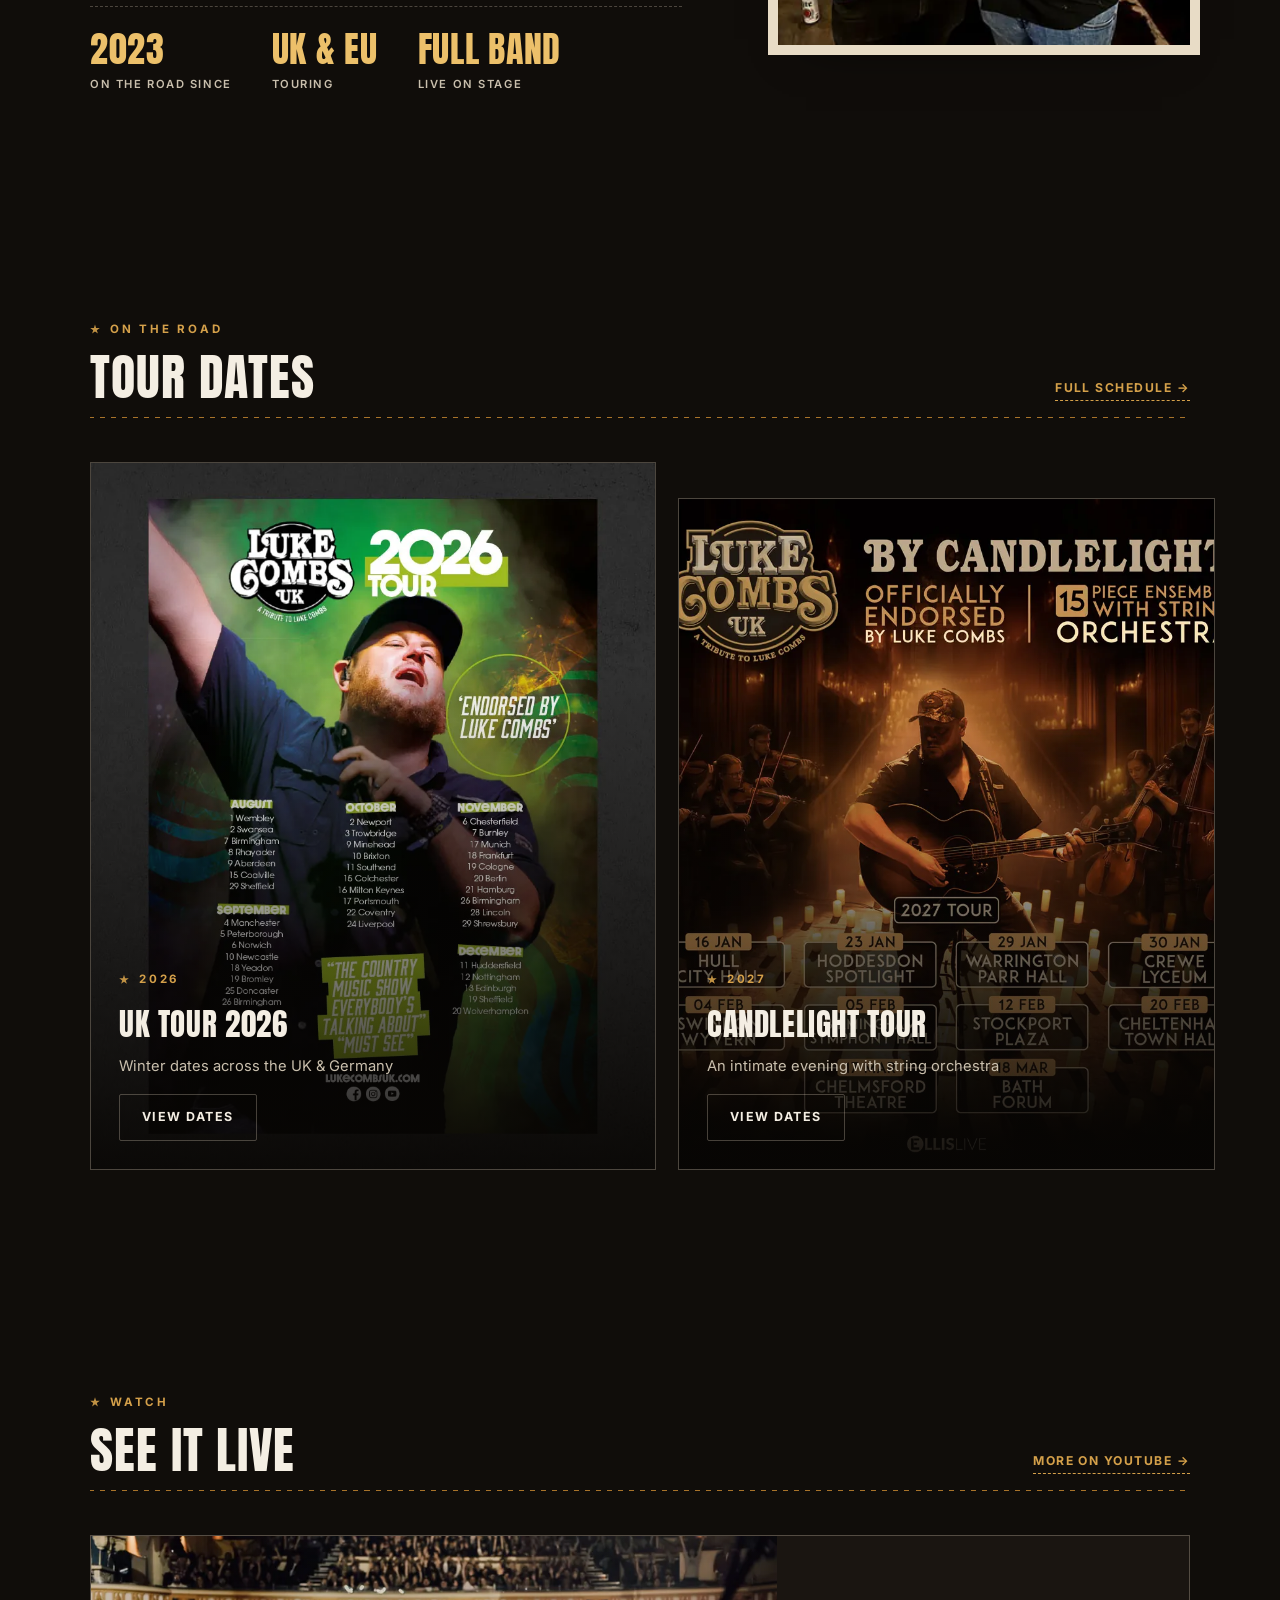
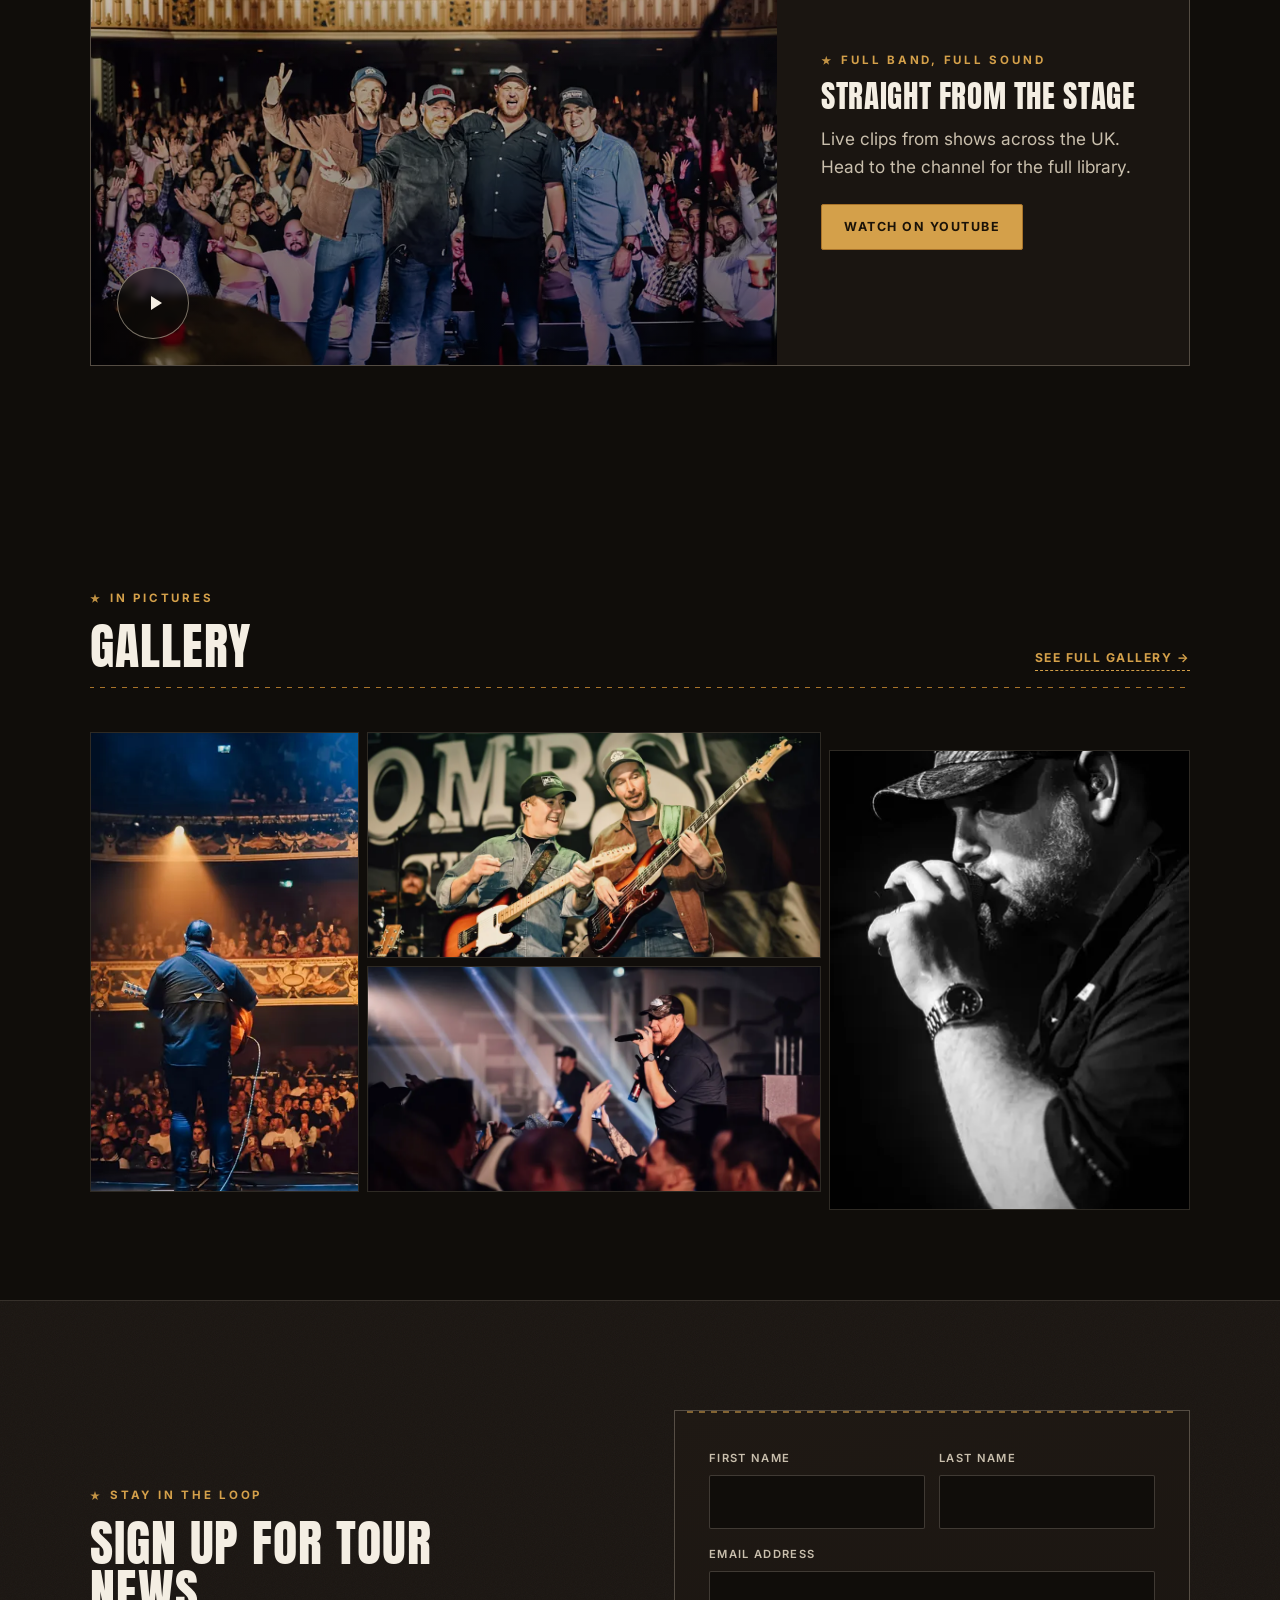
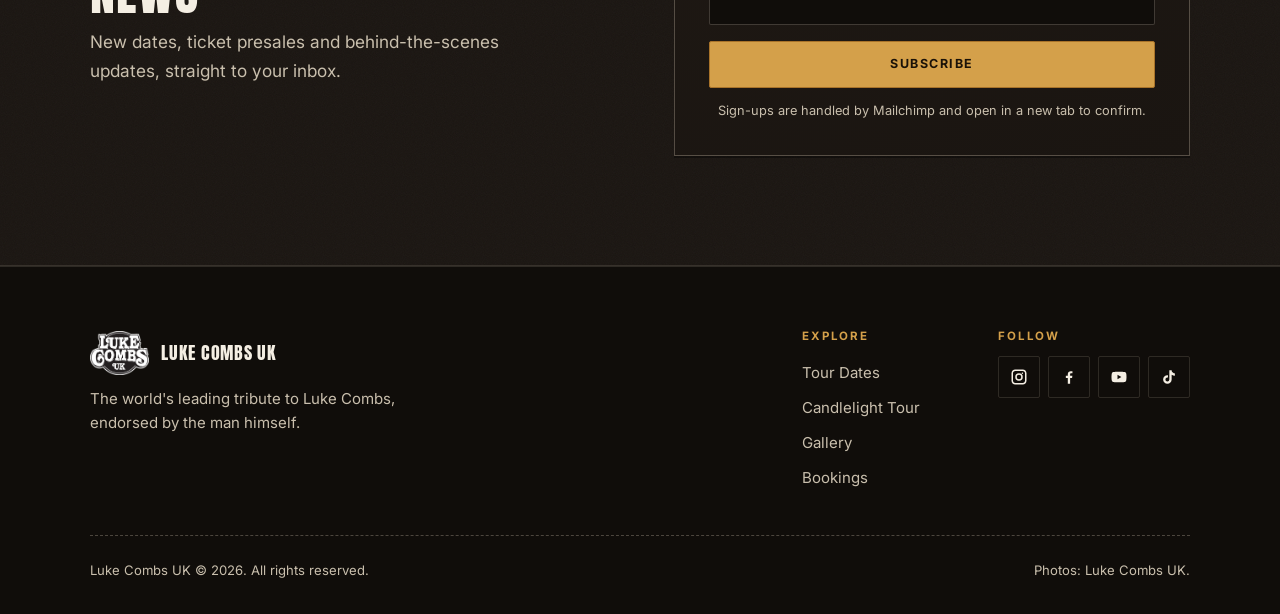
==== commit 252984ba: "Handcrafted visual refresh: warmer stage look, less template UI Replace the uniform AI-template styl" ====
--- a/index.html
+++ b/index.html
@@ -20,7 +20,7 @@
 <link rel="preconnect" href="https://fonts.googleapis.com">
 <link rel="preconnect" href="https://fonts.gstatic.com" crossorigin>
 <link rel="stylesheet" href="https://fonts.googleapis.com/css2?family=Anton&amp;family=Inter:wght@400;600;700&amp;display=swap">
-<link rel="stylesheet" href="css/style.css">
+<link rel="stylesheet" href="css/style.css?v=handcraft-1">
 <script type="application/ld+json">
 {
  "@context": "https://schema.org",
--- a/css/style.css
+++ b/css/style.css
@@ -1,26 +1,35 @@
-/* Luke Combs UK: design system
-   Same identity as before (warm near-black, stage gold, Anton + Inter), refined:
-   fluid type, calmer spacing, accessible focus states, responsive images. */
+/* Luke Combs UK — handcrafted stage look
+   Same brand bones (near-black, stage gold, Anton + Inter), less template:
+   warmer paper/leather tones, sharper type hierarchy, fewer identical cards,
+   stitch/star accents, softer shadows, editorial asymmetry. */
 
 :root{
-  --ink:#f3ede1;
-  --ink-dim:#cbc2b0;          /* 10:1 on --ground */
-  --ground:#0c0a08;
-  --ground-2:#161310;
-  --ground-3:#201b16;
-  --line:rgba(243,237,225,.13);
-  --gold:#d9a441;             /* 8.6:1 on --ground */
-  --gold-bright:#f0c069;
-  --red:#c8262c;
-  --shadow:0 24px 60px -20px rgba(0,0,0,.7);
-  --container:1180px;
-  --radius:6px;
-  --step-0:clamp(1rem, .96rem + .2vw, 1.0625rem);
-  --step-1:clamp(1.15rem, 1.05rem + .45vw, 1.35rem);
-  --step-3:clamp(2.1rem, 1.5rem + 2.6vw, 3.4rem);
-  --step-5:clamp(2.6rem, 1.4rem + 6vw, 6.6rem);
-  --section:clamp(72px, 9vw, 120px);
-  --ease:cubic-bezier(.2,.7,.2,1);
+  --ink:#f4eee3;
+  --ink-dim:#c9bfad;
+  --ground:#100d0a;
+  --ground-2:#1a1511;
+  --ground-3:#241e18;
+  --leather:#3a2a1c;
+  --paper:#e8dcc6;
+  --line:rgba(232,220,198,.14);
+  --line-strong:rgba(232,220,198,.28);
+  --gold:#d4a04a;
+  --gold-bright:#ecc06a;
+  --gold-deep:#a8732a;
+  --red:#b91f24;
+  --shadow:0 18px 40px -24px rgba(0,0,0,.75);
+  --shadow-soft:0 2px 0 rgba(0,0,0,.35);
+  --container:1160px;
+  --radius:2px;
+  --radius-card:0;
+  --step-0:clamp(1.02rem, .98rem + .2vw, 1.08rem);
+  --step-1:clamp(1.12rem, 1.04rem + .4vw, 1.28rem);
+  --step-2:clamp(1.35rem, 1.15rem + .9vw, 1.75rem);
+  --step-3:clamp(2rem, 1.35rem + 2.4vw, 3.15rem);
+  --step-5:clamp(2.55rem, 1.25rem + 5.8vw, 6.2rem);
+  --section:clamp(68px, 8.5vw, 112px);
+  --ease:cubic-bezier(.25,.7,.2,1);
+  --stitch:repeating-linear-gradient(90deg, var(--gold) 0 6px, transparent 6px 12px);
 }
 
 *{box-sizing:border-box;margin:0;padding:0}
@@ -28,83 +37,102 @@
 body{
   background:var(--ground); color:var(--ink);
   font-family:'Inter',system-ui,-apple-system,'Segoe UI',sans-serif;
-  font-size:var(--step-0); line-height:1.6;
+  font-size:var(--step-0); line-height:1.65;
   -webkit-font-smoothing:antialiased; text-rendering:optimizeLegibility;
   position:relative;
 }
-/* film grain keeps the dark ground from reading as a flat template gradient */
+/* dual grain + warm vignette — paper/stage feel instead of flat dark UI */
 body::before{
   content:""; position:fixed; inset:0; z-index:1; pointer-events:none;
-  opacity:.05; mix-blend-mode:overlay;
-  background-image:url("data:image/svg+xml,%3Csvg xmlns='http://www.w3.org/2000/svg' width='120' height='120'%3E%3Cfilter id='n'%3E%3CfeTurbulence type='fractalNoise' baseFrequency='0.9' numOctaves='2' stitchTiles='stitch'/%3E%3C/filter%3E%3Crect width='100%25' height='100%25' filter='url(%23n)'/%3E%3C/svg%3E");
+  opacity:.07; mix-blend-mode:overlay;
+  background-image:url("data:image/svg+xml,%3Csvg xmlns='http://www.w3.org/2000/svg' width='160' height='160'%3E%3Cfilter id='n'%3E%3CfeTurbulence type='fractalNoise' baseFrequency='0.85' numOctaves='3' stitchTiles='stitch'/%3E%3C/filter%3E%3Crect width='100%25' height='100%25' filter='url(%23n)'/%3E%3C/svg%3E");
+}
+body::after{
+  content:""; position:fixed; inset:0; z-index:0; pointer-events:none;
+  background:
+    radial-gradient(ellipse 90% 55% at 50% -10%, rgba(212,160,74,.07), transparent 60%),
+    radial-gradient(ellipse 70% 40% at 100% 100%, rgba(58,42,28,.45), transparent 55%);
 }
 img{max-width:100%;height:auto;display:block}
 picture{display:contents}
 a{color:inherit;text-decoration:none}
 ul,ol{list-style:none}
 button{font:inherit;color:inherit}
-.wrap{max-width:var(--container);margin:0 auto;padding:0 clamp(18px,4vw,28px)}
-p a{color:var(--gold-bright);text-decoration:underline;text-underline-offset:3px}
-
-/* accessibility helpers */
+.wrap{max-width:var(--container);margin:0 auto;padding:0 clamp(18px,4vw,30px); position:relative; z-index:2}
+p a{color:var(--gold-bright);text-decoration:underline;text-underline-offset:3px;text-decoration-thickness:1px}
+p a:hover{color:var(--ink)}
+
 .sr-only{position:absolute!important;width:1px;height:1px;padding:0;margin:-1px;overflow:hidden;clip:rect(0,0,0,0);white-space:nowrap;border:0}
-.skip-link{position:absolute;left:12px;top:-60px;z-index:400;background:var(--gold);color:#171208;padding:10px 16px;border-radius:4px;font-weight:700}
+.skip-link{position:absolute;left:12px;top:-60px;z-index:400;background:var(--gold);color:#171208;padding:10px 16px;border-radius:2px;font-weight:700}
 .skip-link:focus{top:12px}
-:focus-visible{outline:2px solid var(--gold-bright);outline-offset:3px;border-radius:2px}
+:focus-visible{outline:2px solid var(--gold-bright);outline-offset:3px}
 [hidden]{display:none!important}
 
 .display{
   font-family:'Anton',Impact,'Arial Narrow',sans-serif; font-weight:400;
-  text-transform:uppercase; letter-spacing:.012em; line-height:.98;
+  text-transform:uppercase; letter-spacing:.018em; line-height:.96;
 }
 .eyebrow{
-  display:flex; align-items:center; gap:12px;
-  font-size:.76rem; font-weight:700; letter-spacing:.22em; text-transform:uppercase;
+  display:inline-flex; align-items:center; gap:10px;
+  font-size:.72rem; font-weight:700; letter-spacing:.24em; text-transform:uppercase;
   color:var(--gold);
 }
-.eyebrow::before{content:""; width:28px; height:2px; background:currentColor; flex-shrink:0}
+/* small star instead of identical gold bars on every section */
+.eyebrow::before{
+  content:""; width:10px; height:10px; flex-shrink:0;
+  background:var(--gold);
+  clip-path:polygon(50% 0%, 61% 35%, 98% 35%, 68% 57%, 79% 91%, 50% 70%, 21% 91%, 32% 57%, 2% 35%, 39% 35%);
+  opacity:.9;
+}
 .muted{color:var(--ink-dim)}
 
 /* ---------- Header ---------- */
 .site-header{
   position:fixed; inset:0 0 auto 0; z-index:250;
-  padding:calc(18px + env(safe-area-inset-top)) 0 18px;
+  padding:calc(16px + env(safe-area-inset-top)) 0 16px;
   transition:background .3s ease, padding .3s ease, border-color .3s ease;
   border-bottom:1px solid transparent;
-  transform:translateZ(0); will-change:transform; /* iOS fixed-header clipping fix */
+  transform:translateZ(0); will-change:transform;
 }
 .site-header.solid,.site-header.scrolled{
-  background:rgba(12,10,8,.93); backdrop-filter:blur(10px); -webkit-backdrop-filter:blur(10px);
-  padding-top:calc(10px + env(safe-area-inset-top)); padding-bottom:10px; border-color:var(--line);
+  background:rgba(16,13,10,.94); backdrop-filter:blur(12px); -webkit-backdrop-filter:blur(12px);
+  padding-top:calc(10px + env(safe-area-inset-top)); padding-bottom:10px;
+  border-color:var(--line);
 }
 .site-header .wrap{display:grid; grid-template-columns:1fr auto 1fr; align-items:center; gap:16px}
 .brand{grid-column:2; justify-self:center; display:flex}
-.brand img{height:44px; width:auto}
+.brand img{height:42px; width:auto}
 .main-nav{grid-column:1; justify-self:start}
-.main-nav ul{display:flex; gap:30px}
-.main-nav a{font-size:.84rem; font-weight:600; letter-spacing:.08em; text-transform:uppercase; padding:6px 0; position:relative; opacity:.88}
-.main-nav a::after{content:""; position:absolute; left:0; right:0; bottom:0; height:2px; background:var(--gold); transform:scaleX(0); transform-origin:left; transition:transform .3s var(--ease)}
+.main-nav ul{display:flex; gap:26px}
+.main-nav a{
+  font-size:.8rem; font-weight:600; letter-spacing:.1em; text-transform:uppercase;
+  padding:6px 0; position:relative; opacity:.85;
+}
+.main-nav a::after{
+  content:""; position:absolute; left:0; right:0; bottom:0; height:1px;
+  background:var(--stitch); transform:scaleX(0); transform-origin:left; transition:transform .28s var(--ease);
+}
 .main-nav a:hover,.main-nav a[aria-current]{opacity:1; color:var(--gold-bright)}
 .main-nav a:hover::after,.main-nav a[aria-current]::after{transform:scaleX(1)}
 .header-cta{grid-column:3; justify-self:end}
 
 .btn{
   display:inline-flex; align-items:center; justify-content:center; gap:8px;
-  min-height:46px; padding:12px 24px; border-radius:3px;
-  font-size:.8rem; font-weight:700; letter-spacing:.1em; text-transform:uppercase;
+  min-height:46px; padding:12px 22px; border-radius:var(--radius);
+  font-size:.78rem; font-weight:700; letter-spacing:.12em; text-transform:uppercase;
   border:1.5px solid transparent; cursor:pointer; white-space:nowrap;
-  transition:transform .15s ease, background .2s ease, border-color .2s ease, color .2s ease;
-}
-.btn:hover{transform:translateY(-2px)}
-.btn-primary{background:var(--gold); color:#171208}
-.btn-primary:hover{background:var(--gold-bright)}
-.btn-outline{border-color:rgba(243,237,225,.7); color:var(--ink)}
-.btn-outline:hover{border-color:var(--gold-bright); color:var(--gold-bright)}
+  transition:background .2s ease, border-color .2s ease, color .2s ease, box-shadow .2s ease;
+}
+.btn:hover{box-shadow:inset 0 -2px 0 rgba(0,0,0,.2)}
+.btn-primary{background:var(--gold); color:#1a1208; border-color:var(--gold-deep)}
+.btn-primary:hover{background:var(--gold-bright); border-color:var(--gold)}
+.btn-outline{border-color:var(--line-strong); color:var(--ink); background:transparent}
+.btn-outline:hover{border-color:var(--gold); color:var(--gold-bright); background:rgba(212,160,74,.06)}
 .btn-block{width:100%}
 
 .nav-toggle{display:none; background:none; border:0; padding:12px; margin:-12px; cursor:pointer; -webkit-tap-highlight-color:transparent}
 .hamburger{position:relative; width:24px; height:16px; display:block}
-.hamburger span{position:absolute; left:0; width:100%; height:2px; background:var(--ink); border-radius:2px; transition:transform .35s cubic-bezier(.65,0,.35,1), opacity .2s ease .1s, top .35s cubic-bezier(.65,0,.35,1)}
+.hamburger span{position:absolute; left:0; width:100%; height:2px; background:var(--ink); transition:transform .35s cubic-bezier(.65,0,.35,1), opacity .2s ease .1s, top .35s cubic-bezier(.65,0,.35,1)}
 .hamburger span:nth-child(1){top:0}
 .hamburger span:nth-child(2){top:7px}
 .hamburger span:nth-child(3){top:14px}
@@ -113,226 +141,403 @@
 .nav-toggle[aria-expanded="true"] .hamburger span:nth-child(3){top:7px; transform:rotate(-45deg)}
 
 /* ---------- Hero ---------- */
-.hero{position:relative; min-height:100svh; display:flex; align-items:flex-end; overflow:hidden; background:#000}
+.hero{position:relative; min-height:100svh; display:flex; align-items:flex-end; overflow:hidden; background:#050403}
 .hero-media{position:absolute; inset:0}
-.hero-media img{width:100%; height:100%; object-fit:cover; object-position:62% 30%; opacity:.9}
+.hero-media img{width:100%; height:100%; object-fit:cover; object-position:62% 28%; opacity:.92; filter:saturate(1.05) contrast(1.04)}
+/* photographic vignette — less multi-stop "AI template" gradient */
 .hero-media::after{
   content:""; position:absolute; inset:0;
   background:
-    linear-gradient(180deg, rgba(12,10,8,.6) 0%, rgba(12,10,8,0) 30%, rgba(12,10,8,.35) 62%, var(--ground) 100%),
-    linear-gradient(90deg, rgba(12,10,8,.85) 0%, rgba(12,10,8,.35) 42%, rgba(12,10,8,0) 65%);
-}
-.hero-content{width:100%; position:relative; z-index:2; padding-bottom:clamp(48px,8vh,96px); padding-top:120px}
-.hero-content .eyebrow{margin-bottom:20px}
-.hero-title{font-size:var(--step-5); max-width:13ch; text-shadow:0 8px 30px rgba(0,0,0,.45)}
+    linear-gradient(105deg, rgba(16,13,10,.88) 0%, rgba(16,13,10,.45) 38%, rgba(16,13,10,.08) 62%, transparent 78%),
+    linear-gradient(180deg, rgba(16,13,10,.5) 0%, transparent 28%, rgba(16,13,10,.25) 58%, var(--ground) 100%);
+}
+.hero-content{width:100%; position:relative; z-index:2; padding-bottom:clamp(44px,7.5vh,88px); padding-top:120px}
+.hero-content .eyebrow{margin-bottom:18px}
+.hero-title{font-size:var(--step-5); max-width:12.5ch; text-shadow:0 2px 24px rgba(0,0,0,.55)}
 .hero-title em{font-style:normal; color:var(--gold-bright)}
-.hero-sub{max-width:50ch; margin-top:22px; color:var(--ink-dim); font-size:var(--step-1); line-height:1.5}
-.hero-actions{display:flex; gap:14px; margin-top:32px; flex-wrap:wrap}
+.hero-sub{max-width:48ch; margin-top:20px; color:var(--ink-dim); font-size:var(--step-1); line-height:1.55}
+.hero-actions{display:flex; gap:12px; margin-top:30px; flex-wrap:wrap}
 .hero-next{
-  margin-top:36px; padding-top:18px; border-top:1px solid var(--line);
-  display:flex; gap:16px; align-items:baseline; flex-wrap:wrap; max-width:560px;
+  margin-top:34px; padding-top:16px;
+  border-top:1px dashed var(--line-strong);
+  display:flex; gap:14px; align-items:baseline; flex-wrap:wrap; max-width:560px;
   font-size:.95rem;
 }
-.hero-next .label{font-size:.72rem; font-weight:700; letter-spacing:.2em; text-transform:uppercase; color:var(--gold)}
-.hero-next a{color:var(--ink); text-decoration:none}
+.hero-next .label{font-size:.7rem; font-weight:700; letter-spacing:.22em; text-transform:uppercase; color:var(--gold)}
+.hero-next a{color:var(--ink)}
 .hero-next a:hover{color:var(--gold-bright)}
-.hero-next time{font-family:'Anton',sans-serif; text-transform:uppercase; letter-spacing:.03em; margin-right:8px}
+.hero-next time{font-family:'Anton',sans-serif; text-transform:uppercase; letter-spacing:.04em; margin-right:8px}
 
 /* ---------- Sections ---------- */
-section{padding:var(--section) 0; position:relative}
-.section-head{display:flex; justify-content:space-between; align-items:flex-end; gap:24px; margin-bottom:clamp(28px,4vw,48px); flex-wrap:wrap}
-.section-title{font-size:var(--step-3); margin-top:12px}
-.section-link{font-size:.8rem; font-weight:700; letter-spacing:.1em; text-transform:uppercase; color:var(--gold); border-bottom:1px solid currentColor; padding-bottom:3px}
+section{padding:var(--section) 0; position:relative; z-index:2}
+.section-head{
+  display:flex; justify-content:space-between; align-items:flex-end; gap:24px;
+  margin-bottom:clamp(26px,3.8vw,44px); flex-wrap:wrap;
+  padding-bottom:16px;
+  border-bottom:1px solid transparent;
+  border-image:repeating-linear-gradient(90deg, var(--gold-deep) 0 5px, transparent 5px 11px) 1;
+}
+.section-title{font-size:var(--step-3); margin-top:10px; max-width:18ch}
+.section-link{
+  font-size:.76rem; font-weight:700; letter-spacing:.12em; text-transform:uppercase;
+  color:var(--gold); border-bottom:1px dashed currentColor; padding-bottom:2px;
+}
 .section-link:hover{color:var(--gold-bright)}
 
-.about-grid{display:grid; grid-template-columns:1.1fr .9fr; gap:clamp(36px,6vw,80px); align-items:center}
-.about-copy p:not(.eyebrow){color:var(--ink-dim); margin-top:18px; max-width:54ch}
-.about-media{margin:0; position:relative}
-.about-media img{border-radius:var(--radius); box-shadow:var(--shadow); width:100%}
-.about-media::before{content:""; position:absolute; inset:18px -18px -18px 18px; border:1.5px solid var(--gold); border-radius:var(--radius); opacity:.5; z-index:-1}
-.stat-row{display:flex; gap:clamp(24px,4vw,44px); margin-top:36px; flex-wrap:wrap; padding-top:28px; border-top:1px solid var(--line)}
-.stat b{font-family:'Anton',sans-serif; font-weight:400; font-size:clamp(1.8rem,3vw,2.4rem); color:var(--gold-bright); display:block; text-transform:uppercase; line-height:1.1}
-.stat span{font-size:.74rem; font-weight:600; letter-spacing:.12em; text-transform:uppercase; color:var(--ink-dim)}
-
-/* ---------- Tour teaser cards ---------- */
-.tour-teaser-grid{display:grid; grid-template-columns:repeat(2,1fr); gap:clamp(16px,2.5vw,28px)}
-.tour-card{position:relative; border-radius:var(--radius); overflow:hidden; aspect-ratio:4/5; box-shadow:var(--shadow); display:block; isolation:isolate}
-.tour-card img{position:absolute; inset:0; width:100%; height:100%; object-fit:cover; transition:transform .6s var(--ease)}
-.tour-card:hover img{transform:scale(1.04)}
-.tour-card::after{content:""; position:absolute; inset:0; background:linear-gradient(0deg, rgba(0,0,0,.9) 0%, rgba(0,0,0,.25) 50%, transparent 70%)}
-.tour-card-body{position:absolute; left:0; right:0; bottom:0; z-index:2; padding:clamp(20px,3vw,32px)}
-.tour-card-body h3{font-family:'Anton',sans-serif; font-weight:400; font-size:clamp(1.6rem,2.5vw,2.1rem); text-transform:uppercase; margin-top:8px}
-.tour-card-body p:not(.eyebrow){color:var(--ink-dim); margin-top:4px; font-size:.95rem}
-.tour-card-body .btn{margin-top:18px}
-
-/* ---------- Next show strip ---------- */
+/* editorial about: offset media, polaroid-style frame for the low-res endorsement photo */
+.about-grid{
+  display:grid; grid-template-columns:1.15fr .85fr; gap:clamp(32px,5.5vw,72px);
+  align-items:start;
+}
+.about-copy p:not(.eyebrow){color:var(--ink-dim); margin-top:16px; max-width:52ch; font-size:var(--step-0)}
+.about-copy .section-title{margin-top:10px; margin-bottom:4px}
+.about-media{
+  margin:clamp(8px,2vw,24px) 0 0 clamp(0px,2vw,28px);
+  position:relative; max-width:420px; justify-self:end;
+}
+.about-media img{
+  width:100%; max-width:514px;
+  border:0; border-radius:0;
+  box-shadow:var(--shadow-soft), 0 22px 48px -28px rgba(0,0,0,.8);
+  outline:10px solid var(--paper);
+  outline-offset:0;
+  background:var(--paper);
+}
+.about-media::before{
+  content:""; position:absolute; left:-14px; top:18%; bottom:22%; width:3px;
+  background:var(--stitch); opacity:.7; transform:rotate(-2deg);
+}
+.about-media::after{
+  content:""; position:absolute; right:18px; top:-8px; width:42px; height:14px;
+  background:rgba(232,220,198,.55); transform:rotate(3deg);
+  box-shadow:0 1px 2px rgba(0,0,0,.25);
+}
+.stat-row{
+  display:flex; gap:clamp(20px,3.5vw,40px); margin-top:32px; flex-wrap:wrap;
+  padding-top:24px; border-top:1px dashed var(--line-strong);
+}
+.stat b{
+  font-family:'Anton',sans-serif; font-weight:400;
+  font-size:clamp(1.65rem,2.8vw,2.25rem); color:var(--gold-bright);
+  display:block; text-transform:uppercase; line-height:1.05; letter-spacing:.02em;
+}
+.stat span{font-size:.7rem; font-weight:600; letter-spacing:.14em; text-transform:uppercase; color:var(--ink-dim)}
+
+/* ---------- Tour teaser — uneven pair, hard edges ---------- */
+.tour-teaser-grid{
+  display:grid; grid-template-columns:1.05fr .95fr; gap:clamp(14px,2.2vw,22px);
+  align-items:stretch;
+}
+.tour-card{
+  position:relative; border-radius:0; overflow:hidden; aspect-ratio:4/5;
+  box-shadow:none; display:block; isolation:isolate;
+  border:1px solid var(--line-strong);
+}
+.tour-card:first-child{margin-top:0}
+.tour-card:last-child{margin-top:clamp(18px,3vw,36px)}
+.tour-card img{position:absolute; inset:0; width:100%; height:100%; object-fit:cover; transition:transform .7s var(--ease); filter:saturate(.95)}
+.tour-card:hover img{transform:scale(1.03)}
+.tour-card::after{
+  content:""; position:absolute; inset:0;
+  background:linear-gradient(0deg, rgba(8,6,4,.92) 0%, rgba(8,6,4,.35) 42%, transparent 72%);
+}
+.tour-card-body{position:absolute; left:0; right:0; bottom:0; z-index:2; padding:clamp(18px,2.8vw,28px)}
+.tour-card-body h3{
+  font-family:'Anton',sans-serif; font-weight:400;
+  font-size:clamp(1.55rem,2.4vw,2rem); text-transform:uppercase; margin-top:6px; letter-spacing:.02em;
+}
+.tour-card-body p:not(.eyebrow){color:var(--ink-dim); margin-top:4px; font-size:.92rem}
+.tour-card-body .btn{margin-top:16px}
+
+/* ---------- Next show — ticket stub ---------- */
 .next-show{
-  border:1px solid var(--line); border-left:3px solid var(--gold); border-radius:var(--radius);
-  background:var(--ground-2); padding:22px 28px;
-  display:flex; align-items:center; justify-content:space-between; gap:20px; flex-wrap:wrap;
-  margin-bottom:clamp(40px,6vw,64px);
-}
-.next-show .label{font-size:.72rem; font-weight:700; letter-spacing:.2em; text-transform:uppercase; color:var(--gold)}
-.next-show .info{display:flex; align-items:baseline; gap:18px; flex-wrap:wrap; margin-top:4px}
-.next-show .date{font-size:clamp(1.4rem,2.5vw,1.8rem)}
+  border:1px solid var(--line-strong); border-left:4px solid var(--gold); border-radius:0;
+  background:
+    linear-gradient(90deg, rgba(212,160,74,.08), transparent 40%),
+    var(--ground-2);
+  padding:20px 26px;
+  display:flex; align-items:center; justify-content:space-between; gap:18px; flex-wrap:wrap;
+  margin-bottom:clamp(36px,5.5vw,60px);
+  position:relative;
+}
+.next-show::before{
+  content:""; position:absolute; right:72px; top:0; bottom:0; width:1px;
+  background:repeating-linear-gradient(180deg, var(--line-strong) 0 6px, transparent 6px 12px);
+  opacity:.7;
+}
+.next-show .label{font-size:.7rem; font-weight:700; letter-spacing:.22em; text-transform:uppercase; color:var(--gold)}
+.next-show .info{display:flex; align-items:baseline; gap:16px; flex-wrap:wrap; margin-top:4px}
+.next-show .date{font-size:clamp(1.35rem,2.4vw,1.75rem)}
 .next-show .venue{color:var(--ink-dim)}
 
 /* ---------- Tour list ---------- */
-.tour-section{padding-top:clamp(48px,6vw,72px)}
-.tour-month + .tour-month{margin-top:36px}
-.tour-month-h{font-size:.76rem; font-weight:700; letter-spacing:.2em; text-transform:uppercase; color:var(--ink-dim); padding-bottom:12px; border-bottom:1px solid var(--line)}
+.tour-section{padding-top:clamp(44px,5.5vw,68px)}
+.tour-month + .tour-month{margin-top:32px}
+.tour-month-h{
+  font-size:.72rem; font-weight:700; letter-spacing:.22em; text-transform:uppercase;
+  color:var(--ink-dim); padding-bottom:10px;
+  border-bottom:1px dashed var(--line-strong);
+}
 .tour-row{
-  display:grid; grid-template-columns:72px 1fr auto; gap:clamp(16px,3vw,32px); align-items:center;
-  padding:18px 8px; border-bottom:1px solid var(--line); transition:background .2s ease;
-}
-.tour-row:hover{background:rgba(217,164,65,.05)}
+  display:grid; grid-template-columns:72px 1fr auto; gap:clamp(14px,2.8vw,28px); align-items:center;
+  padding:16px 6px; border-bottom:1px solid var(--line); transition:background .2s ease;
+}
+.tour-row:hover{background:rgba(212,160,74,.04)}
 .dateblock{display:grid; justify-items:center; line-height:1; text-align:center; font-variant-numeric:tabular-nums}
-.dateblock .dow{font-size:.68rem; font-weight:700; letter-spacing:.14em; text-transform:uppercase; color:var(--ink-dim)}
-.dateblock .day{font-family:'Anton',sans-serif; font-size:2rem; color:var(--gold-bright); margin:4px 0 2px}
-.dateblock .mon{font-size:.7rem; font-weight:700; letter-spacing:.18em; text-transform:uppercase; color:var(--gold)}
+.dateblock .dow{font-size:.66rem; font-weight:700; letter-spacing:.14em; text-transform:uppercase; color:var(--ink-dim)}
+.dateblock .day{font-family:'Anton',sans-serif; font-size:1.9rem; color:var(--gold-bright); margin:3px 0 2px; letter-spacing:.02em}
+.dateblock .mon{font-size:.68rem; font-weight:700; letter-spacing:.18em; text-transform:uppercase; color:var(--gold)}
 .tour-row .place b{display:block; font-size:var(--step-1); font-weight:700; letter-spacing:.01em; line-height:1.25}
-.tour-row .place span{color:var(--ink-dim); font-size:.95rem}
-.tour-row .place .country{display:inline-block; margin-left:8px; font-size:.68rem; font-weight:700; letter-spacing:.14em; text-transform:uppercase; color:var(--gold); vertical-align:middle}
-.badge{display:inline-flex; align-items:center; min-height:46px; padding:0 18px; border:1.5px dashed var(--line); border-radius:3px; font-size:.75rem; font-weight:700; letter-spacing:.12em; text-transform:uppercase; color:var(--ink-dim)}
+.tour-row .place span{color:var(--ink-dim); font-size:.94rem}
+.tour-row .place .country{
+  display:inline-block; margin-left:8px; font-size:.66rem; font-weight:700;
+  letter-spacing:.14em; text-transform:uppercase; color:var(--gold); vertical-align:middle;
+}
+.badge{
+  display:inline-flex; align-items:center; min-height:44px; padding:0 16px;
+  border:1.5px dashed var(--line-strong); border-radius:var(--radius);
+  font-size:.72rem; font-weight:700; letter-spacing:.12em; text-transform:uppercase; color:var(--ink-dim);
+}
 .tour-filter{display:flex; gap:8px; flex-wrap:wrap}
 .tour-filter button{
-  background:none; border:1px solid var(--line); color:var(--ink-dim);
-  min-height:40px; padding:0 18px; border-radius:20px; font-size:.75rem; font-weight:600; letter-spacing:.08em; text-transform:uppercase; cursor:pointer;
-}
-.tour-filter button[aria-pressed="true"],.tour-filter button:hover{border-color:var(--gold); color:var(--gold-bright)}
+  background:transparent; border:1px solid var(--line); color:var(--ink-dim);
+  min-height:38px; padding:0 16px; border-radius:var(--radius);
+  font-size:.72rem; font-weight:600; letter-spacing:.1em; text-transform:uppercase; cursor:pointer;
+}
+.tour-filter button[aria-pressed="true"],.tour-filter button:hover{
+  border-color:var(--gold); color:var(--gold-bright); background:rgba(212,160,74,.08);
+}
 .tour-empty{padding:28px 0; color:var(--ink-dim)}
 
-/* ---------- Watch / feature panel ---------- */
-.watch-panel{display:grid; grid-template-columns:1.2fr .8fr; border-radius:var(--radius); overflow:hidden; box-shadow:var(--shadow); background:var(--ground-2); border:1px solid var(--line)}
+/* ---------- Watch panel ---------- */
+.watch-panel{
+  display:grid; grid-template-columns:1.25fr .75fr; border-radius:0; overflow:hidden;
+  box-shadow:none; background:var(--ground-2); border:1px solid var(--line-strong);
+}
 .watch-panel.watch-panel-wide{grid-template-columns:.9fr 1.1fr}
 .watch-media{position:relative; display:block; aspect-ratio:16/10; overflow:hidden}
 .watch-panel-wide .watch-media{aspect-ratio:1}
-.watch-media img{width:100%; height:100%; object-fit:cover; transition:transform .6s var(--ease)}
-a.watch-media:hover img{transform:scale(1.03)}
-.watch-media .play{position:absolute; inset:0; display:flex; align-items:flex-end; justify-content:flex-start; padding:clamp(16px,3vw,28px); background:linear-gradient(0deg, rgba(0,0,0,.5), rgba(0,0,0,.1))}
-.play-btn{width:78px; height:78px; border-radius:50%; background:rgba(243,237,225,.14); border:1px solid rgba(243,237,225,.45); display:flex; align-items:center; justify-content:center; backdrop-filter:blur(6px); transition:transform .2s ease, background .2s ease, color .2s ease}
-a.watch-media:hover .play-btn{transform:scale(1.08); background:var(--gold); color:#171208}
-.play-btn svg{width:26px; height:26px; margin-left:4px}
-.watch-info{padding:clamp(28px,4vw,48px); display:flex; flex-direction:column; justify-content:center; align-items:flex-start}
-.watch-info h2,.watch-info h3{font-family:'Anton',sans-serif; font-weight:400; font-size:clamp(1.6rem,2.6vw,2.2rem); text-transform:uppercase; margin:12px 0 14px; line-height:1.05}
-.watch-info p:not(.eyebrow){color:var(--ink-dim); margin-bottom:26px; max-width:46ch}
-
-/* ---------- Gallery teaser ---------- */
-.gallery-bento{position:relative; display:grid; grid-template-columns:repeat(4,1fr); grid-template-rows:repeat(2,1fr); gap:12px; height:clamp(340px,40vw,480px)}
-.gallery-bento figure{margin:0; border-radius:var(--radius); overflow:hidden; position:relative}
-.gallery-bento img{width:100%; height:100%; object-fit:cover; transition:transform .6s var(--ease)}
-.gallery-bento:hover img{transform:scale(1.04)}
-.gallery-bento figure:nth-child(1){grid-column:1/2; grid-row:1/3}
-.gallery-bento figure:nth-child(2){grid-column:2/4; grid-row:1/2}
-.gallery-bento figure:nth-child(3){grid-column:2/4; grid-row:2/3}
-.gallery-bento figure:nth-child(4){grid-column:4/5; grid-row:1/3}
+.watch-media img{width:100%; height:100%; object-fit:cover; transition:transform .65s var(--ease)}
+a.watch-media:hover img{transform:scale(1.025)}
+.watch-media .play{
+  position:absolute; inset:0; display:flex; align-items:flex-end; justify-content:flex-start;
+  padding:clamp(14px,2.8vw,26px);
+  background:linear-gradient(0deg, rgba(0,0,0,.55), rgba(0,0,0,.05));
+}
+.play-btn{
+  width:72px; height:72px; border-radius:50%;
+  background:rgba(16,13,10,.55); border:1.5px solid rgba(232,220,198,.5);
+  display:flex; align-items:center; justify-content:center;
+  backdrop-filter:blur(4px); transition:background .2s ease, color .2s ease, border-color .2s ease;
+}
+a.watch-media:hover .play-btn{background:var(--gold); color:#1a1208; border-color:var(--gold-deep)}
+.play-btn svg{width:24px; height:24px; margin-left:3px}
+.watch-info{padding:clamp(26px,3.8vw,44px); display:flex; flex-direction:column; justify-content:center; align-items:flex-start}
+.watch-info h2,.watch-info h3{
+  font-family:'Anton',sans-serif; font-weight:400;
+  font-size:clamp(1.5rem,2.4vw,2.05rem); text-transform:uppercase;
+  margin:10px 0 12px; line-height:1.05; letter-spacing:.02em;
+}
+.watch-info p:not(.eyebrow){color:var(--ink-dim); margin-bottom:22px; max-width:44ch}
+
+/* ---------- Gallery teaser — ragged collage ---------- */
+.gallery-bento{
+  position:relative; display:grid; grid-template-columns:repeat(12,1fr); grid-template-rows:repeat(2,1fr);
+  gap:8px; height:clamp(320px,38vw,460px);
+}
+.gallery-bento figure{margin:0; border-radius:0; overflow:hidden; position:relative; border:1px solid var(--line)}
+.gallery-bento img{width:100%; height:100%; object-fit:cover; transition:transform .65s var(--ease)}
+.gallery-bento:hover img{transform:scale(1.03)}
+.gallery-bento figure:nth-child(1){grid-column:1/4; grid-row:1/3}
+.gallery-bento figure:nth-child(2){grid-column:4/9; grid-row:1/2}
+.gallery-bento figure:nth-child(3){grid-column:4/9; grid-row:2/3}
+.gallery-bento figure:nth-child(4){grid-column:9/13; grid-row:1/3; margin-top:18px; margin-bottom:-18px}
 
 /* ---------- Gallery page ---------- */
 .gallery-featured{padding-bottom:0}
-.carousel-hero{position:relative; border-radius:var(--radius); overflow:hidden; box-shadow:var(--shadow)}
+.carousel-hero{position:relative; border-radius:0; overflow:hidden; border:1px solid var(--line-strong); box-shadow:none}
 .carousel-hero-track{display:flex; overflow-x:auto; scroll-snap-type:x mandatory; scrollbar-width:none}
 .carousel-hero-track::-webkit-scrollbar{display:none}
 .carousel-hero-track figure{flex:0 0 100%; scroll-snap-align:start; margin:0; aspect-ratio:16/8; position:relative}
 .zoom{display:block; width:100%; height:100%; padding:0; border:0; background:none; cursor:zoom-in}
 .gallery-photo img{width:100%; height:100%; object-fit:cover; transition:transform .5s var(--ease)}
-.carousel-arrow{position:absolute; top:50%; transform:translateY(-50%); z-index:2; width:48px; height:48px; border-radius:50%; background:rgba(12,10,8,.6); backdrop-filter:blur(6px); border:1px solid rgba(243,237,225,.3); color:var(--ink); display:flex; align-items:center; justify-content:center; cursor:pointer; transition:background .2s ease, color .2s ease}
-.carousel-arrow svg{width:20px; height:20px}
-.carousel-arrow:hover{background:var(--gold); border-color:var(--gold); color:#171208}
-.carousel-arrow.prev{left:16px}
-.carousel-arrow.next{right:16px}
-.carousel-dots{display:flex; justify-content:center; gap:4px; margin-top:14px}
-.carousel-dots button{width:28px; height:28px; padding:0; border:0; background:none; cursor:pointer; display:grid; place-items:center}
-.carousel-dots button::before{content:""; width:8px; height:8px; border-radius:5px; background:rgba(243,237,225,.3); transition:width .2s ease, background .2s ease}
-.carousel-dots button[aria-current]::before{background:var(--gold); width:22px}
-
-.gallery-collage{display:grid; grid-auto-flow:dense; grid-template-columns:repeat(6,1fr); grid-auto-rows:clamp(110px,12vw,150px); gap:10px}
-.gallery-collage figure{margin:0; border-radius:4px; overflow:hidden; position:relative}
-.gallery-collage figure:hover img{transform:scale(1.05)}
+.carousel-arrow{
+  position:absolute; top:50%; transform:translateY(-50%); z-index:2;
+  width:46px; height:46px; border-radius:var(--radius);
+  background:rgba(16,13,10,.72); backdrop-filter:blur(6px);
+  border:1px solid rgba(232,220,198,.35); color:var(--ink);
+  display:flex; align-items:center; justify-content:center; cursor:pointer;
+  transition:background .2s ease, color .2s ease, border-color .2s ease;
+}
+.carousel-arrow svg{width:18px; height:18px}
+.carousel-arrow:hover{background:var(--gold); border-color:var(--gold-deep); color:#1a1208}
+.carousel-arrow.prev{left:14px}
+.carousel-arrow.next{right:14px}
+.carousel-dots{display:flex; justify-content:center; gap:2px; margin-top:12px}
+.carousel-dots button{width:26px; height:26px; padding:0; border:0; background:none; cursor:pointer; display:grid; place-items:center}
+.carousel-dots button::before{content:""; width:7px; height:7px; border-radius:1px; background:rgba(232,220,198,.28); transition:width .2s ease, background .2s ease}
+.carousel-dots button[aria-current]::before{background:var(--gold); width:20px}
+
+.gallery-collage{
+  display:grid; grid-auto-flow:dense; grid-template-columns:repeat(6,1fr);
+  grid-auto-rows:clamp(108px,11.5vw,148px); gap:8px;
+}
+.gallery-collage figure{margin:0; border-radius:0; overflow:hidden; position:relative; border:1px solid var(--line)}
+.gallery-collage figure:hover img{transform:scale(1.04)}
 .gallery-collage figure.big{grid-column:span 2; grid-row:span 2}
 
-.lightbox{position:fixed; inset:0; background:rgba(6,5,4,.95); z-index:300; display:flex; align-items:center; justify-content:center; padding:40px}
-.lightbox img{max-width:min(92vw,1920px); max-height:86vh; width:auto; height:auto; border-radius:4px; box-shadow:0 30px 80px rgba(0,0,0,.6)}
+.lightbox{position:fixed; inset:0; background:rgba(6,5,4,.96); z-index:300; display:flex; align-items:center; justify-content:center; padding:40px}
+.lightbox img{max-width:min(92vw,1920px); max-height:86vh; width:auto; height:auto; border-radius:0; box-shadow:0 24px 64px rgba(0,0,0,.65); outline:1px solid var(--line)}
 .lightbox-close{position:absolute; top:max(16px, env(safe-area-inset-top)); right:20px; background:none; border:0; font-size:1.8rem; cursor:pointer; width:48px; height:48px}
-.lightbox-nav{position:absolute; top:50%; transform:translateY(-50%); background:rgba(12,10,8,.5); border:0; font-size:2.4rem; cursor:pointer; width:52px; height:64px; border-radius:4px}
+.lightbox-nav{position:absolute; top:50%; transform:translateY(-50%); background:rgba(16,13,10,.55); border:0; font-size:2.4rem; cursor:pointer; width:52px; height:64px; border-radius:var(--radius)}
 .lightbox-prev{left:12px}
 .lightbox-next{right:12px}
 .lightbox-counter{position:absolute; bottom:24px; left:50%; transform:translateX(-50%); color:var(--ink-dim); font-size:.85rem; letter-spacing:.05em; font-variant-numeric:tabular-nums}
 
-/* ---------- Newsletter / Contact ---------- */
-.cta-band{background:linear-gradient(120deg, var(--ground-3), var(--ground-2)); border-top:1px solid var(--line); border-bottom:1px solid var(--line)}
-.cta-grid{display:grid; grid-template-columns:1fr 1fr; gap:clamp(36px,6vw,72px); align-items:center}
+/* ---------- Newsletter / Contact — paper card ---------- */
+.cta-band{
+  background:var(--ground-2);
+  border-top:1px solid var(--line); border-bottom:1px solid var(--line);
+  position:relative;
+}
+.cta-band::before{
+  content:""; position:absolute; inset:0; pointer-events:none; opacity:.04;
+  background-image:url("data:image/svg+xml,%3Csvg xmlns='http://www.w3.org/2000/svg' width='80' height='80'%3E%3Cfilter id='n'%3E%3CfeTurbulence type='fractalNoise' baseFrequency='1.1' numOctaves='2'/%3E%3C/filter%3E%3Crect width='100%25' height='100%25' filter='url(%23n)'/%3E%3C/svg%3E");
+}
+.cta-grid{display:grid; grid-template-columns:1fr 1fr; gap:clamp(32px,5.5vw,68px); align-items:center}
 .cta-grid-top{align-items:start}
-.cta-copy p:not(.eyebrow),.cta-grid .muted{color:var(--ink-dim); margin-top:14px; max-width:44ch}
-.form-card{background:var(--ground-2); border:1px solid var(--line); border-radius:8px; padding:clamp(24px,4vw,38px); box-shadow:var(--shadow)}
+.cta-copy p:not(.eyebrow),.cta-grid .muted{color:var(--ink-dim); margin-top:12px; max-width:42ch}
+.form-card{
+  background:linear-gradient(165deg, #1f1914 0%, var(--ground-2) 100%);
+  border:1px solid var(--line-strong); border-radius:0;
+  padding:clamp(22px,3.6vw,34px); box-shadow:var(--shadow-soft);
+  position:relative;
+}
+.form-card::before{
+  content:""; position:absolute; left:12px; right:12px; top:0; height:2px;
+  background:var(--stitch); opacity:.55;
+}
 .nl-form{margin-top:4px}
-.cta-grid-top .nl-form{margin-top:28px}
-.field{margin-bottom:18px}
-.field label{display:block; font-size:.74rem; font-weight:600; letter-spacing:.1em; text-transform:uppercase; color:var(--ink-dim); margin-bottom:8px}
-.field input{width:100%; min-height:48px; background:var(--ground); border:1px solid rgba(243,237,225,.25); color:var(--ink); padding:12px 14px; border-radius:4px; font:inherit; transition:border-color .2s ease}
-.field input:focus{outline:none; border-color:var(--gold); box-shadow:0 0 0 3px rgba(217,164,65,.25)}
-.field-row{display:grid; grid-template-columns:1fr 1fr; gap:16px}
+.cta-grid-top .nl-form{margin-top:26px}
+.field{margin-bottom:16px}
+.field label{display:block; font-size:.7rem; font-weight:600; letter-spacing:.12em; text-transform:uppercase; color:var(--ink-dim); margin-bottom:7px}
+.field input{
+  width:100%; min-height:48px; background:var(--ground);
+  border:1px solid rgba(232,220,198,.22); color:var(--ink);
+  padding:12px 14px; border-radius:var(--radius); font:inherit;
+  transition:border-color .2s ease;
+}
+.field input:focus{outline:none; border-color:var(--gold); box-shadow:0 0 0 3px rgba(212,160,74,.2)}
+.field-row{display:grid; grid-template-columns:1fr 1fr; gap:14px}
 .hp-field{position:absolute; left:-5000px; width:1px; height:1px; overflow:hidden}
-.form-note{font-size:.82rem; color:var(--ink-dim); margin-top:14px; text-align:center}
-.card-title{font-size:clamp(1.6rem,2.6vw,2.1rem)}
+.form-note{font-size:.8rem; color:var(--ink-dim); margin-top:12px; text-align:center}
+.card-title{font-size:clamp(1.5rem,2.4vw,2rem)}
 .booking-card > p{color:var(--ink-dim); margin-top:12px}
-.checklist{margin:18px 0 26px; display:grid; gap:10px}
-.checklist li{position:relative; padding-left:26px}
-.checklist li::before{content:""; position:absolute; left:0; top:.7em; width:12px; height:2px; background:var(--gold)}
+.checklist{margin:16px 0 24px; display:grid; gap:10px}
+.checklist li{position:relative; padding-left:24px}
+.checklist li::before{
+  content:""; position:absolute; left:0; top:.55em; width:10px; height:10px;
+  background:var(--gold);
+  clip-path:polygon(50% 0%, 61% 35%, 98% 35%, 68% 57%, 79% 91%, 50% 70%, 21% 91%, 32% 57%, 2% 35%, 39% 35%);
+}
 
 /* ---------- Footer ---------- */
-.site-footer{padding:70px 0 34px; border-top:1px solid var(--line)}
-.footer-top{display:flex; justify-content:space-between; align-items:flex-start; gap:40px; flex-wrap:wrap; padding-bottom:44px; margin-bottom:28px; border-bottom:1px solid var(--line)}
+.site-footer{padding:64px 0 32px; border-top:1px solid var(--line); position:relative; z-index:2}
+.footer-top{
+  display:flex; justify-content:space-between; align-items:flex-start; gap:40px; flex-wrap:wrap;
+  padding-bottom:40px; margin-bottom:24px;
+  border-bottom:1px dashed var(--line-strong);
+}
 .footer-brand{display:flex; align-items:center; gap:12px}
-.footer-brand img{height:46px; width:auto}
-.footer-brand .brand-text{font-size:1.2rem}
-.footer-tagline{max-width:34ch; color:var(--ink-dim); font-size:.95rem; margin-top:14px}
-.footer-links{display:grid; grid-template-columns:repeat(2, minmax(140px,auto)); gap:64px}
-.footer-h{font-size:.76rem; font-weight:700; letter-spacing:.14em; text-transform:uppercase; color:var(--gold); margin-bottom:16px; line-height:1}
-.footer-col > a{display:block; color:var(--ink-dim); font-size:.95rem; padding:6px 0}
+.footer-brand img{height:44px; width:auto}
+.footer-brand .brand-text{font-size:1.15rem; letter-spacing:.04em}
+.footer-tagline{max-width:34ch; color:var(--ink-dim); font-size:.94rem; margin-top:12px}
+.footer-links{display:grid; grid-template-columns:repeat(2, minmax(140px,auto)); gap:56px}
+.footer-h{font-size:.72rem; font-weight:700; letter-spacing:.16em; text-transform:uppercase; color:var(--gold); margin-bottom:14px; line-height:1}
+.footer-col > a{display:block; color:var(--ink-dim); font-size:.94rem; padding:5px 0}
 .footer-col > a:hover{color:var(--ink)}
-.footer-social-row,.mobile-nav-social{display:flex; gap:10px}
-.social-icon{display:grid; place-items:center; width:44px; height:44px; border:1px solid var(--line); border-radius:50%; color:var(--ink); transition:color .2s ease, border-color .2s ease, transform .2s ease}
-.social-icon svg{width:20px; height:20px}
-.social-icon:hover{color:var(--gold-bright); border-color:var(--gold); transform:translateY(-2px)}
+.footer-social-row,.mobile-nav-social{display:flex; gap:8px}
+.social-icon{
+  display:grid; place-items:center; width:42px; height:42px;
+  border:1px solid var(--line); border-radius:var(--radius); color:var(--ink);
+  transition:color .2s ease, border-color .2s ease, background .2s ease;
+}
+.social-icon svg{width:18px; height:18px}
+.social-icon:hover{color:var(--gold-bright); border-color:var(--gold); background:rgba(212,160,74,.08)}
 .footer-bottom{display:flex; justify-content:space-between; gap:12px 20px; flex-wrap:wrap}
-.footer-bottom small{color:var(--ink-dim); font-size:.84rem}
+.footer-bottom small{color:var(--ink-dim); font-size:.82rem}
 
 /* ---------- Breadcrumbs & page hero ---------- */
-.breadcrumbs{padding:calc(96px + env(safe-area-inset-top)) 0 14px; font-size:.74rem; font-weight:600; letter-spacing:.1em; text-transform:uppercase; color:var(--ink-dim); border-bottom:1px solid var(--line); background:var(--ground-2)}
+.breadcrumbs{
+  padding:calc(92px + env(safe-area-inset-top)) 0 12px; font-size:.7rem; font-weight:600;
+  letter-spacing:.12em; text-transform:uppercase; color:var(--ink-dim);
+  border-bottom:1px solid var(--line); background:var(--ground-2);
+}
 .breadcrumbs ol{display:flex; flex-wrap:wrap; align-items:center; gap:8px}
 .breadcrumbs li{display:flex; align-items:center; gap:10px}
 .breadcrumbs a:hover{color:var(--gold-bright)}
-.breadcrumbs li:not(:last-child)::after{content:"/"; color:var(--gold); font-weight:400}
+.breadcrumbs li:not(:last-child)::after{content:"/"; color:var(--gold-deep); font-weight:400}
 .breadcrumbs [aria-current="page"]{color:var(--gold-bright)}
 
-.page-hero{padding:clamp(28px,4vw,44px) 0 clamp(48px,6vw,72px); overflow:hidden; background:radial-gradient(circle at 15% 0%, rgba(217,164,65,.14), transparent 55%), var(--ground-2); border-bottom:1px solid var(--line)}
-.page-hero-warm{background:radial-gradient(circle at 80% 10%, rgba(240,192,105,.18), transparent 50%), radial-gradient(circle at 10% 0%, rgba(200,38,44,.10), transparent 45%), var(--ground-2)}
-.page-hero .eyebrow{margin-bottom:14px}
-.page-hero h1{font-size:clamp(2.6rem,1.6rem + 4.5vw,5rem)}
-.page-hero p:not(.eyebrow){color:var(--ink-dim); margin-top:16px; max-width:56ch; font-size:var(--step-1); line-height:1.5}
-.page-hero .hero-actions{margin-top:28px}
+.page-hero{
+  padding:clamp(26px,3.8vw,40px) 0 clamp(44px,5.5vw,68px); overflow:hidden;
+  background:var(--ground-2); border-bottom:1px solid var(--line);
+  position:relative;
+}
+.page-hero::after{
+  content:""; position:absolute; left:0; right:0; bottom:0; height:2px;
+  background:var(--stitch); opacity:.4;
+}
+.page-hero-warm{
+  background:
+    linear-gradient(120deg, rgba(185,31,36,.07), transparent 45%),
+    var(--ground-2);
+}
+.page-hero .eyebrow{margin-bottom:12px}
+.page-hero h1{font-size:clamp(2.45rem,1.5rem + 4.2vw,4.7rem)}
+.page-hero p:not(.eyebrow){color:var(--ink-dim); margin-top:14px; max-width:54ch; font-size:var(--step-1); line-height:1.5}
+.page-hero .hero-actions{margin-top:26px}
 .page-404{min-height:100svh; display:flex; align-items:center; text-align:center}
 .page-404 .wrap{display:flex; flex-direction:column; align-items:center}
-.page-404 .brand-404 img{height:72px; width:auto; margin-bottom:28px}
+.page-404 .brand-404 img{height:68px; width:auto; margin-bottom:26px}
 .page-404 p:not(.eyebrow){margin-left:auto; margin-right:auto}
 .page-404 .hero-actions{justify-content:center}
 
 /* ---------- Sticky mobile CTA ---------- */
-.sticky-mobile-cta{display:none; position:fixed; left:0; right:0; bottom:0; z-index:120; padding:10px 16px calc(10px + env(safe-area-inset-bottom)); background:rgba(12,10,8,.94); backdrop-filter:blur(10px); border-top:1px solid var(--line)}
+.sticky-mobile-cta{
+  display:none; position:fixed; left:0; right:0; bottom:0; z-index:120;
+  padding:10px 16px calc(10px + env(safe-area-inset-bottom));
+  background:rgba(16,13,10,.95); backdrop-filter:blur(10px); border-top:1px solid var(--line);
+}
 .sticky-mobile-cta a{flex:1}
 
 /* ---------- Mobile nav drawer ---------- */
 html.nav-open,html.nav-open body{overflow:hidden}
-.mobile-nav{position:fixed; inset:0; z-index:150; background:radial-gradient(circle at 88% -8%, rgba(217,164,65,.18), transparent 55%), var(--ground); display:flex; flex-direction:column; justify-content:center; padding:32px; opacity:0; visibility:hidden; pointer-events:none; transition:opacity .35s ease, visibility 0s linear .35s}
+.mobile-nav{
+  position:fixed; inset:0; z-index:150;
+  background:var(--ground);
+  display:flex; flex-direction:column; justify-content:center; padding:32px;
+  opacity:0; visibility:hidden; pointer-events:none;
+  transition:opacity .35s ease, visibility 0s linear .35s;
+}
+.mobile-nav::before{
+  content:""; position:absolute; inset:0; pointer-events:none;
+  background:radial-gradient(circle at 90% 0%, rgba(212,160,74,.12), transparent 50%);
+}
 .mobile-nav.open{opacity:1; visibility:visible; pointer-events:auto; transition:opacity .35s ease}
-.mobile-nav-links li{opacity:0; transform:translateY(18px); transition:opacity .4s ease, transform .4s ease; transition-delay:calc(var(--i,0) * 70ms)}
+.mobile-nav-links li{opacity:0; transform:translateY(14px); transition:opacity .35s ease, transform .35s ease; transition-delay:calc(var(--i,0) * 60ms)}
 .mobile-nav.open .mobile-nav-links li{opacity:1; transform:none}
-.mobile-nav-links a{display:flex; align-items:baseline; gap:16px; font-family:'Anton',sans-serif; font-size:clamp(2.2rem,10vw,2.8rem); text-transform:uppercase; padding:14px 0; border-bottom:1px solid var(--line)}
+.mobile-nav-links a{
+  display:flex; align-items:baseline; gap:14px;
+  font-family:'Anton',sans-serif; font-size:clamp(2.1rem,9.5vw,2.7rem);
+  text-transform:uppercase; padding:12px 0; border-bottom:1px dashed var(--line);
+  letter-spacing:.02em;
+}
 .mobile-nav-links a[aria-current]{color:var(--gold-bright)}
-.mobile-nav-links .num{font-family:'Inter',sans-serif; font-size:.8rem; font-weight:700; color:var(--gold)}
-.mobile-nav-cta{margin-top:32px}
-.mobile-nav-social{margin-top:28px}
-.mobile-nav-cta,.mobile-nav-social{opacity:0; transform:translateY(18px); transition:opacity .4s ease .28s, transform .4s ease .28s}
+.mobile-nav-links .num{font-family:'Inter',sans-serif; font-size:.75rem; font-weight:700; color:var(--gold)}
+.mobile-nav-cta{margin-top:28px}
+.mobile-nav-social{margin-top:24px}
+.mobile-nav-cta,.mobile-nav-social{opacity:0; transform:translateY(14px); transition:opacity .35s ease .24s, transform .35s ease .24s}
 .mobile-nav.open .mobile-nav-cta,.mobile-nav.open .mobile-nav-social{opacity:1; transform:none}
 
 /* ---------- Responsive ---------- */
@@ -341,15 +546,18 @@
   .nav-toggle{display:block}
   .site-header .wrap{grid-template-columns:auto 1fr auto auto}
   .brand{grid-column:1; justify-self:start}
-  .brand img{height:38px}
+  .brand img{height:36px}
   .header-cta{grid-column:3}
   .nav-toggle{grid-column:4; justify-self:end; margin-left:8px}
   .about-grid,.cta-grid{grid-template-columns:1fr}
-  .about-media{max-width:460px}
+  .about-media{max-width:360px; margin-left:0; justify-self:start}
   .tour-teaser-grid{grid-template-columns:1fr 1fr}
+  .tour-card:last-child{margin-top:0}
   .watch-panel,.watch-panel.watch-panel-wide{grid-template-columns:1fr}
   .gallery-collage{grid-template-columns:repeat(4,1fr)}
-  .footer-links{gap:36px}
+  .footer-links{gap:32px}
+  .next-show::before{display:none}
+  .gallery-bento figure:nth-child(4){margin:0}
 }
 @media (max-width:720px){
   .sticky-mobile-cta{display:flex}
@@ -357,28 +565,32 @@
   .tour-teaser-grid{grid-template-columns:1fr}
   .tour-card{aspect-ratio:1}
   .hero{align-items:flex-end}
-  .hero-media img{object-position:center 18%}
-  .hero-media::after{background:linear-gradient(180deg, rgba(12,10,8,.55) 0%, rgba(12,10,8,0) 25%, rgba(12,10,8,.55) 55%, var(--ground) 92%)}
-  .tour-row{grid-template-columns:60px 1fr; row-gap:12px; padding:16px 4px}
-  .tour-row > .btn,.tour-row > .badge{grid-column:2; justify-self:start; min-height:42px}
+  .hero-media img{object-position:center 16%}
+  .hero-media::after{
+    background:
+      linear-gradient(180deg, rgba(16,13,10,.55) 0%, transparent 22%, rgba(16,13,10,.5) 52%, var(--ground) 94%);
+  }
+  .tour-row{grid-template-columns:56px 1fr; row-gap:10px; padding:14px 2px}
+  .tour-row > .btn,.tour-row > .badge{grid-column:2; justify-self:start; min-height:40px}
   .carousel-hero-track figure{aspect-ratio:4/3}
-  .carousel-arrow{width:40px; height:40px}
+  .carousel-arrow{width:38px; height:38px}
 }
 @media (max-width:560px){
-  .header-cta .btn{min-height:40px; padding:8px 14px; font-size:.72rem}
-  .hero-title{font-size:clamp(2.3rem,11vw,3rem); max-width:11ch}
-  .hero-sub{font-size:1rem; margin-top:14px}
-  .hero-actions{flex-direction:column; align-items:stretch; margin-top:22px; gap:10px}
-  .hero-next{margin-top:22px}
+  .header-cta .btn{min-height:38px; padding:8px 12px; font-size:.7rem}
+  .hero-title{font-size:clamp(2.2rem,10.5vw,2.9rem); max-width:11ch}
+  .hero-sub{font-size:1rem; margin-top:12px}
+  .hero-actions{flex-direction:column; align-items:stretch; margin-top:20px; gap:10px}
+  .hero-next{margin-top:20px}
   .field-row{grid-template-columns:1fr; gap:0}
-  .gallery-bento{grid-template-columns:repeat(2,1fr); height:340px}
+  .gallery-bento{grid-template-columns:repeat(2,1fr); height:320px}
   .gallery-bento figure:nth-child(1){grid-column:1/2; grid-row:1/3}
   .gallery-bento figure:nth-child(2){grid-column:2/3; grid-row:1/2}
   .gallery-bento figure:nth-child(3){grid-column:2/3; grid-row:2/3}
   .gallery-bento figure:nth-child(4){display:none}
-  .gallery-collage{grid-template-columns:repeat(2,1fr); grid-auto-rows:120px}
-  .footer-links{grid-template-columns:1fr 1fr; gap:24px}
-  .stat-row{gap:20px 28px}
+  .gallery-collage{grid-template-columns:repeat(2,1fr); grid-auto-rows:118px}
+  .footer-links{grid-template-columns:1fr 1fr; gap:22px}
+  .stat-row{gap:18px 26px}
+  .about-media::after{right:12px}
 }
 
 @media (prefers-reduced-motion:reduce){
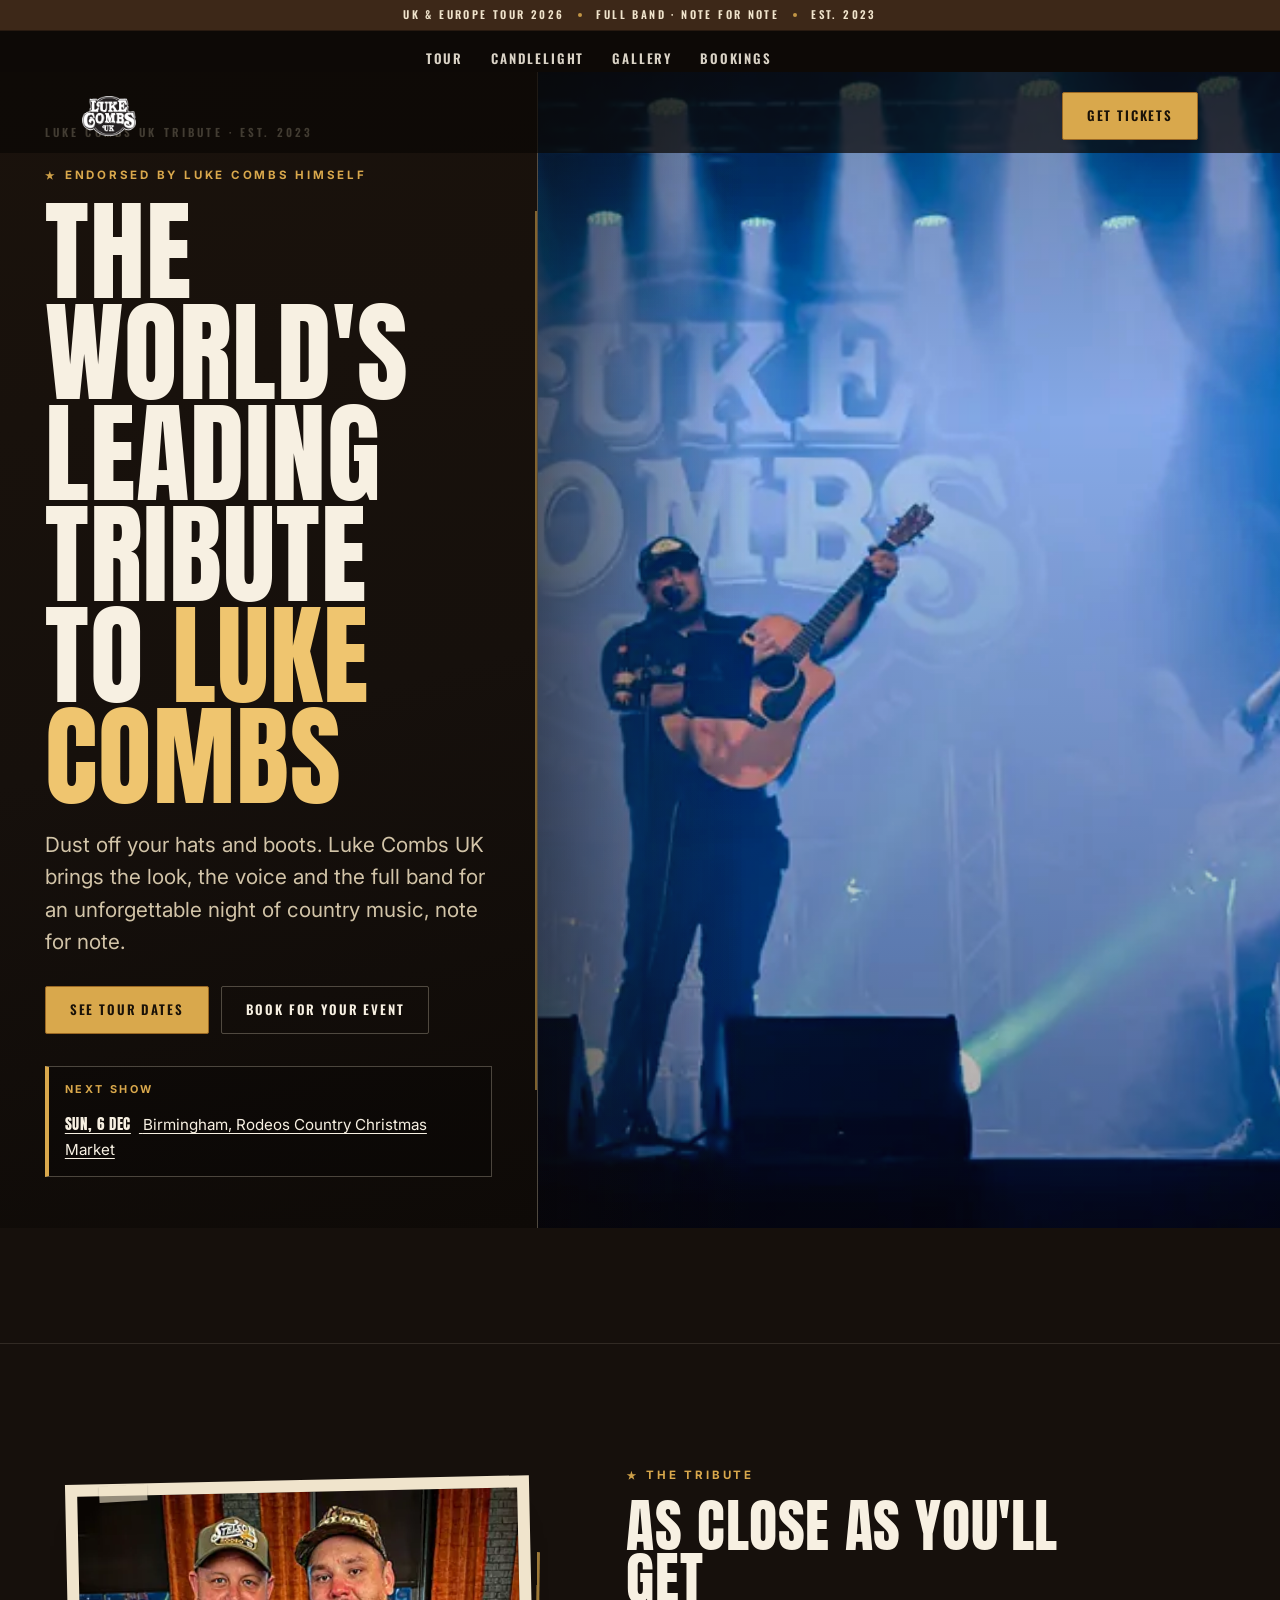
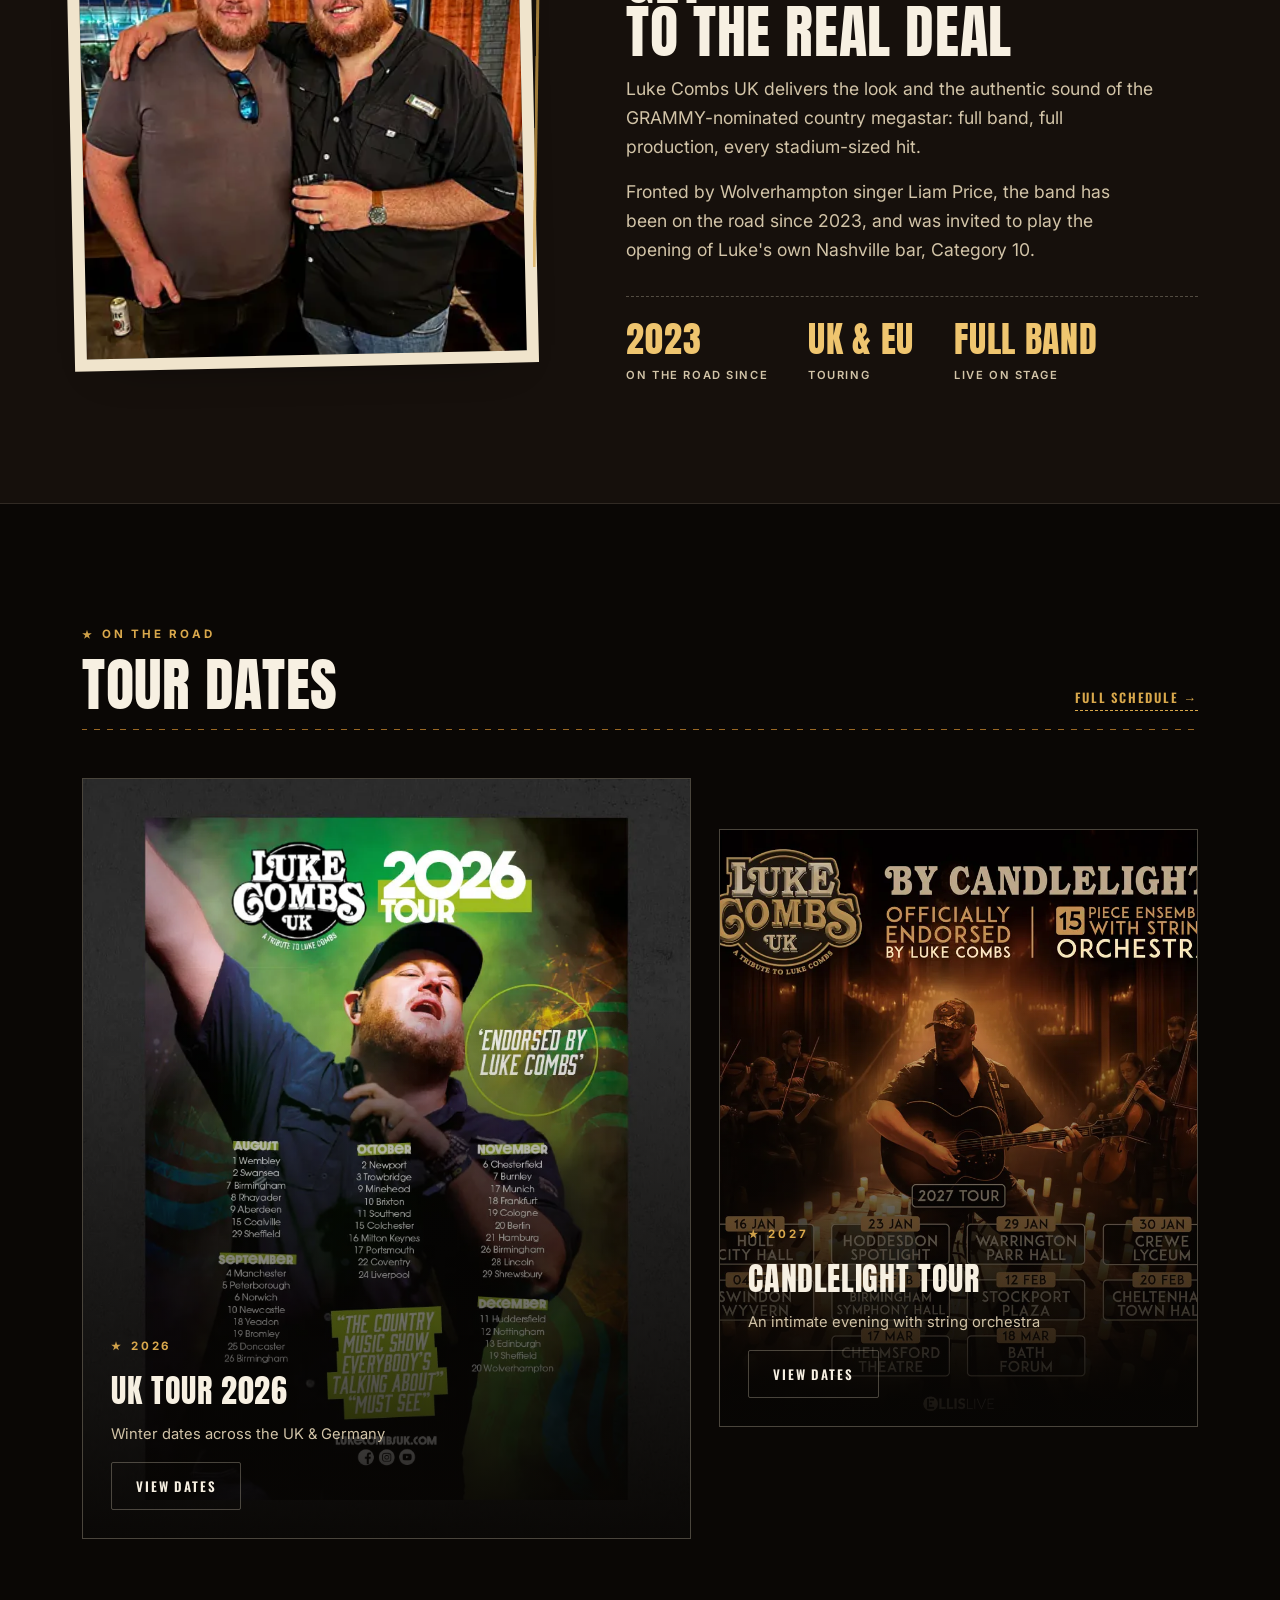
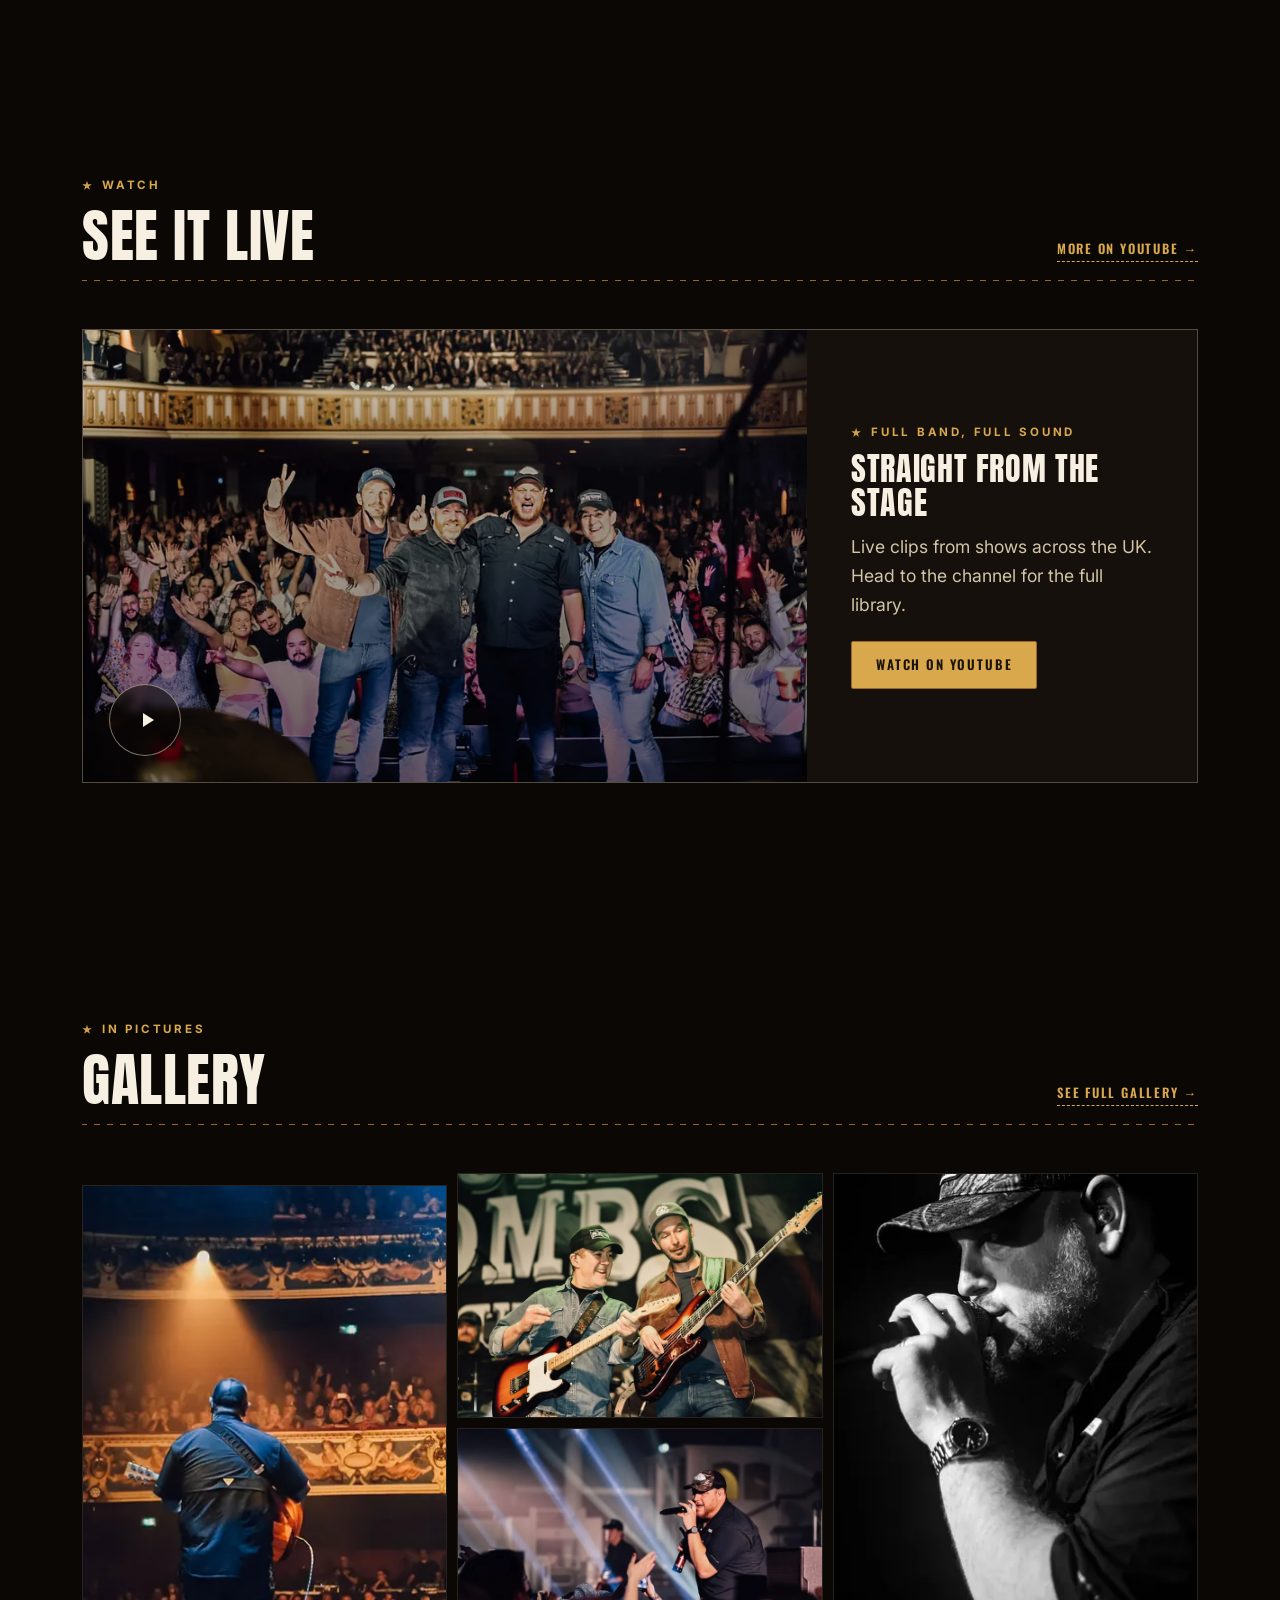
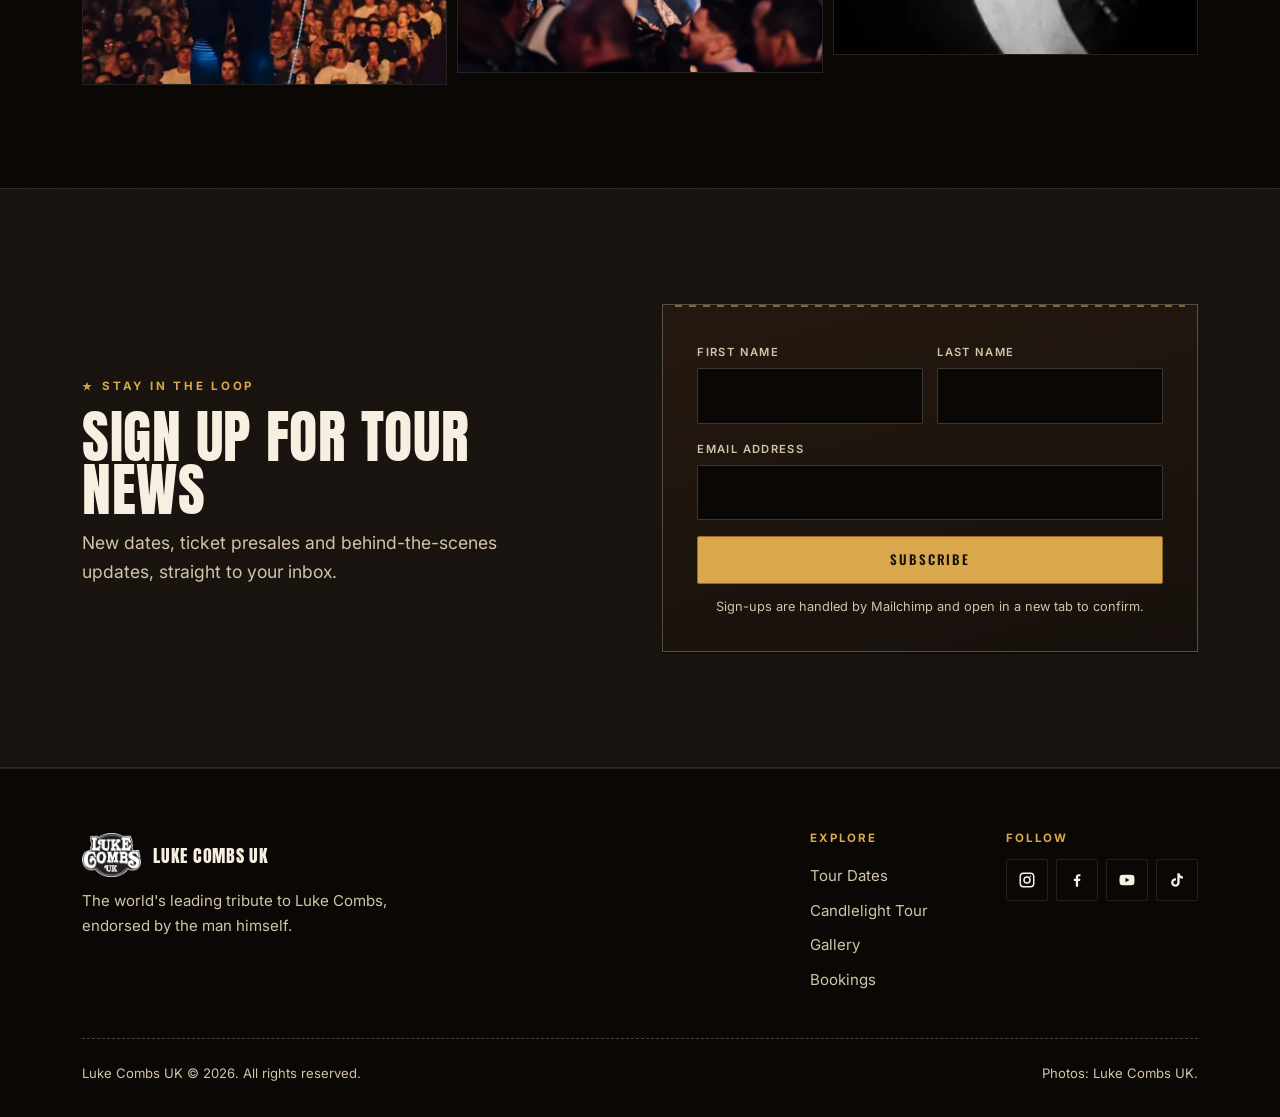
==== commit 003fac98: "Editorial poster redesign: split hero, masthead, no face overlap Restore a clearly distinct country/" ====
--- a/index.html
+++ b/index.html
@@ -19,8 +19,8 @@
 <meta name="theme-color" content="#0c0a08">
 <link rel="preconnect" href="https://fonts.googleapis.com">
 <link rel="preconnect" href="https://fonts.gstatic.com" crossorigin>
-<link rel="stylesheet" href="https://fonts.googleapis.com/css2?family=Anton&amp;family=Inter:wght@400;600;700&amp;display=swap">
-<link rel="stylesheet" href="css/style.css?v=handcraft-1">
+<link rel="stylesheet" href="https://fonts.googleapis.com/css2?family=Anton&amp;family=Oswald:wght@500;600;700&amp;family=Inter:wght@400;600;700&amp;display=swap">
+<link rel="stylesheet" href="css/style.css?v=poster-2">
 <script type="application/ld+json">
 {
  "@context": "https://schema.org",
@@ -49,6 +49,7 @@
 <body>
 <a class="skip-link" href="#main">Skip to content</a>
 <header class="site-header">
+  <div class="masthead-bar" aria-hidden="true"><span>UK &amp; Europe Tour 2026</span><span class="dot"></span><span>Full Band · Note For Note</span><span class="dot"></span><span>Est. 2023</span></div>
   <div class="wrap">
     <nav class="main-nav" aria-label="Main">
       <ul><li><a href="tour/">Tour</a></li><li><a href="candlelight/">Candlelight</a></li><li><a href="gallery/">Gallery</a></li><li><a href="contact/">Bookings</a></li></ul>
@@ -72,19 +73,28 @@
 
 <main id="main">
 <section class="hero" aria-labelledby="hero-title">
-  <div class="hero-media"><picture><source media="(max-width: 720px)" type="image/webp" srcset="img/Gallery19-360.webp 360w, img/Gallery19-720.webp 720w, img/Gallery19-1080.webp 1080w" sizes="100vw"><source type="image/webp" srcset="img/Gallery16-480.webp 480w, img/Gallery16-960.webp 960w, img/Gallery16-1920.webp 1920w" sizes="100vw"><img src="img/Gallery16-960.jpg" width="1920" height="1080" alt="" decoding="async" fetchpriority="high"></picture></div>
-  <div class="wrap hero-content">
-    <p class="eyebrow">Endorsed by Luke Combs himself</p>
-    <h1 class="hero-title display" id="hero-title">The world's leading tribute to <em>Luke Combs</em></h1>
-    <p class="hero-sub">Dust off your hats and boots. Luke Combs UK brings the look, the voice and the full band for an unforgettable night of country music, note for note.</p>
-    <div class="hero-actions">
-      <a href="tour/" class="btn btn-primary">See Tour Dates</a>
-      <a href="contact/" class="btn btn-outline">Book For Your Event</a>
-    </div>
-    <p class="hero-next" data-next-show>
-      <span class="label">Next show</span>
-      <a href="tour/#next"><time datetime="2026-11-06" data-next-date>Fri 6 Nov</time> <span data-next-venue>Chesterfield, Winding Wheel</span></a>
-    </p>
+  <div class="hero-copy-panel">
+    <div class="hero-content">
+      <p class="mast-kicker">Luke Combs UK Tribute · Est. 2023</p>
+      <p class="eyebrow">Endorsed by Luke Combs himself</p>
+      <h1 class="hero-title display" id="hero-title">The world&#x27;s leading tribute to <em>Luke Combs</em></h1>
+      <p class="hero-sub">Dust off your hats and boots. Luke Combs UK brings the look, the voice and the full band for an unforgettable night of country music, note for note.</p>
+      <div class="hero-actions">
+        <a href="tour/" class="btn btn-primary">See Tour Dates</a>
+        <a href="contact/" class="btn btn-outline">Book For Your Event</a>
+      </div>
+      <p class="hero-next" data-next-show>
+        <span class="label">Next show</span>
+        <a href="tour/#next"><time datetime="2026-11-06" data-next-date>Fri 6 Nov</time> <span data-next-venue>Chesterfield, Winding Wheel</span></a>
+      </p>
+    </div>
+  </div>
+  <div class="hero-media" aria-hidden="true">
+    <picture>
+      <source media="(max-width: 720px)" type="image/webp" srcset="img/Gallery19-360.webp 360w, img/Gallery19-720.webp 720w, img/Gallery19-1080.webp 1080w" sizes="100vw">
+      <source type="image/webp" srcset="img/Gallery16-480.webp 480w, img/Gallery16-960.webp 960w, img/Gallery16-1920.webp 1920w" sizes="(min-width: 921px) 58vw, 100vw">
+      <img src="img/Gallery16-960.jpg" width="1920" height="1080" alt="" decoding="async" fetchpriority="high">
+    </picture>
   </div>
 </section>
 
--- a/css/style.css
+++ b/css/style.css
@@ -1,35 +1,34 @@
-/* Luke Combs UK — handcrafted stage look
-   Same brand bones (near-black, stage gold, Anton + Inter), less template:
-   warmer paper/leather tones, sharper type hierarchy, fewer identical cards,
-   stitch/star accents, softer shadows, editorial asymmetry. */
+/* Luke Combs UK — editorial country/folk poster refresh (v2)
+   Asymmetric hero, masthead header, cream-on-leather type, off-axis sections.
+   Content/pages/functionality unchanged. */
 
 :root{
-  --ink:#f4eee3;
-  --ink-dim:#c9bfad;
-  --ground:#100d0a;
-  --ground-2:#1a1511;
-  --ground-3:#241e18;
-  --leather:#3a2a1c;
-  --paper:#e8dcc6;
-  --line:rgba(232,220,198,.14);
-  --line-strong:rgba(232,220,198,.28);
-  --gold:#d4a04a;
-  --gold-bright:#ecc06a;
-  --gold-deep:#a8732a;
+  --ink:#f7f0e2;
+  --ink-dim:#d2c4a8;
+  --ground:#0a0705;
+  --ground-2:#16100c;
+  --ground-3:#221811;
+  --leather:#3d2818;
+  --paper:#f0e4cc;
+  --cream:#f7f0e2;
+  --line:rgba(240,228,204,.12);
+  --line-strong:rgba(240,228,204,.28);
+  --gold:#d9a84c;
+  --gold-bright:#efc56f;
+  --gold-deep:#9a6824;
   --red:#b91f24;
-  --shadow:0 18px 40px -24px rgba(0,0,0,.75);
-  --shadow-soft:0 2px 0 rgba(0,0,0,.35);
-  --container:1160px;
+  --shadow:0 22px 50px -28px rgba(0,0,0,.85);
+  --shadow-soft:0 2px 0 rgba(0,0,0,.4);
+  --container:1180px;
   --radius:2px;
-  --radius-card:0;
-  --step-0:clamp(1.02rem, .98rem + .2vw, 1.08rem);
-  --step-1:clamp(1.12rem, 1.04rem + .4vw, 1.28rem);
-  --step-2:clamp(1.35rem, 1.15rem + .9vw, 1.75rem);
-  --step-3:clamp(2rem, 1.35rem + 2.4vw, 3.15rem);
-  --step-5:clamp(2.55rem, 1.25rem + 5.8vw, 6.2rem);
-  --section:clamp(68px, 8.5vw, 112px);
+  --step-0:clamp(1.02rem, .98rem + .2vw, 1.1rem);
+  --step-1:clamp(1.12rem, 1.04rem + .4vw, 1.3rem);
+  --step-2:clamp(1.4rem, 1.15rem + 1vw, 1.85rem);
+  --step-3:clamp(2.15rem, 1.3rem + 3vw, 3.6rem);
+  --step-5:clamp(2.8rem, 1.1rem + 7.2vw, 7.1rem);
+  --section:clamp(72px, 9vw, 128px);
   --ease:cubic-bezier(.25,.7,.2,1);
-  --stitch:repeating-linear-gradient(90deg, var(--gold) 0 6px, transparent 6px 12px);
+  --stitch:repeating-linear-gradient(90deg, var(--gold) 0 7px, transparent 7px 14px);
 }
 
 *{box-sizing:border-box;margin:0;padding:0}
@@ -41,24 +40,23 @@
   -webkit-font-smoothing:antialiased; text-rendering:optimizeLegibility;
   position:relative;
 }
-/* dual grain + warm vignette — paper/stage feel instead of flat dark UI */
 body::before{
   content:""; position:fixed; inset:0; z-index:1; pointer-events:none;
-  opacity:.07; mix-blend-mode:overlay;
+  opacity:.055; mix-blend-mode:overlay;
   background-image:url("data:image/svg+xml,%3Csvg xmlns='http://www.w3.org/2000/svg' width='160' height='160'%3E%3Cfilter id='n'%3E%3CfeTurbulence type='fractalNoise' baseFrequency='0.85' numOctaves='3' stitchTiles='stitch'/%3E%3C/filter%3E%3Crect width='100%25' height='100%25' filter='url(%23n)'/%3E%3C/svg%3E");
 }
 body::after{
   content:""; position:fixed; inset:0; z-index:0; pointer-events:none;
   background:
-    radial-gradient(ellipse 90% 55% at 50% -10%, rgba(212,160,74,.07), transparent 60%),
-    radial-gradient(ellipse 70% 40% at 100% 100%, rgba(58,42,28,.45), transparent 55%);
+    radial-gradient(ellipse 80% 50% at 0% 0%, rgba(217,168,76,.06), transparent 55%),
+    radial-gradient(ellipse 60% 40% at 100% 100%, rgba(61,40,24,.55), transparent 55%);
 }
 img{max-width:100%;height:auto;display:block}
 picture{display:contents}
 a{color:inherit;text-decoration:none}
 ul,ol{list-style:none}
 button{font:inherit;color:inherit}
-.wrap{max-width:var(--container);margin:0 auto;padding:0 clamp(18px,4vw,30px); position:relative; z-index:2}
+.wrap{max-width:var(--container);margin:0 auto;padding:0 clamp(18px,4vw,32px); position:relative; z-index:2}
 p a{color:var(--gold-bright);text-decoration:underline;text-underline-offset:3px;text-decoration-thickness:1px}
 p a:hover{color:var(--ink)}
 
@@ -70,47 +68,61 @@
 
 .display{
   font-family:'Anton',Impact,'Arial Narrow',sans-serif; font-weight:400;
-  text-transform:uppercase; letter-spacing:.018em; line-height:.96;
+  text-transform:uppercase; letter-spacing:.01em; line-height:.92;
 }
 .eyebrow{
   display:inline-flex; align-items:center; gap:10px;
   font-size:.72rem; font-weight:700; letter-spacing:.24em; text-transform:uppercase;
   color:var(--gold);
 }
-/* small star instead of identical gold bars on every section */
 .eyebrow::before{
   content:""; width:10px; height:10px; flex-shrink:0;
   background:var(--gold);
   clip-path:polygon(50% 0%, 61% 35%, 98% 35%, 68% 57%, 79% 91%, 50% 70%, 21% 91%, 32% 57%, 2% 35%, 39% 35%);
-  opacity:.9;
+  opacity:.95;
 }
 .muted{color:var(--ink-dim)}
 
-/* ---------- Header ---------- */
+/* ---------- Masthead header ---------- */
 .site-header{
   position:fixed; inset:0 0 auto 0; z-index:250;
-  padding:calc(16px + env(safe-area-inset-top)) 0 16px;
-  transition:background .3s ease, padding .3s ease, border-color .3s ease;
+  background:rgba(10,7,5,.72);
   border-bottom:1px solid transparent;
-  transform:translateZ(0); will-change:transform;
+  transition:background .3s ease, border-color .3s ease;
+  transform:translateZ(0);
 }
 .site-header.solid,.site-header.scrolled{
-  background:rgba(16,13,10,.94); backdrop-filter:blur(12px); -webkit-backdrop-filter:blur(12px);
-  padding-top:calc(10px + env(safe-area-inset-top)); padding-bottom:10px;
+  background:rgba(10,7,5,.96); backdrop-filter:blur(12px); -webkit-backdrop-filter:blur(12px);
   border-color:var(--line);
 }
-.site-header .wrap{display:grid; grid-template-columns:1fr auto 1fr; align-items:center; gap:16px}
-.brand{grid-column:2; justify-self:center; display:flex}
-.brand img{height:42px; width:auto}
-.main-nav{grid-column:1; justify-self:start}
-.main-nav ul{display:flex; gap:26px}
+.masthead-bar{
+  display:flex; align-items:center; justify-content:center; gap:14px; flex-wrap:wrap;
+  padding:6px 16px;
+  background:var(--leather);
+  color:var(--paper);
+  font-family:'Oswald',Impact,sans-serif;
+  font-size:.68rem; font-weight:600; letter-spacing:.22em; text-transform:uppercase;
+  border-bottom:1px solid rgba(0,0,0,.35);
+}
+.masthead-bar .dot{
+  width:4px; height:4px; border-radius:50%; background:var(--gold); opacity:.85;
+}
+.site-header .wrap{
+  display:grid; grid-template-columns:auto 1fr auto; align-items:center; gap:20px;
+  padding-top:12px; padding-bottom:12px;
+}
+.brand{grid-column:1; justify-self:start; display:flex}
+.brand img{height:40px; width:auto}
+.main-nav{grid-column:2; justify-self:center}
+.main-nav ul{display:flex; gap:28px}
 .main-nav a{
-  font-size:.8rem; font-weight:600; letter-spacing:.1em; text-transform:uppercase;
-  padding:6px 0; position:relative; opacity:.85;
+  font-family:'Oswald',sans-serif;
+  font-size:.82rem; font-weight:600; letter-spacing:.14em; text-transform:uppercase;
+  padding:6px 0; position:relative; opacity:.88;
 }
 .main-nav a::after{
-  content:""; position:absolute; left:0; right:0; bottom:0; height:1px;
-  background:var(--stitch); transform:scaleX(0); transform-origin:left; transition:transform .28s var(--ease);
+  content:""; position:absolute; left:0; right:0; bottom:0; height:2px;
+  background:var(--gold); transform:scaleX(0); transform-origin:left; transition:transform .28s var(--ease);
 }
 .main-nav a:hover,.main-nav a[aria-current]{opacity:1; color:var(--gold-bright)}
 .main-nav a:hover::after,.main-nav a[aria-current]::after{transform:scaleX(1)}
@@ -118,16 +130,17 @@
 
 .btn{
   display:inline-flex; align-items:center; justify-content:center; gap:8px;
-  min-height:46px; padding:12px 22px; border-radius:var(--radius);
-  font-size:.78rem; font-weight:700; letter-spacing:.12em; text-transform:uppercase;
+  min-height:48px; padding:12px 24px; border-radius:var(--radius);
+  font-family:'Oswald',sans-serif;
+  font-size:.82rem; font-weight:600; letter-spacing:.14em; text-transform:uppercase;
   border:1.5px solid transparent; cursor:pointer; white-space:nowrap;
-  transition:background .2s ease, border-color .2s ease, color .2s ease, box-shadow .2s ease;
-}
-.btn:hover{box-shadow:inset 0 -2px 0 rgba(0,0,0,.2)}
+  transition:background .2s ease, border-color .2s ease, color .2s ease, transform .2s ease;
+}
+.btn:hover{transform:translateY(-1px)}
 .btn-primary{background:var(--gold); color:#1a1208; border-color:var(--gold-deep)}
 .btn-primary:hover{background:var(--gold-bright); border-color:var(--gold)}
 .btn-outline{border-color:var(--line-strong); color:var(--ink); background:transparent}
-.btn-outline:hover{border-color:var(--gold); color:var(--gold-bright); background:rgba(212,160,74,.06)}
+.btn-outline:hover{border-color:var(--gold); color:var(--gold-bright); background:rgba(217,168,76,.08)}
 .btn-block{width:100%}
 
 .nav-toggle{display:none; background:none; border:0; padding:12px; margin:-12px; cursor:pointer; -webkit-tap-highlight-color:transparent}
@@ -140,76 +153,117 @@
 .nav-toggle[aria-expanded="true"] .hamburger span:nth-child(2){opacity:0}
 .nav-toggle[aria-expanded="true"] .hamburger span:nth-child(3){top:7px; transform:rotate(-45deg)}
 
-/* ---------- Hero ---------- */
-.hero{position:relative; min-height:100svh; display:flex; align-items:flex-end; overflow:hidden; background:#050403}
-.hero-media{position:absolute; inset:0}
-.hero-media img{width:100%; height:100%; object-fit:cover; object-position:62% 28%; opacity:.92; filter:saturate(1.05) contrast(1.04)}
-/* photographic vignette — less multi-stop "AI template" gradient */
-.hero-media::after{
-  content:""; position:absolute; inset:0;
+/* ---------- Asymmetric poster hero (no text over faces) ---------- */
+.hero{
+  position:relative; min-height:100svh;
+  display:grid;
+  grid-template-columns:minmax(300px, 42%) minmax(0, 1fr);
+  background:var(--ground-2);
+  overflow:hidden;
+  padding-top:calc(72px + env(safe-area-inset-top));
+}
+.hero-copy-panel{
+  position:relative; z-index:3;
+  display:flex; align-items:center;
   background:
-    linear-gradient(105deg, rgba(16,13,10,.88) 0%, rgba(16,13,10,.45) 38%, rgba(16,13,10,.08) 62%, transparent 78%),
-    linear-gradient(180deg, rgba(16,13,10,.5) 0%, transparent 28%, rgba(16,13,10,.25) 58%, var(--ground) 100%);
-}
-.hero-content{width:100%; position:relative; z-index:2; padding-bottom:clamp(44px,7.5vh,88px); padding-top:120px}
-.hero-content .eyebrow{margin-bottom:18px}
-.hero-title{font-size:var(--step-5); max-width:12.5ch; text-shadow:0 2px 24px rgba(0,0,0,.55)}
+    linear-gradient(165deg, #1a120c 0%, var(--ground-2) 55%, #0e0a07 100%);
+  border-right:1px solid var(--line-strong);
+  padding:clamp(28px,4vw,56px) clamp(22px,3.5vw,48px);
+}
+.hero-copy-panel::after{
+  content:""; position:absolute; right:0; top:12%; bottom:12%; width:2px;
+  background:var(--stitch); opacity:.55;
+}
+.hero-content{width:100%; max-width:34rem; position:relative; z-index:2}
+.mast-kicker{
+  font-family:'Oswald',sans-serif;
+  font-size:.7rem; font-weight:600; letter-spacing:.28em; text-transform:uppercase;
+  color:var(--ink-dim); margin-bottom:18px;
+}
+.hero-content .eyebrow{margin-bottom:16px}
+.hero-title{
+  font-size:var(--step-5);
+  max-width:11ch;
+  color:var(--cream);
+  text-shadow:none;
+}
 .hero-title em{font-style:normal; color:var(--gold-bright)}
-.hero-sub{max-width:48ch; margin-top:20px; color:var(--ink-dim); font-size:var(--step-1); line-height:1.55}
-.hero-actions{display:flex; gap:12px; margin-top:30px; flex-wrap:wrap}
+.hero-sub{
+  max-width:38ch; margin-top:22px; color:var(--ink-dim);
+  font-size:var(--step-1); line-height:1.55;
+}
+.hero-actions{display:flex; gap:12px; margin-top:28px; flex-wrap:wrap}
 .hero-next{
-  margin-top:34px; padding-top:16px;
-  border-top:1px dashed var(--line-strong);
-  display:flex; gap:14px; align-items:baseline; flex-wrap:wrap; max-width:560px;
+  margin-top:32px; padding:14px 16px;
+  border:1px solid var(--line-strong); border-left:4px solid var(--gold);
+  background:rgba(0,0,0,.25);
+  display:flex; gap:12px; align-items:baseline; flex-wrap:wrap;
   font-size:.95rem;
 }
-.hero-next .label{font-size:.7rem; font-weight:700; letter-spacing:.22em; text-transform:uppercase; color:var(--gold)}
+.hero-next .label{font-size:.68rem; font-weight:700; letter-spacing:.22em; text-transform:uppercase; color:var(--gold)}
 .hero-next a{color:var(--ink)}
 .hero-next a:hover{color:var(--gold-bright)}
 .hero-next time{font-family:'Anton',sans-serif; text-transform:uppercase; letter-spacing:.04em; margin-right:8px}
+
+.hero-media{
+  position:relative; min-height:100%;
+  background:#050403;
+}
+.hero-media img{
+  width:100%; height:100%; min-height:100%;
+  object-fit:cover;
+  object-position:68% 30%;
+  filter:saturate(1.06) contrast(1.05);
+}
+.hero-media::after{
+  content:""; position:absolute; inset:0; pointer-events:none;
+  background:
+    linear-gradient(90deg, rgba(10,7,5,.55) 0%, transparent 28%),
+    linear-gradient(180deg, rgba(10,7,5,.25) 0%, transparent 30%, rgba(10,7,5,.35) 100%);
+}
 
 /* ---------- Sections ---------- */
 section{padding:var(--section) 0; position:relative; z-index:2}
 .section-head{
   display:flex; justify-content:space-between; align-items:flex-end; gap:24px;
-  margin-bottom:clamp(26px,3.8vw,44px); flex-wrap:wrap;
-  padding-bottom:16px;
+  margin-bottom:clamp(28px,4vw,48px); flex-wrap:wrap;
+  padding-bottom:18px;
   border-bottom:1px solid transparent;
-  border-image:repeating-linear-gradient(90deg, var(--gold-deep) 0 5px, transparent 5px 11px) 1;
-}
-.section-title{font-size:var(--step-3); margin-top:10px; max-width:18ch}
+  border-image:repeating-linear-gradient(90deg, var(--gold-deep) 0 6px, transparent 6px 13px) 1;
+}
+.section-title{font-size:var(--step-3); margin-top:10px; max-width:16ch; color:var(--cream)}
 .section-link{
-  font-size:.76rem; font-weight:700; letter-spacing:.12em; text-transform:uppercase;
+  font-family:'Oswald',sans-serif;
+  font-size:.8rem; font-weight:600; letter-spacing:.14em; text-transform:uppercase;
   color:var(--gold); border-bottom:1px dashed currentColor; padding-bottom:2px;
 }
 .section-link:hover{color:var(--gold-bright)}
 
-/* editorial about: offset media, polaroid-style frame for the low-res endorsement photo */
+/* about — reversed bias, off-axis */
+.about{background:var(--ground-2); border-block:1px solid var(--line)}
 .about-grid{
-  display:grid; grid-template-columns:1.15fr .85fr; gap:clamp(32px,5.5vw,72px);
-  align-items:start;
-}
-.about-copy p:not(.eyebrow){color:var(--ink-dim); margin-top:16px; max-width:52ch; font-size:var(--step-0)}
+  display:grid; grid-template-columns:.9fr 1.1fr; gap:clamp(36px,6vw,80px);
+  align-items:center;
+}
+.about-copy{order:2}
+.about-media{order:1; margin:0; position:relative; max-width:440px; justify-self:start; transform:rotate(-1.2deg)}
+.about-copy p:not(.eyebrow){color:var(--ink-dim); margin-top:16px; max-width:48ch; font-size:var(--step-0)}
 .about-copy .section-title{margin-top:10px; margin-bottom:4px}
-.about-media{
-  margin:clamp(8px,2vw,24px) 0 0 clamp(0px,2vw,28px);
-  position:relative; max-width:420px; justify-self:end;
-}
 .about-media img{
   width:100%; max-width:514px;
   border:0; border-radius:0;
   box-shadow:var(--shadow-soft), 0 22px 48px -28px rgba(0,0,0,.8);
-  outline:10px solid var(--paper);
+  outline:12px solid var(--paper);
   outline-offset:0;
   background:var(--paper);
 }
 .about-media::before{
-  content:""; position:absolute; left:-14px; top:18%; bottom:22%; width:3px;
-  background:var(--stitch); opacity:.7; transform:rotate(-2deg);
+  content:""; position:absolute; right:-16px; top:14%; bottom:18%; width:3px;
+  background:var(--stitch); opacity:.7; transform:rotate(2deg);
 }
 .about-media::after{
-  content:""; position:absolute; right:18px; top:-8px; width:42px; height:14px;
-  background:rgba(232,220,198,.55); transform:rotate(3deg);
+  content:""; position:absolute; left:22px; top:-10px; width:48px; height:16px;
+  background:rgba(240,228,204,.6); transform:rotate(-2deg);
   box-shadow:0 1px 2px rgba(0,0,0,.25);
 }
 .stat-row{
@@ -218,42 +272,40 @@
 }
 .stat b{
   font-family:'Anton',sans-serif; font-weight:400;
-  font-size:clamp(1.65rem,2.8vw,2.25rem); color:var(--gold-bright);
+  font-size:clamp(1.7rem,2.8vw,2.35rem); color:var(--gold-bright);
   display:block; text-transform:uppercase; line-height:1.05; letter-spacing:.02em;
 }
 .stat span{font-size:.7rem; font-weight:600; letter-spacing:.14em; text-transform:uppercase; color:var(--ink-dim)}
 
-/* ---------- Tour teaser — uneven pair, hard edges ---------- */
+/* tour teaser — staggered editorial pair */
 .tour-teaser-grid{
-  display:grid; grid-template-columns:1.05fr .95fr; gap:clamp(14px,2.2vw,22px);
-  align-items:stretch;
+  display:grid; grid-template-columns:1.12fr .88fr; gap:clamp(16px,2.4vw,28px);
+  align-items:start;
 }
 .tour-card{
   position:relative; border-radius:0; overflow:hidden; aspect-ratio:4/5;
   box-shadow:none; display:block; isolation:isolate;
   border:1px solid var(--line-strong);
 }
-.tour-card:first-child{margin-top:0}
-.tour-card:last-child{margin-top:clamp(18px,3vw,36px)}
+.tour-card:last-child{margin-top:clamp(28px,4vw,56px)}
 .tour-card img{position:absolute; inset:0; width:100%; height:100%; object-fit:cover; transition:transform .7s var(--ease); filter:saturate(.95)}
 .tour-card:hover img{transform:scale(1.03)}
 .tour-card::after{
   content:""; position:absolute; inset:0;
-  background:linear-gradient(0deg, rgba(8,6,4,.92) 0%, rgba(8,6,4,.35) 42%, transparent 72%);
+  background:linear-gradient(0deg, rgba(8,6,4,.94) 0%, rgba(8,6,4,.4) 45%, transparent 72%);
 }
 .tour-card-body{position:absolute; left:0; right:0; bottom:0; z-index:2; padding:clamp(18px,2.8vw,28px)}
 .tour-card-body h3{
   font-family:'Anton',sans-serif; font-weight:400;
-  font-size:clamp(1.55rem,2.4vw,2rem); text-transform:uppercase; margin-top:6px; letter-spacing:.02em;
+  font-size:clamp(1.6rem,2.5vw,2.15rem); text-transform:uppercase; margin-top:6px; letter-spacing:.02em;
 }
 .tour-card-body p:not(.eyebrow){color:var(--ink-dim); margin-top:4px; font-size:.92rem}
 .tour-card-body .btn{margin-top:16px}
 
-/* ---------- Next show — ticket stub ---------- */
 .next-show{
   border:1px solid var(--line-strong); border-left:4px solid var(--gold); border-radius:0;
   background:
-    linear-gradient(90deg, rgba(212,160,74,.08), transparent 40%),
+    linear-gradient(90deg, rgba(217,168,76,.1), transparent 42%),
     var(--ground-2);
   padding:20px 26px;
   display:flex; align-items:center; justify-content:space-between; gap:18px; flex-wrap:wrap;
@@ -270,7 +322,6 @@
 .next-show .date{font-size:clamp(1.35rem,2.4vw,1.75rem)}
 .next-show .venue{color:var(--ink-dim)}
 
-/* ---------- Tour list ---------- */
 .tour-section{padding-top:clamp(44px,5.5vw,68px)}
 .tour-month + .tour-month{margin-top:32px}
 .tour-month-h{
@@ -282,7 +333,7 @@
   display:grid; grid-template-columns:72px 1fr auto; gap:clamp(14px,2.8vw,28px); align-items:center;
   padding:16px 6px; border-bottom:1px solid var(--line); transition:background .2s ease;
 }
-.tour-row:hover{background:rgba(212,160,74,.04)}
+.tour-row:hover{background:rgba(217,168,76,.04)}
 .dateblock{display:grid; justify-items:center; line-height:1; text-align:center; font-variant-numeric:tabular-nums}
 .dateblock .dow{font-size:.66rem; font-weight:700; letter-spacing:.14em; text-transform:uppercase; color:var(--ink-dim)}
 .dateblock .day{font-family:'Anton',sans-serif; font-size:1.9rem; color:var(--gold-bright); margin:3px 0 2px; letter-spacing:.02em}
@@ -302,19 +353,19 @@
 .tour-filter button{
   background:transparent; border:1px solid var(--line); color:var(--ink-dim);
   min-height:38px; padding:0 16px; border-radius:var(--radius);
-  font-size:.72rem; font-weight:600; letter-spacing:.1em; text-transform:uppercase; cursor:pointer;
+  font-family:'Oswald',sans-serif;
+  font-size:.75rem; font-weight:600; letter-spacing:.1em; text-transform:uppercase; cursor:pointer;
 }
 .tour-filter button[aria-pressed="true"],.tour-filter button:hover{
-  border-color:var(--gold); color:var(--gold-bright); background:rgba(212,160,74,.08);
+  border-color:var(--gold); color:var(--gold-bright); background:rgba(217,168,76,.08);
 }
 .tour-empty{padding:28px 0; color:var(--ink-dim)}
 
-/* ---------- Watch panel ---------- */
 .watch-panel{
-  display:grid; grid-template-columns:1.25fr .75fr; border-radius:0; overflow:hidden;
+  display:grid; grid-template-columns:1.3fr .7fr; border-radius:0; overflow:hidden;
   box-shadow:none; background:var(--ground-2); border:1px solid var(--line-strong);
 }
-.watch-panel.watch-panel-wide{grid-template-columns:.9fr 1.1fr}
+.watch-panel.watch-panel-wide{grid-template-columns:.85fr 1.15fr}
 .watch-media{position:relative; display:block; aspect-ratio:16/10; overflow:hidden}
 .watch-panel-wide .watch-media{aspect-ratio:1}
 .watch-media img{width:100%; height:100%; object-fit:cover; transition:transform .65s var(--ease)}
@@ -326,7 +377,7 @@
 }
 .play-btn{
   width:72px; height:72px; border-radius:50%;
-  background:rgba(16,13,10,.55); border:1.5px solid rgba(232,220,198,.5);
+  background:rgba(10,7,5,.55); border:1.5px solid rgba(240,228,204,.5);
   display:flex; align-items:center; justify-content:center;
   backdrop-filter:blur(4px); transition:background .2s ease, color .2s ease, border-color .2s ease;
 }
@@ -335,25 +386,23 @@
 .watch-info{padding:clamp(26px,3.8vw,44px); display:flex; flex-direction:column; justify-content:center; align-items:flex-start}
 .watch-info h2,.watch-info h3{
   font-family:'Anton',sans-serif; font-weight:400;
-  font-size:clamp(1.5rem,2.4vw,2.05rem); text-transform:uppercase;
+  font-size:clamp(1.55rem,2.5vw,2.2rem); text-transform:uppercase;
   margin:10px 0 12px; line-height:1.05; letter-spacing:.02em;
 }
 .watch-info p:not(.eyebrow){color:var(--ink-dim); margin-bottom:22px; max-width:44ch}
 
-/* ---------- Gallery teaser — ragged collage ---------- */
 .gallery-bento{
   position:relative; display:grid; grid-template-columns:repeat(12,1fr); grid-template-rows:repeat(2,1fr);
-  gap:8px; height:clamp(320px,38vw,460px);
+  gap:10px; height:clamp(340px,40vw,500px);
 }
 .gallery-bento figure{margin:0; border-radius:0; overflow:hidden; position:relative; border:1px solid var(--line)}
 .gallery-bento img{width:100%; height:100%; object-fit:cover; transition:transform .65s var(--ease)}
 .gallery-bento:hover img{transform:scale(1.03)}
-.gallery-bento figure:nth-child(1){grid-column:1/4; grid-row:1/3}
-.gallery-bento figure:nth-child(2){grid-column:4/9; grid-row:1/2}
-.gallery-bento figure:nth-child(3){grid-column:4/9; grid-row:2/3}
-.gallery-bento figure:nth-child(4){grid-column:9/13; grid-row:1/3; margin-top:18px; margin-bottom:-18px}
-
-/* ---------- Gallery page ---------- */
+.gallery-bento figure:nth-child(1){grid-column:1/5; grid-row:1/3; transform:translateY(12px)}
+.gallery-bento figure:nth-child(2){grid-column:5/9; grid-row:1/2}
+.gallery-bento figure:nth-child(3){grid-column:5/9; grid-row:2/3}
+.gallery-bento figure:nth-child(4){grid-column:9/13; grid-row:1/3; margin-top:0; margin-bottom:18px}
+
 .gallery-featured{padding-bottom:0}
 .carousel-hero{position:relative; border-radius:0; overflow:hidden; border:1px solid var(--line-strong); box-shadow:none}
 .carousel-hero-track{display:flex; overflow-x:auto; scroll-snap-type:x mandatory; scrollbar-width:none}
@@ -364,8 +413,8 @@
 .carousel-arrow{
   position:absolute; top:50%; transform:translateY(-50%); z-index:2;
   width:46px; height:46px; border-radius:var(--radius);
-  background:rgba(16,13,10,.72); backdrop-filter:blur(6px);
-  border:1px solid rgba(232,220,198,.35); color:var(--ink);
+  background:rgba(10,7,5,.72); backdrop-filter:blur(6px);
+  border:1px solid rgba(240,228,204,.35); color:var(--ink);
   display:flex; align-items:center; justify-content:center; cursor:pointer;
   transition:background .2s ease, color .2s ease, border-color .2s ease;
 }
@@ -375,7 +424,7 @@
 .carousel-arrow.next{right:14px}
 .carousel-dots{display:flex; justify-content:center; gap:2px; margin-top:12px}
 .carousel-dots button{width:26px; height:26px; padding:0; border:0; background:none; cursor:pointer; display:grid; place-items:center}
-.carousel-dots button::before{content:""; width:7px; height:7px; border-radius:1px; background:rgba(232,220,198,.28); transition:width .2s ease, background .2s ease}
+.carousel-dots button::before{content:""; width:7px; height:7px; border-radius:1px; background:rgba(240,228,204,.28); transition:width .2s ease, background .2s ease}
 .carousel-dots button[aria-current]::before{background:var(--gold); width:20px}
 
 .gallery-collage{
@@ -389,12 +438,11 @@
 .lightbox{position:fixed; inset:0; background:rgba(6,5,4,.96); z-index:300; display:flex; align-items:center; justify-content:center; padding:40px}
 .lightbox img{max-width:min(92vw,1920px); max-height:86vh; width:auto; height:auto; border-radius:0; box-shadow:0 24px 64px rgba(0,0,0,.65); outline:1px solid var(--line)}
 .lightbox-close{position:absolute; top:max(16px, env(safe-area-inset-top)); right:20px; background:none; border:0; font-size:1.8rem; cursor:pointer; width:48px; height:48px}
-.lightbox-nav{position:absolute; top:50%; transform:translateY(-50%); background:rgba(16,13,10,.55); border:0; font-size:2.4rem; cursor:pointer; width:52px; height:64px; border-radius:var(--radius)}
+.lightbox-nav{position:absolute; top:50%; transform:translateY(-50%); background:rgba(10,7,5,.55); border:0; font-size:2.4rem; cursor:pointer; width:52px; height:64px; border-radius:var(--radius)}
 .lightbox-prev{left:12px}
 .lightbox-next{right:12px}
 .lightbox-counter{position:absolute; bottom:24px; left:50%; transform:translateX(-50%); color:var(--ink-dim); font-size:.85rem; letter-spacing:.05em; font-variant-numeric:tabular-nums}
 
-/* ---------- Newsletter / Contact — paper card ---------- */
 .cta-band{
   background:var(--ground-2);
   border-top:1px solid var(--line); border-bottom:1px solid var(--line);
@@ -404,11 +452,11 @@
   content:""; position:absolute; inset:0; pointer-events:none; opacity:.04;
   background-image:url("data:image/svg+xml,%3Csvg xmlns='http://www.w3.org/2000/svg' width='80' height='80'%3E%3Cfilter id='n'%3E%3CfeTurbulence type='fractalNoise' baseFrequency='1.1' numOctaves='2'/%3E%3C/filter%3E%3Crect width='100%25' height='100%25' filter='url(%23n)'/%3E%3C/svg%3E");
 }
-.cta-grid{display:grid; grid-template-columns:1fr 1fr; gap:clamp(32px,5.5vw,68px); align-items:center}
+.cta-grid{display:grid; grid-template-columns:1fr 1.05fr; gap:clamp(32px,5.5vw,72px); align-items:center}
 .cta-grid-top{align-items:start}
 .cta-copy p:not(.eyebrow),.cta-grid .muted{color:var(--ink-dim); margin-top:12px; max-width:42ch}
 .form-card{
-  background:linear-gradient(165deg, #1f1914 0%, var(--ground-2) 100%);
+  background:linear-gradient(165deg, #241910 0%, var(--ground-2) 100%);
   border:1px solid var(--line-strong); border-radius:0;
   padding:clamp(22px,3.6vw,34px); box-shadow:var(--shadow-soft);
   position:relative;
@@ -423,11 +471,11 @@
 .field label{display:block; font-size:.7rem; font-weight:600; letter-spacing:.12em; text-transform:uppercase; color:var(--ink-dim); margin-bottom:7px}
 .field input{
   width:100%; min-height:48px; background:var(--ground);
-  border:1px solid rgba(232,220,198,.22); color:var(--ink);
+  border:1px solid rgba(240,228,204,.22); color:var(--ink);
   padding:12px 14px; border-radius:var(--radius); font:inherit;
   transition:border-color .2s ease;
 }
-.field input:focus{outline:none; border-color:var(--gold); box-shadow:0 0 0 3px rgba(212,160,74,.2)}
+.field input:focus{outline:none; border-color:var(--gold); box-shadow:0 0 0 3px rgba(217,168,76,.2)}
 .field-row{display:grid; grid-template-columns:1fr 1fr; gap:14px}
 .hp-field{position:absolute; left:-5000px; width:1px; height:1px; overflow:hidden}
 .form-note{font-size:.8rem; color:var(--ink-dim); margin-top:12px; text-align:center}
@@ -441,7 +489,6 @@
   clip-path:polygon(50% 0%, 61% 35%, 98% 35%, 68% 57%, 79% 91%, 50% 70%, 21% 91%, 32% 57%, 2% 35%, 39% 35%);
 }
 
-/* ---------- Footer ---------- */
 .site-footer{padding:64px 0 32px; border-top:1px solid var(--line); position:relative; z-index:2}
 .footer-top{
   display:flex; justify-content:space-between; align-items:flex-start; gap:40px; flex-wrap:wrap;
@@ -463,13 +510,12 @@
   transition:color .2s ease, border-color .2s ease, background .2s ease;
 }
 .social-icon svg{width:18px; height:18px}
-.social-icon:hover{color:var(--gold-bright); border-color:var(--gold); background:rgba(212,160,74,.08)}
+.social-icon:hover{color:var(--gold-bright); border-color:var(--gold); background:rgba(217,168,76,.08)}
 .footer-bottom{display:flex; justify-content:space-between; gap:12px 20px; flex-wrap:wrap}
 .footer-bottom small{color:var(--ink-dim); font-size:.82rem}
 
-/* ---------- Breadcrumbs & page hero ---------- */
 .breadcrumbs{
-  padding:calc(92px + env(safe-area-inset-top)) 0 12px; font-size:.7rem; font-weight:600;
+  padding:calc(108px + env(safe-area-inset-top)) 0 12px; font-size:.7rem; font-weight:600;
   letter-spacing:.12em; text-transform:uppercase; color:var(--ink-dim);
   border-bottom:1px solid var(--line); background:var(--ground-2);
 }
@@ -494,7 +540,7 @@
     var(--ground-2);
 }
 .page-hero .eyebrow{margin-bottom:12px}
-.page-hero h1{font-size:clamp(2.45rem,1.5rem + 4.2vw,4.7rem)}
+.page-hero h1{font-size:clamp(2.55rem,1.4rem + 4.8vw,5rem); color:var(--cream)}
 .page-hero p:not(.eyebrow){color:var(--ink-dim); margin-top:14px; max-width:54ch; font-size:var(--step-1); line-height:1.5}
 .page-hero .hero-actions{margin-top:26px}
 .page-404{min-height:100svh; display:flex; align-items:center; text-align:center}
@@ -503,15 +549,13 @@
 .page-404 p:not(.eyebrow){margin-left:auto; margin-right:auto}
 .page-404 .hero-actions{justify-content:center}
 
-/* ---------- Sticky mobile CTA ---------- */
 .sticky-mobile-cta{
   display:none; position:fixed; left:0; right:0; bottom:0; z-index:120;
   padding:10px 16px calc(10px + env(safe-area-inset-bottom));
-  background:rgba(16,13,10,.95); backdrop-filter:blur(10px); border-top:1px solid var(--line);
+  background:rgba(10,7,5,.95); backdrop-filter:blur(10px); border-top:1px solid var(--line);
 }
 .sticky-mobile-cta a{flex:1}
 
-/* ---------- Mobile nav drawer ---------- */
 html.nav-open,html.nav-open body{overflow:hidden}
 .mobile-nav{
   position:fixed; inset:0; z-index:150;
@@ -522,7 +566,7 @@
 }
 .mobile-nav::before{
   content:""; position:absolute; inset:0; pointer-events:none;
-  background:radial-gradient(circle at 90% 0%, rgba(212,160,74,.12), transparent 50%);
+  background:radial-gradient(circle at 90% 0%, rgba(217,168,76,.12), transparent 50%);
 }
 .mobile-nav.open{opacity:1; visibility:visible; pointer-events:auto; transition:opacity .35s ease}
 .mobile-nav-links li{opacity:0; transform:translateY(14px); transition:opacity .35s ease, transform .35s ease; transition-delay:calc(var(--i,0) * 60ms)}
@@ -545,18 +589,41 @@
   .main-nav{display:none}
   .nav-toggle{display:block}
   .site-header .wrap{grid-template-columns:auto 1fr auto auto}
-  .brand{grid-column:1; justify-self:start}
-  .brand img{height:36px}
+  .brand{grid-column:1}
+  .brand img{height:34px}
   .header-cta{grid-column:3}
   .nav-toggle{grid-column:4; justify-self:end; margin-left:8px}
+  .masthead-bar{display:none}
+  .hero{
+    grid-template-columns:1fr;
+    grid-template-rows:minmax(42vh, 48vh) auto;
+    min-height:auto;
+    padding-top:calc(58px + env(safe-area-inset-top));
+  }
+  .hero-media{grid-row:1; min-height:42vh; max-height:52vh}
+  .hero-media img{object-position:center 18%; min-height:42vh}
+  .hero-media::after{
+    background:
+      linear-gradient(180deg, rgba(10,7,5,.2) 0%, transparent 35%, rgba(10,7,5,.55) 100%);
+  }
+  .hero-copy-panel{
+    grid-row:2;
+    border-right:0; border-top:1px solid var(--line-strong);
+    padding:clamp(24px,5vw,36px) clamp(18px,4vw,28px) clamp(36px,6vw,52px);
+    align-items:flex-start;
+  }
+  .hero-copy-panel::after{display:none}
+  .hero-title{max-width:12ch; font-size:clamp(2.35rem,9.5vw,3.2rem)}
   .about-grid,.cta-grid{grid-template-columns:1fr}
-  .about-media{max-width:360px; margin-left:0; justify-self:start}
+  .about-copy,.about-media{order:initial}
+  .about-media{max-width:360px; transform:none; justify-self:start}
   .tour-teaser-grid{grid-template-columns:1fr 1fr}
   .tour-card:last-child{margin-top:0}
   .watch-panel,.watch-panel.watch-panel-wide{grid-template-columns:1fr}
   .gallery-collage{grid-template-columns:repeat(4,1fr)}
   .footer-links{gap:32px}
   .next-show::before{display:none}
+  .gallery-bento figure:nth-child(1){transform:none}
   .gallery-bento figure:nth-child(4){margin:0}
 }
 @media (max-width:720px){
@@ -564,21 +631,18 @@
   body:has(.sticky-mobile-cta){padding-bottom:76px}
   .tour-teaser-grid{grid-template-columns:1fr}
   .tour-card{aspect-ratio:1}
-  .hero{align-items:flex-end}
-  .hero-media img{object-position:center 16%}
-  .hero-media::after{
-    background:
-      linear-gradient(180deg, rgba(16,13,10,.55) 0%, transparent 22%, rgba(16,13,10,.5) 52%, var(--ground) 94%);
-  }
+  /* Mobile hero: photo on top with subject clear; solid copy panel below — no overlay */
+  .hero{grid-template-rows:minmax(46vh, 52vh) auto}
+  .hero-media{min-height:46vh; max-height:56vh}
+  .hero-media img{object-position:center 12%; min-height:46vh}
   .tour-row{grid-template-columns:56px 1fr; row-gap:10px; padding:14px 2px}
   .tour-row > .btn,.tour-row > .badge{grid-column:2; justify-self:start; min-height:40px}
   .carousel-hero-track figure{aspect-ratio:4/3}
   .carousel-arrow{width:38px; height:38px}
 }
 @media (max-width:560px){
-  .header-cta .btn{min-height:38px; padding:8px 12px; font-size:.7rem}
-  .hero-title{font-size:clamp(2.2rem,10.5vw,2.9rem); max-width:11ch}
-  .hero-sub{font-size:1rem; margin-top:12px}
+  .header-cta .btn{min-height:38px; padding:8px 12px; font-size:.72rem}
+  .hero-sub{font-size:1rem; margin-top:14px}
   .hero-actions{flex-direction:column; align-items:stretch; margin-top:20px; gap:10px}
   .hero-next{margin-top:20px}
   .field-row{grid-template-columns:1fr; gap:0}
@@ -590,7 +654,7 @@
   .gallery-collage{grid-template-columns:repeat(2,1fr); grid-auto-rows:118px}
   .footer-links{grid-template-columns:1fr 1fr; gap:22px}
   .stat-row{gap:18px 26px}
-  .about-media::after{right:12px}
+  .about-media::after{left:12px}
 }
 
 @media (prefers-reduced-motion:reduce){
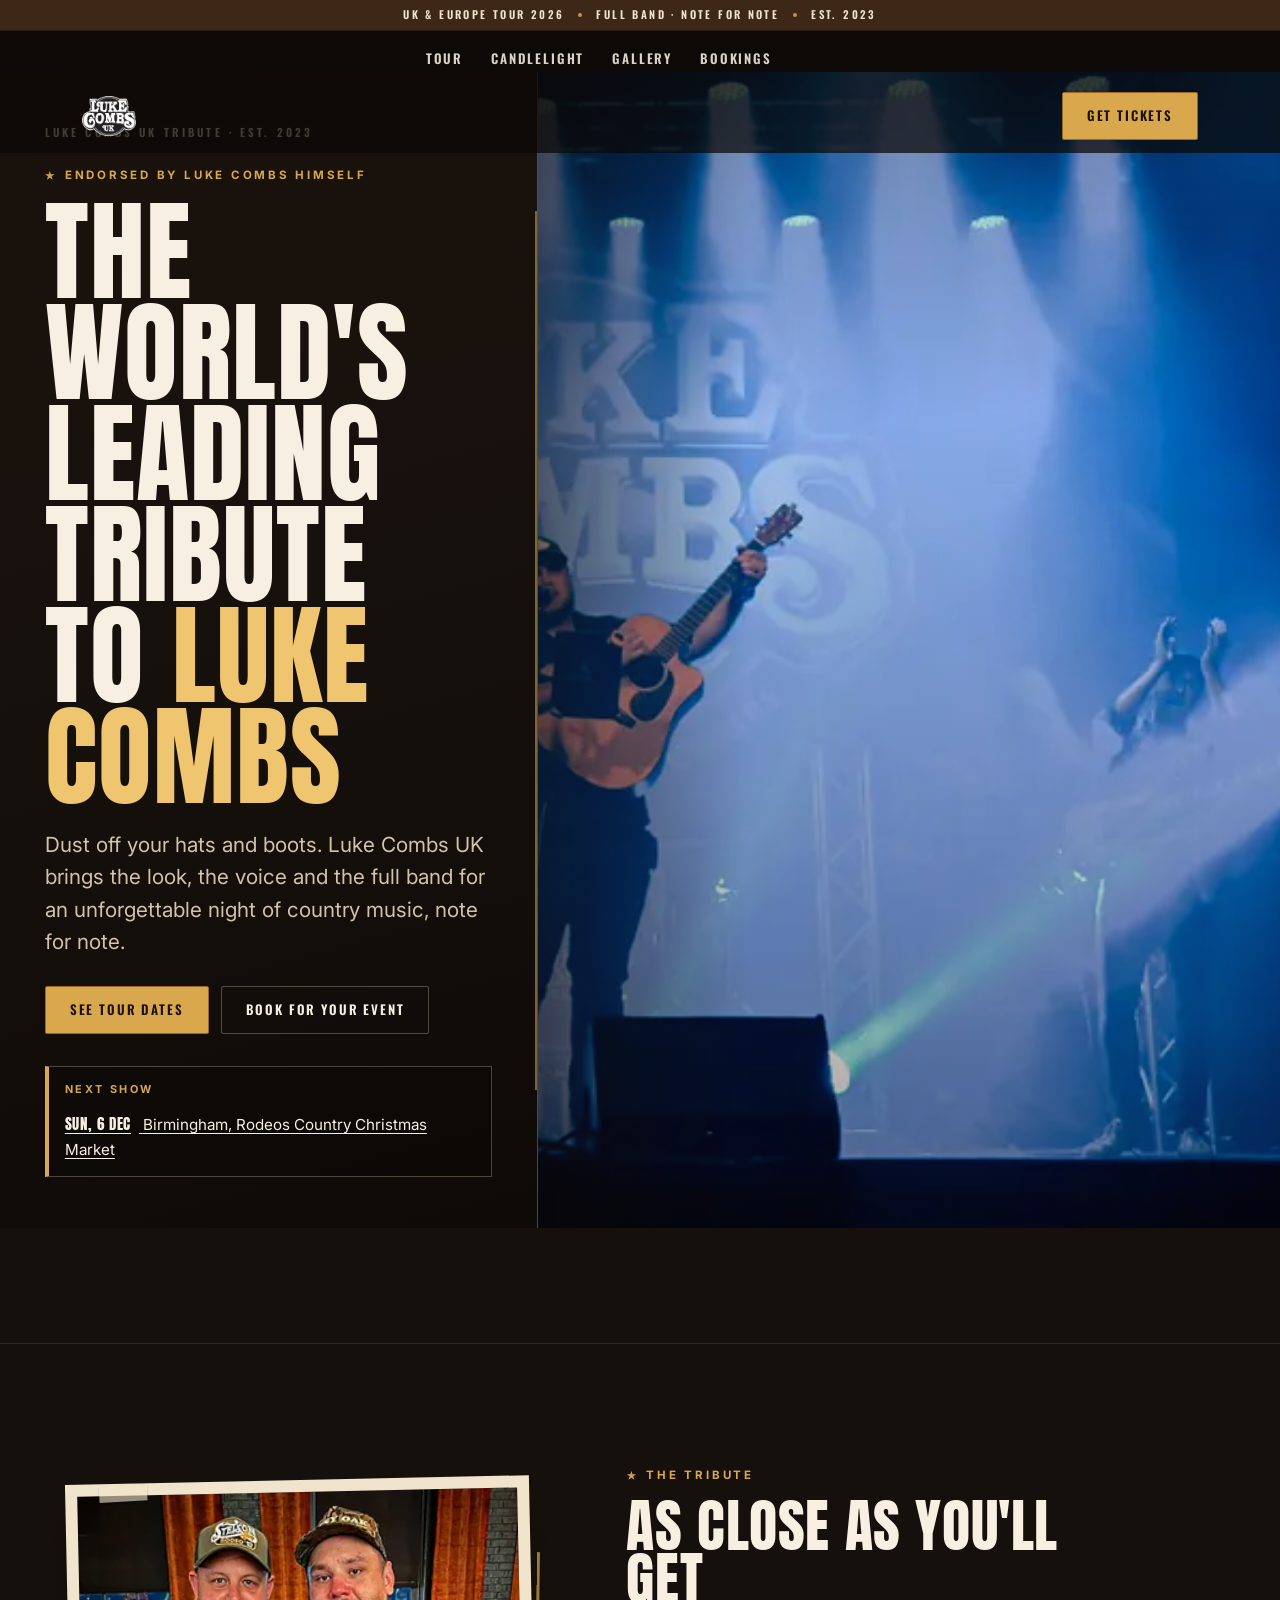
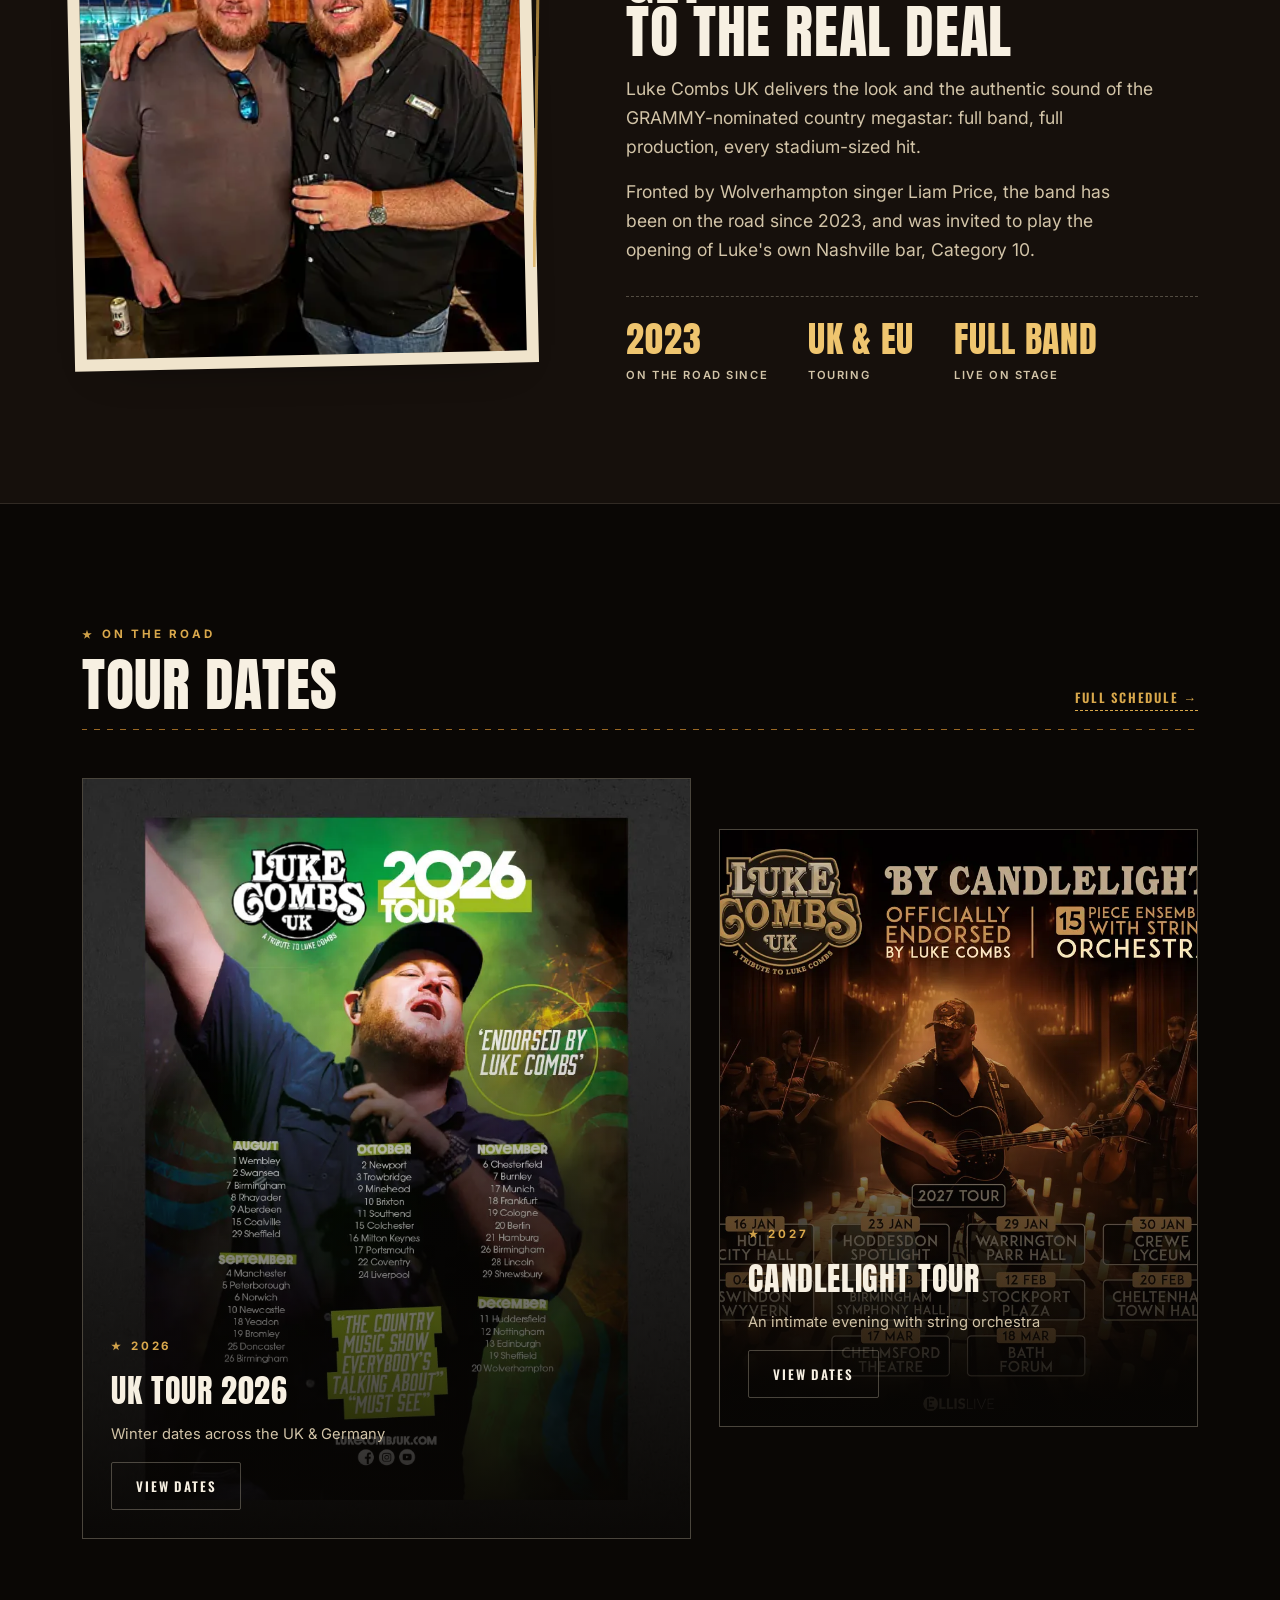
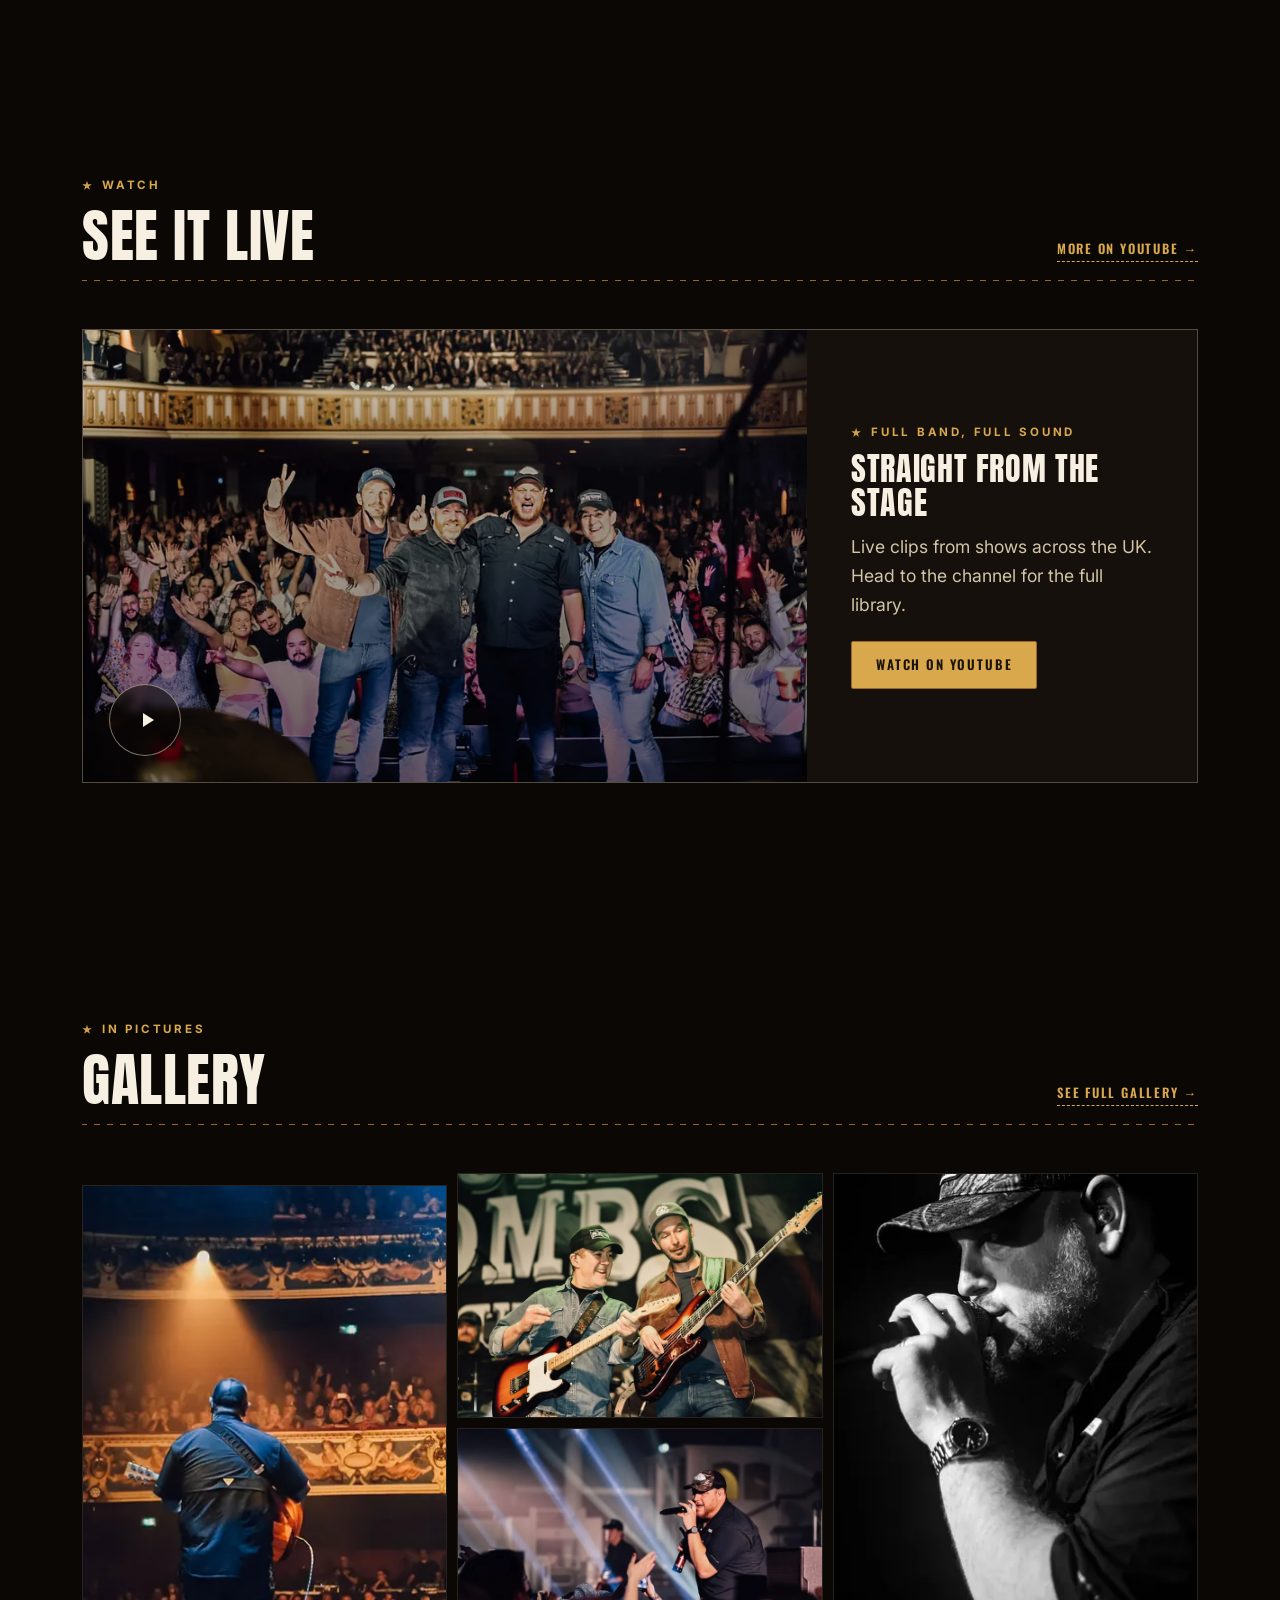
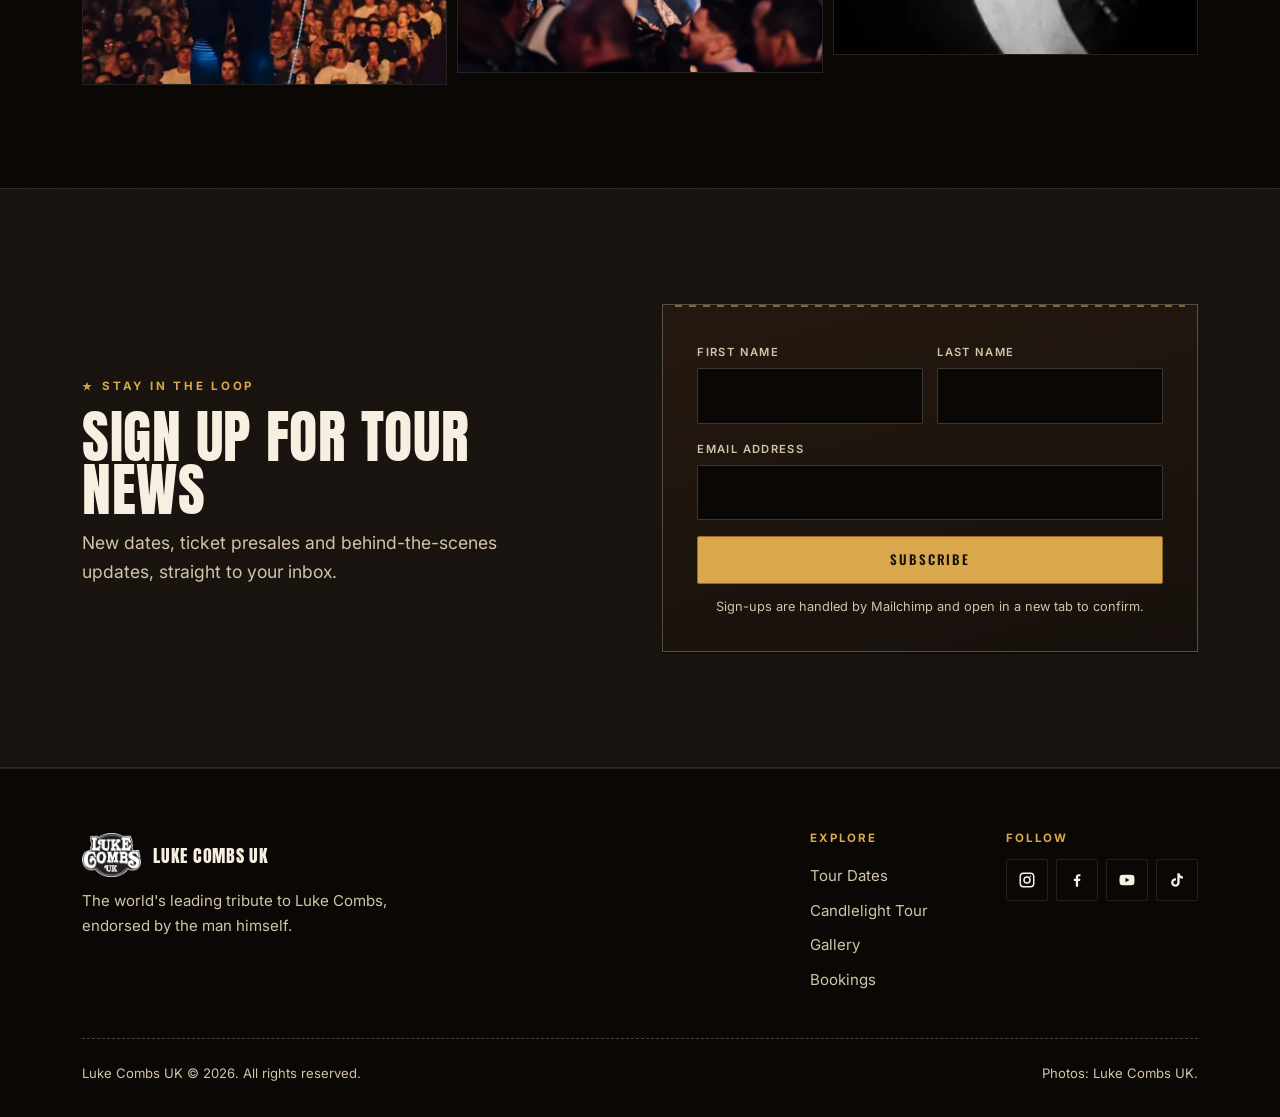
==== commit e4086110: "Clip hero copy panel and shift photo subjects clear of the seam" ====
--- a/index.html
+++ b/index.html
@@ -20,7 +20,7 @@
 <link rel="preconnect" href="https://fonts.googleapis.com">
 <link rel="preconnect" href="https://fonts.gstatic.com" crossorigin>
 <link rel="stylesheet" href="https://fonts.googleapis.com/css2?family=Anton&amp;family=Oswald:wght@500;600;700&amp;family=Inter:wght@400;600;700&amp;display=swap">
-<link rel="stylesheet" href="css/style.css?v=poster-2">
+<link rel="stylesheet" href="css/style.css?v=poster-3">
 <script type="application/ld+json">
 {
  "@context": "https://schema.org",
--- a/css/style.css
+++ b/css/style.css
@@ -169,6 +169,8 @@
     linear-gradient(165deg, #1a120c 0%, var(--ground-2) 55%, #0e0a07 100%);
   border-right:1px solid var(--line-strong);
   padding:clamp(28px,4vw,56px) clamp(22px,3.5vw,48px);
+  overflow:hidden;
+  isolation:isolate;
 }
 .hero-copy-panel::after{
   content:""; position:absolute; right:0; top:12%; bottom:12%; width:2px;
@@ -183,9 +185,10 @@
 .hero-content .eyebrow{margin-bottom:16px}
 .hero-title{
   font-size:var(--step-5);
-  max-width:11ch;
+  max-width:10.5ch;
   color:var(--cream);
   text-shadow:none;
+  overflow-wrap:anywhere;
 }
 .hero-title em{font-style:normal; color:var(--gold-bright)}
 .hero-sub{
@@ -212,7 +215,7 @@
 .hero-media img{
   width:100%; height:100%; min-height:100%;
   object-fit:cover;
-  object-position:68% 30%;
+  object-position:78% 28%;
   filter:saturate(1.06) contrast(1.05);
 }
 .hero-media::after{
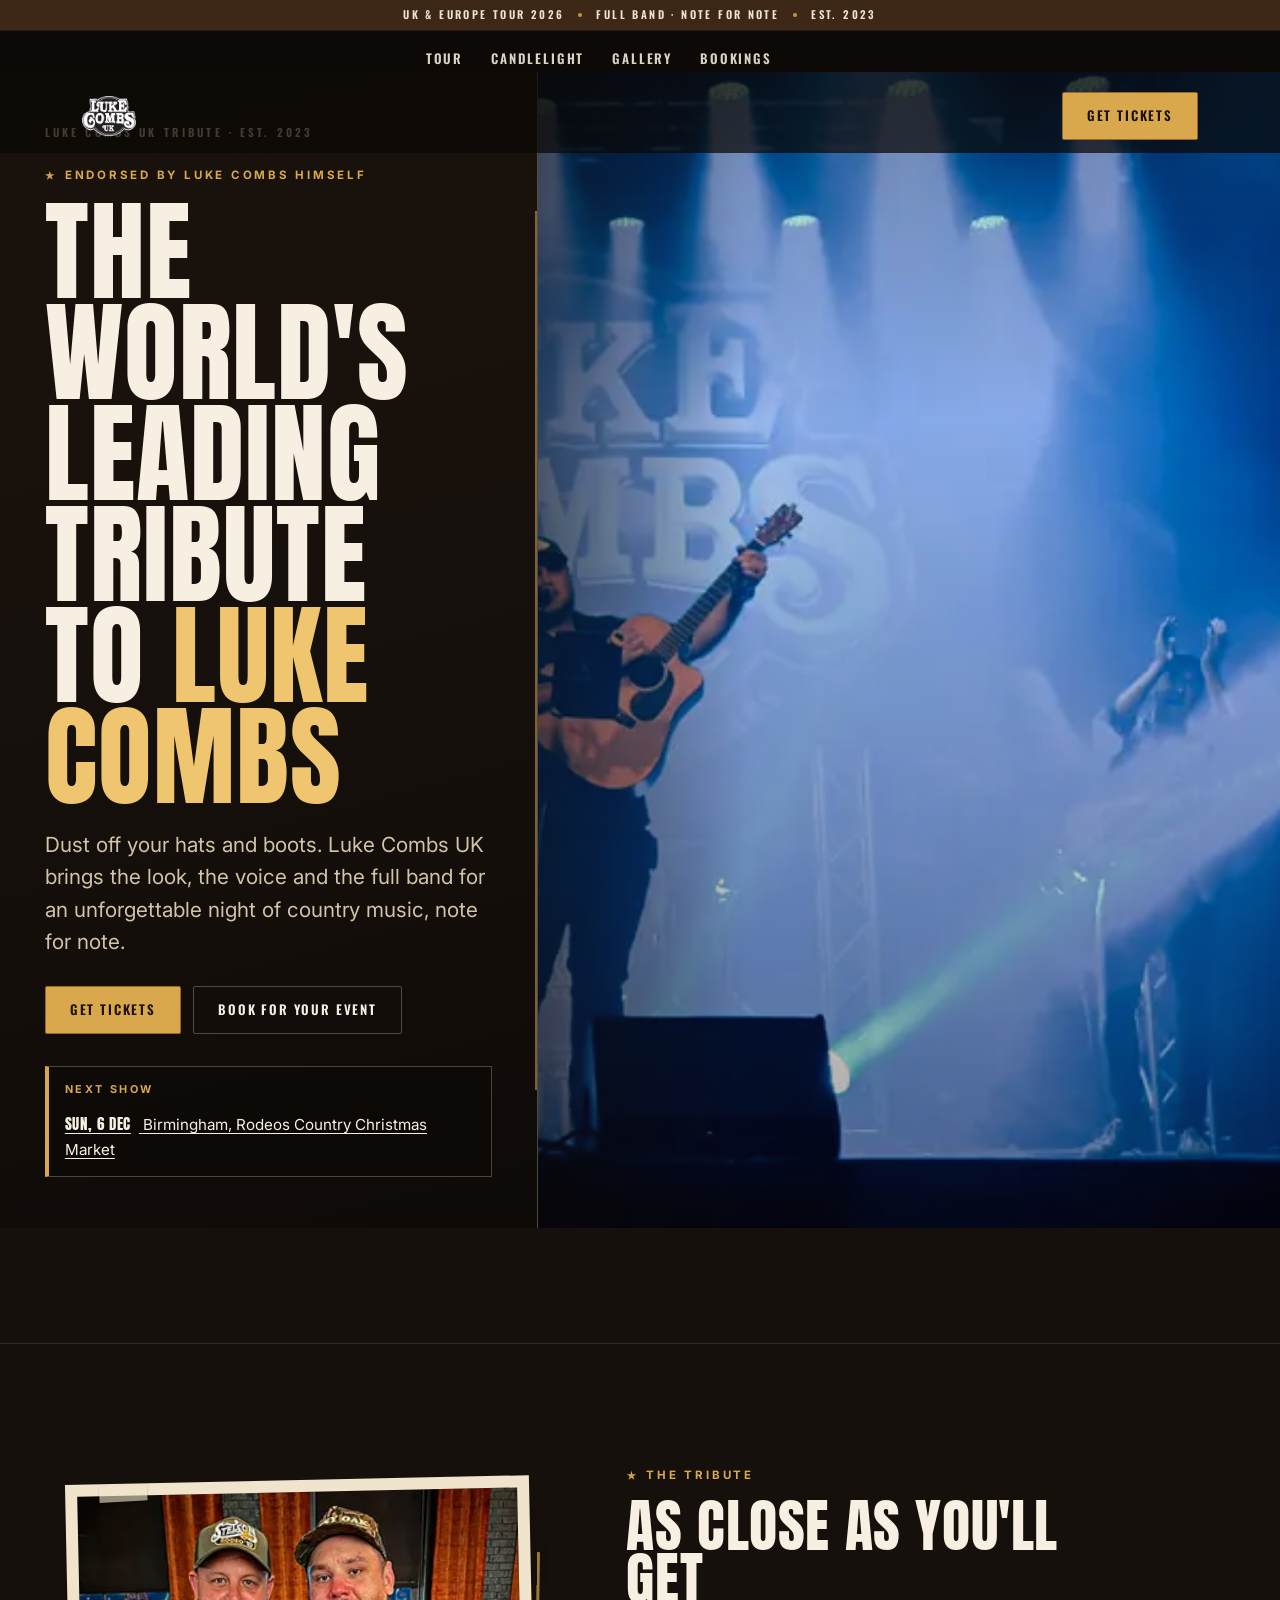
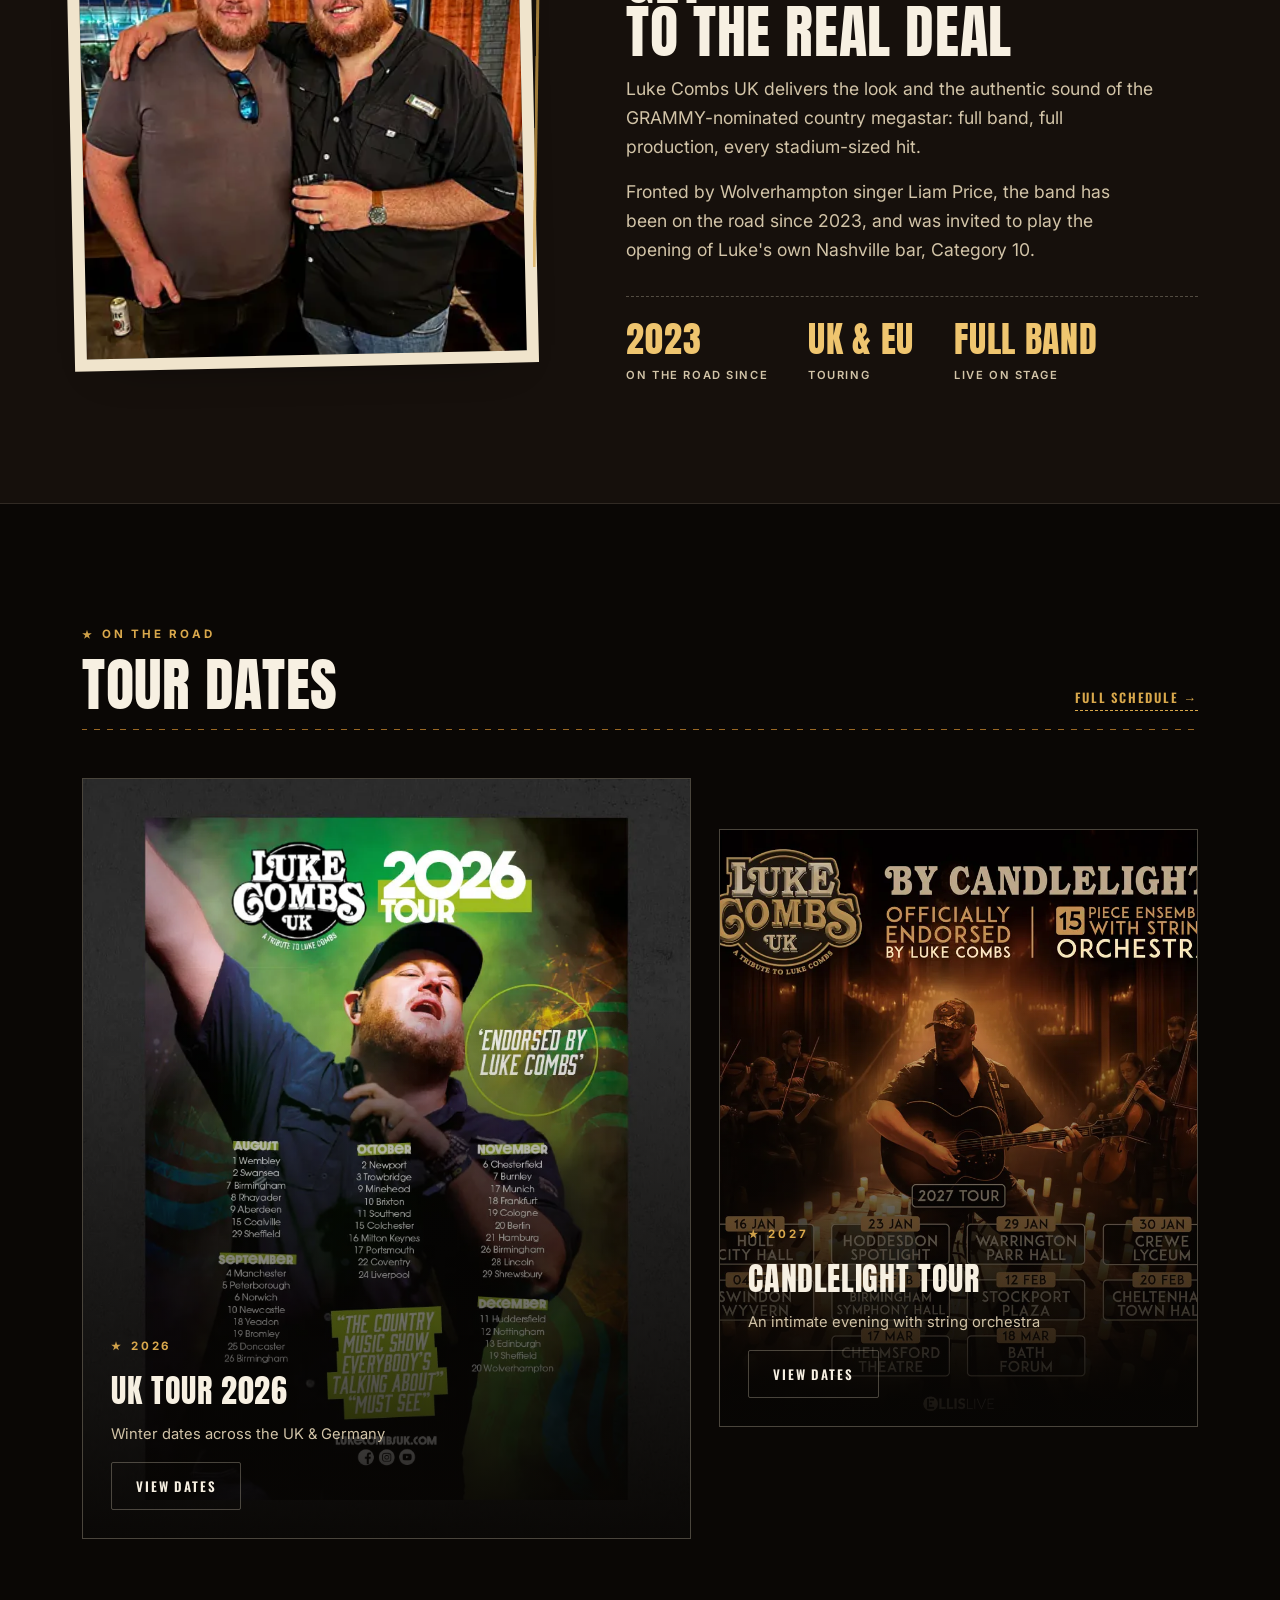
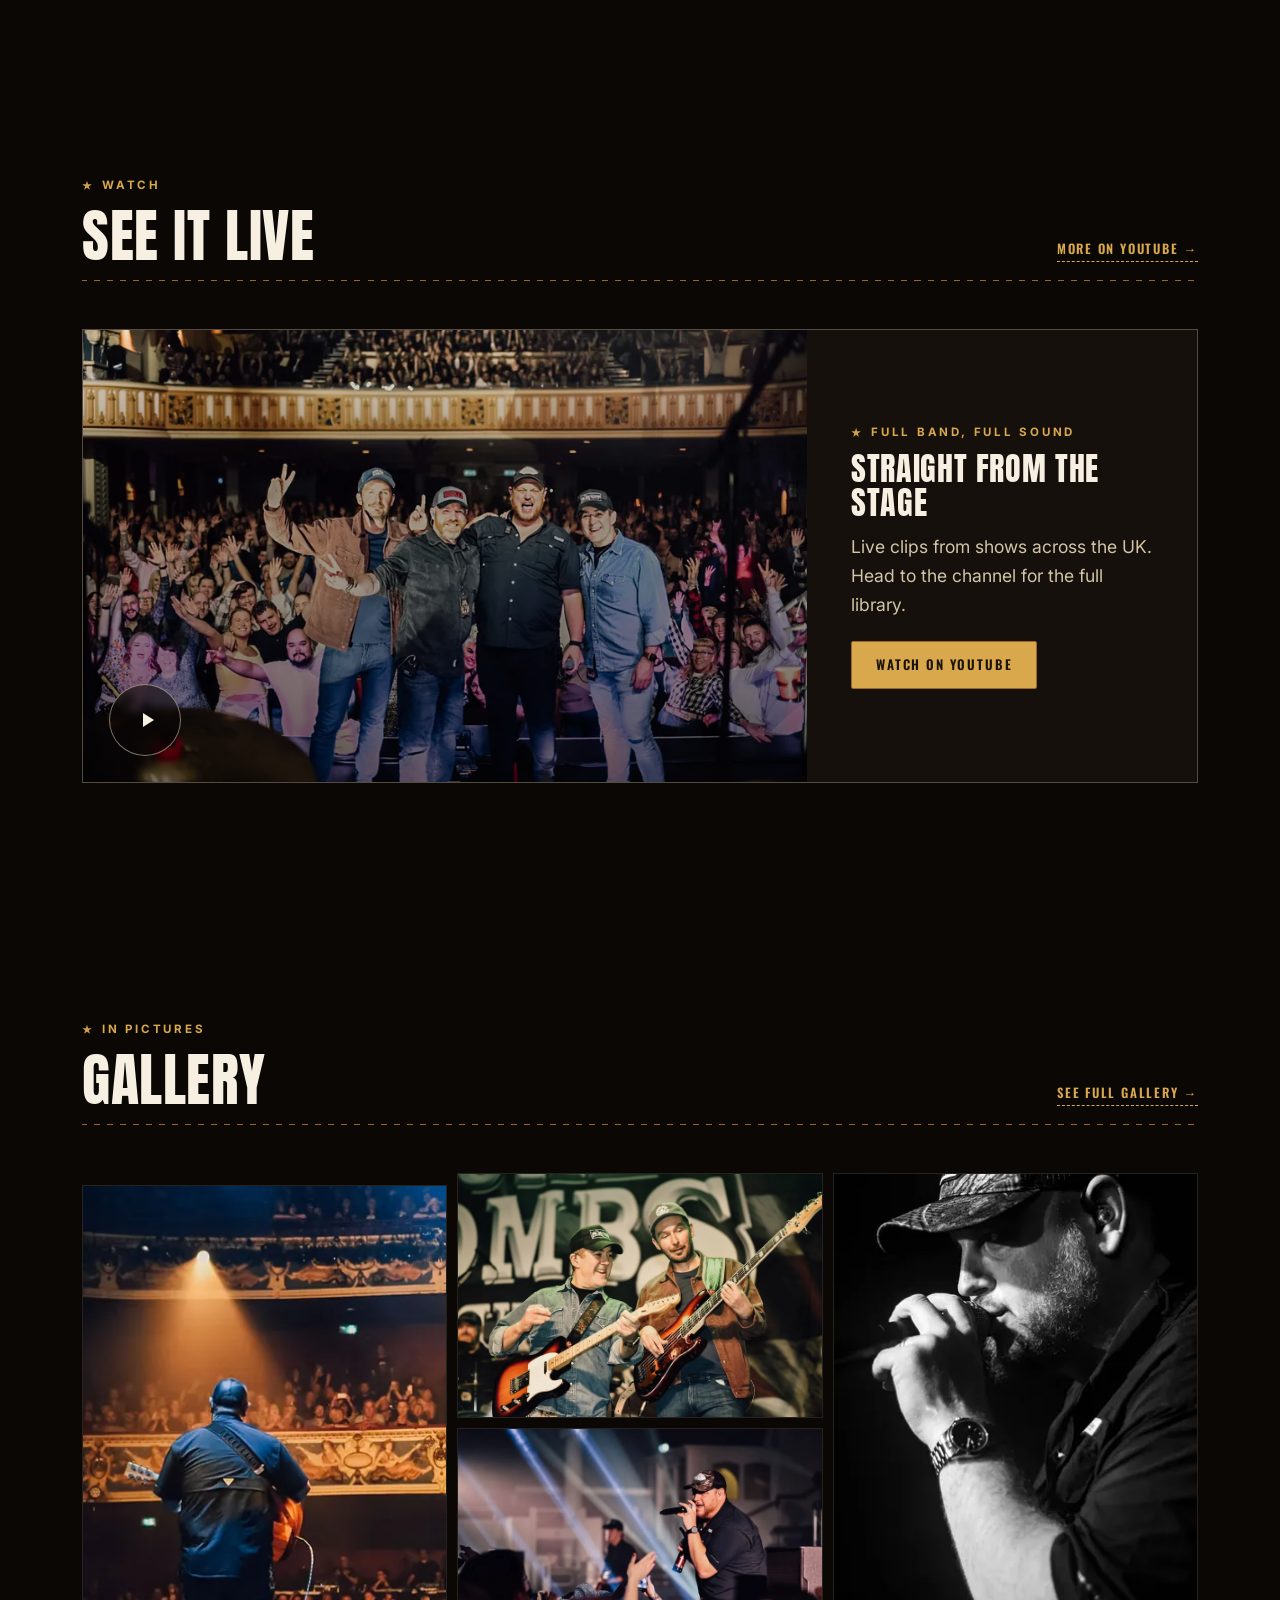
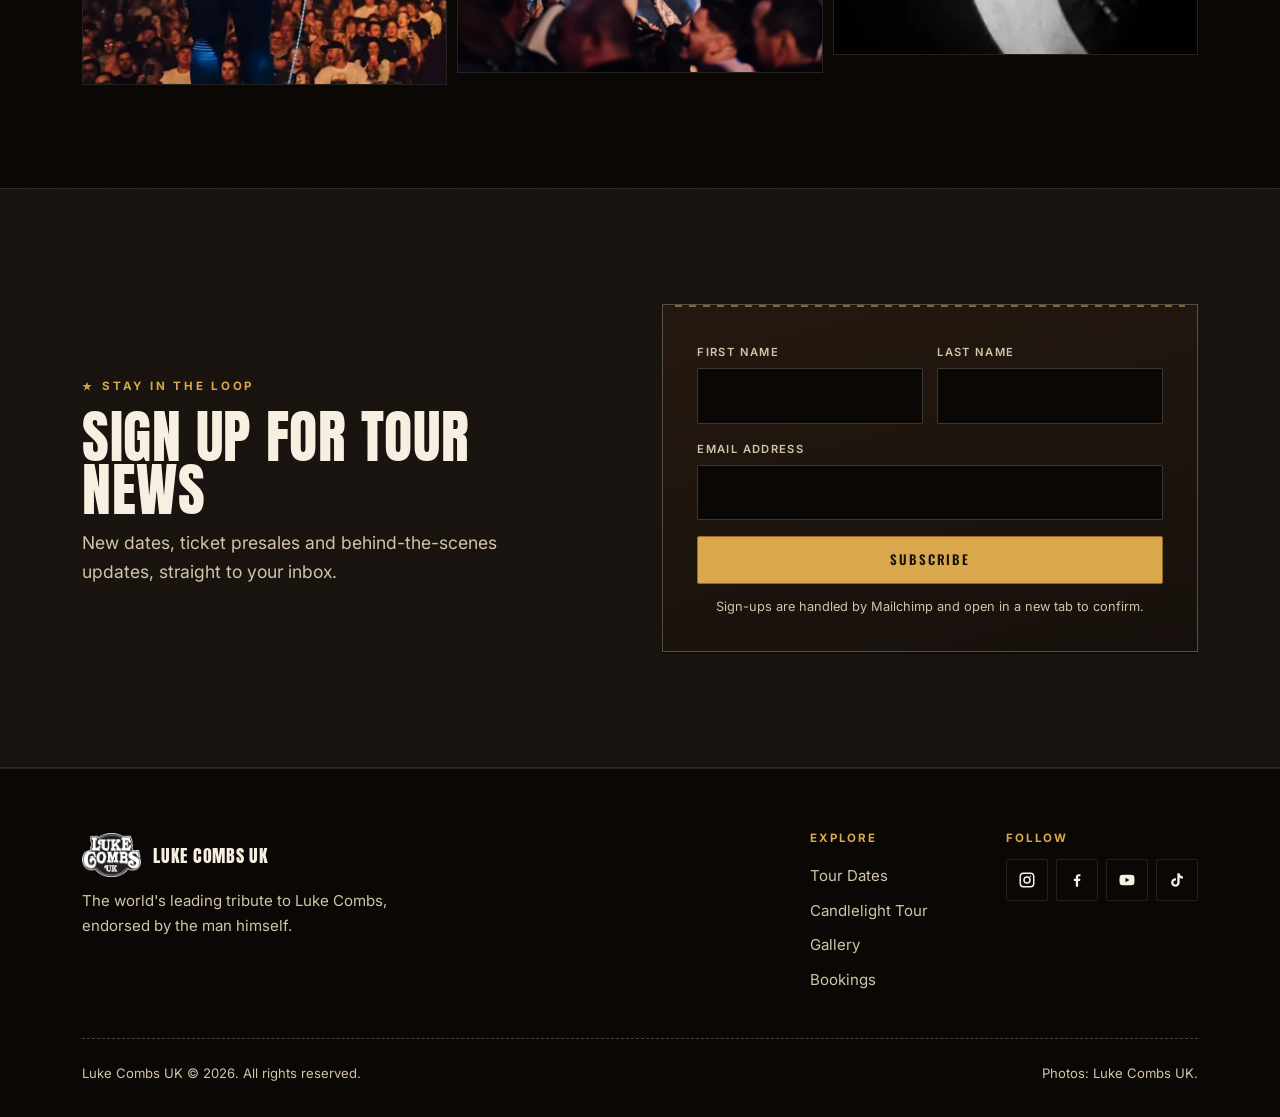
==== commit 2958045e: "Mobile hero: calmer type, one eyebrow, clearer CTA On small screens only: hide the redundant mast-ki" ====
--- a/index.html
+++ b/index.html
@@ -20,7 +20,7 @@
 <link rel="preconnect" href="https://fonts.googleapis.com">
 <link rel="preconnect" href="https://fonts.gstatic.com" crossorigin>
 <link rel="stylesheet" href="https://fonts.googleapis.com/css2?family=Anton&amp;family=Oswald:wght@500;600;700&amp;family=Inter:wght@400;600;700&amp;display=swap">
-<link rel="stylesheet" href="css/style.css?v=poster-3">
+<link rel="stylesheet" href="css/style.css?v=mobile-hero-1">
 <script type="application/ld+json">
 {
  "@context": "https://schema.org",
@@ -77,10 +77,10 @@
     <div class="hero-content">
       <p class="mast-kicker">Luke Combs UK Tribute · Est. 2023</p>
       <p class="eyebrow">Endorsed by Luke Combs himself</p>
-      <h1 class="hero-title display" id="hero-title">The world&#x27;s leading tribute to <em>Luke Combs</em></h1>
+      <h1 class="hero-title display" id="hero-title">The world&#x27;s leading<br class="br-mobile"> tribute to <em>Luke Combs</em></h1>
       <p class="hero-sub">Dust off your hats and boots. Luke Combs UK brings the look, the voice and the full band for an unforgettable night of country music, note for note.</p>
       <div class="hero-actions">
-        <a href="tour/" class="btn btn-primary">See Tour Dates</a>
+        <a href="tour/" class="btn btn-primary">Get Tickets</a>
         <a href="contact/" class="btn btn-outline">Book For Your Event</a>
       </div>
       <p class="hero-next" data-next-show>
--- a/css/style.css
+++ b/css/style.css
@@ -82,6 +82,7 @@
   opacity:.95;
 }
 .muted{color:var(--ink-dim)}
+br.br-mobile{display:none}
 
 /* ---------- Masthead header ---------- */
 .site-header{
@@ -591,32 +592,53 @@
 @media (max-width:920px){
   .main-nav{display:none}
   .nav-toggle{display:block}
-  .site-header .wrap{grid-template-columns:auto 1fr auto auto}
+  .site-header .wrap{grid-template-columns:auto 1fr auto}
   .brand{grid-column:1}
   .brand img{height:34px}
-  .header-cta{grid-column:3}
-  .nav-toggle{grid-column:4; justify-self:end; margin-left:8px}
+  .header-cta{display:none}
+  .nav-toggle{grid-column:3; justify-self:end; margin-left:0}
   .masthead-bar{display:none}
   .hero{
     grid-template-columns:1fr;
-    grid-template-rows:minmax(42vh, 48vh) auto;
+    grid-template-rows:minmax(46vh, 54vh) auto;
     min-height:auto;
-    padding-top:calc(58px + env(safe-area-inset-top));
-  }
-  .hero-media{grid-row:1; min-height:42vh; max-height:52vh}
-  .hero-media img{object-position:center 18%; min-height:42vh}
+    padding-top:calc(52px + env(safe-area-inset-top));
+  }
+  .hero-media{grid-row:1; min-height:46vh; max-height:58vh}
+  .hero-media img{object-position:center 14%; min-height:46vh}
   .hero-media::after{
     background:
-      linear-gradient(180deg, rgba(10,7,5,.2) 0%, transparent 35%, rgba(10,7,5,.55) 100%);
+      linear-gradient(180deg, rgba(10,7,5,.15) 0%, transparent 40%, rgba(10,7,5,.72) 100%);
   }
   .hero-copy-panel{
     grid-row:2;
-    border-right:0; border-top:1px solid var(--line-strong);
-    padding:clamp(24px,5vw,36px) clamp(18px,4vw,28px) clamp(36px,6vw,52px);
+    border-right:0; border-top:0;
+    margin-top:-40px;
+    padding:clamp(14px,3vw,20px) clamp(18px,4vw,28px) clamp(32px,6vw,48px);
     align-items:flex-start;
+    background:
+      linear-gradient(180deg, transparent 0%, rgba(16,13,10,.5) 16px, var(--ground-2) 40px, var(--ground-2) 100%);
   }
   .hero-copy-panel::after{display:none}
-  .hero-title{max-width:12ch; font-size:clamp(2.35rem,9.5vw,3.2rem)}
+  /* One eyebrow only — drop redundant band-name kicker */
+  .hero-content .mast-kicker{display:none}
+  .hero-content .eyebrow{margin-bottom:12px}
+  .hero-title{
+    max-width:18ch;
+    font-size:clamp(1.7rem, 5.5vw, 2.15rem);
+    line-height:1.02;
+    letter-spacing:.035em;
+  }
+  .hero-title em{
+    display:block;
+    margin-top:.12em;
+    font-size:1.22em;
+    letter-spacing:.04em;
+    line-height:.95;
+  }
+  br.br-mobile{display:block; content:"";}
+  .hero-sub{margin-top:14px; font-size:.98rem; line-height:1.5; max-width:36ch}
+  .hero-actions{margin-top:22px}
   .about-grid,.cta-grid{grid-template-columns:1fr}
   .about-copy,.about-media{order:initial}
   .about-media{max-width:360px; transform:none; justify-self:start}
@@ -634,20 +656,43 @@
   body:has(.sticky-mobile-cta){padding-bottom:76px}
   .tour-teaser-grid{grid-template-columns:1fr}
   .tour-card{aspect-ratio:1}
-  /* Mobile hero: photo on top with subject clear; solid copy panel below — no overlay */
-  .hero{grid-template-rows:minmax(46vh, 52vh) auto}
-  .hero-media{min-height:46vh; max-height:56vh}
-  .hero-media img{object-position:center 12%; min-height:46vh}
+  /* Phone hero: more photo presence, softer seam, calmer type */
+  .hero{grid-template-rows:minmax(50vh, 56vh) auto}
+  .hero-media{min-height:50vh; max-height:60vh}
+  .hero-media img{object-position:center 10%; min-height:50vh}
+  .hero-copy-panel{
+    margin-top:-48px;
+    padding-top:18px;
+    background:
+      linear-gradient(180deg, transparent 0%, rgba(16,13,10,.55) 18px, var(--ground-2) 44px, var(--ground-2) 100%);
+  }
+  .hero-title{
+    font-size:clamp(1.55rem, 5.8vw, 1.95rem);
+    max-width:18ch;
+    line-height:1.02;
+    letter-spacing:.04em;
+  }
+  .hero-title em{
+    display:block;
+    font-size:1.28em;
+    margin-top:.12em;
+    letter-spacing:.045em;
+    line-height:.95;
+  }
+  .hero-actions{
+    flex-direction:column; align-items:stretch; gap:10px; margin-top:20px;
+  }
+  .hero-actions .btn-primary{min-height:50px}
+  .hero-actions .btn-outline{min-height:46px; opacity:.92}
   .tour-row{grid-template-columns:56px 1fr; row-gap:10px; padding:14px 2px}
   .tour-row > .btn,.tour-row > .badge{grid-column:2; justify-self:start; min-height:40px}
   .carousel-hero-track figure{aspect-ratio:4/3}
   .carousel-arrow{width:38px; height:38px}
 }
 @media (max-width:560px){
-  .header-cta .btn{min-height:38px; padding:8px 12px; font-size:.72rem}
-  .hero-sub{font-size:1rem; margin-top:14px}
-  .hero-actions{flex-direction:column; align-items:stretch; margin-top:20px; gap:10px}
-  .hero-next{margin-top:20px}
+  .hero-sub{font-size:.95rem; margin-top:12px; color:var(--ink-dim)}
+  .hero-next{margin-top:18px; padding:12px 14px; font-size:.9rem}
+  .hero-title{font-size:clamp(1.5rem, 5.6vw, 1.85rem); max-width:17ch}
   .field-row{grid-template-columns:1fr; gap:0}
   .gallery-bento{grid-template-columns:repeat(2,1fr); height:320px}
   .gallery-bento figure:nth-child(1){grid-column:1/2; grid-row:1/3}
